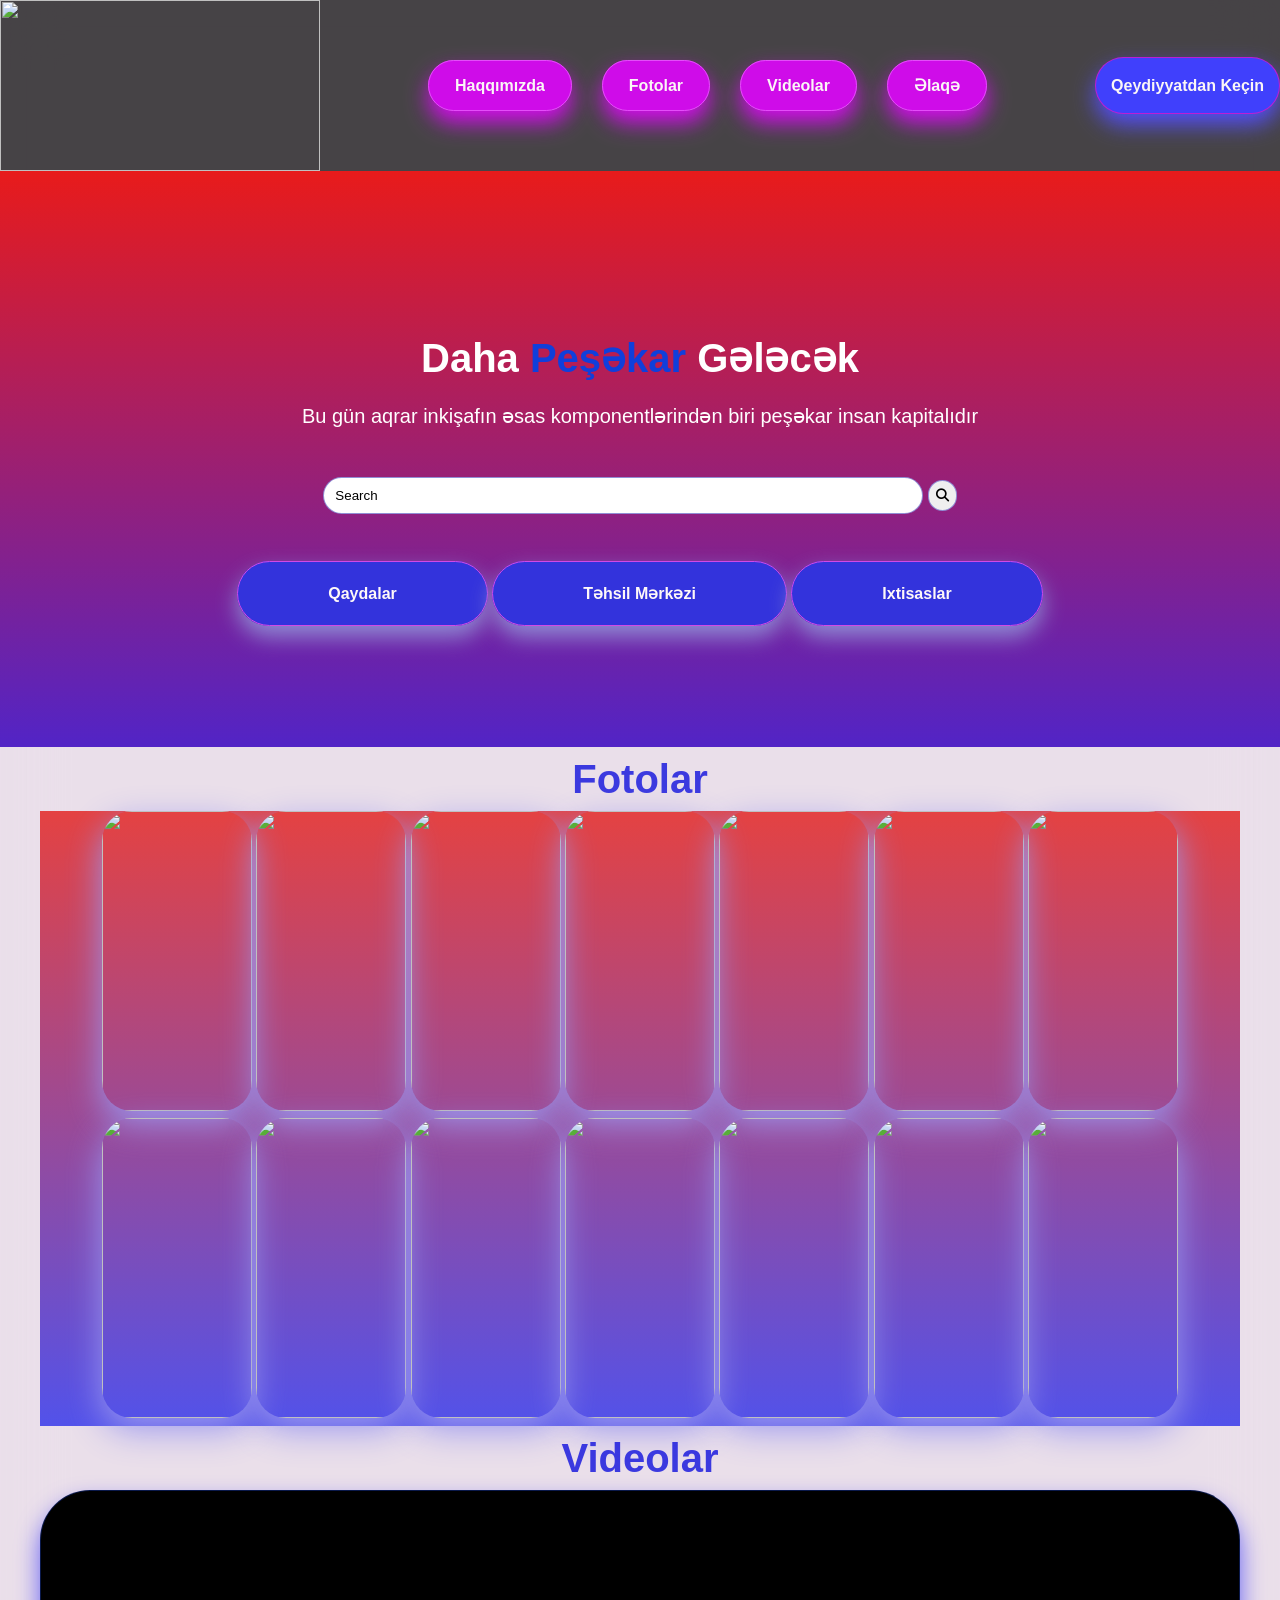
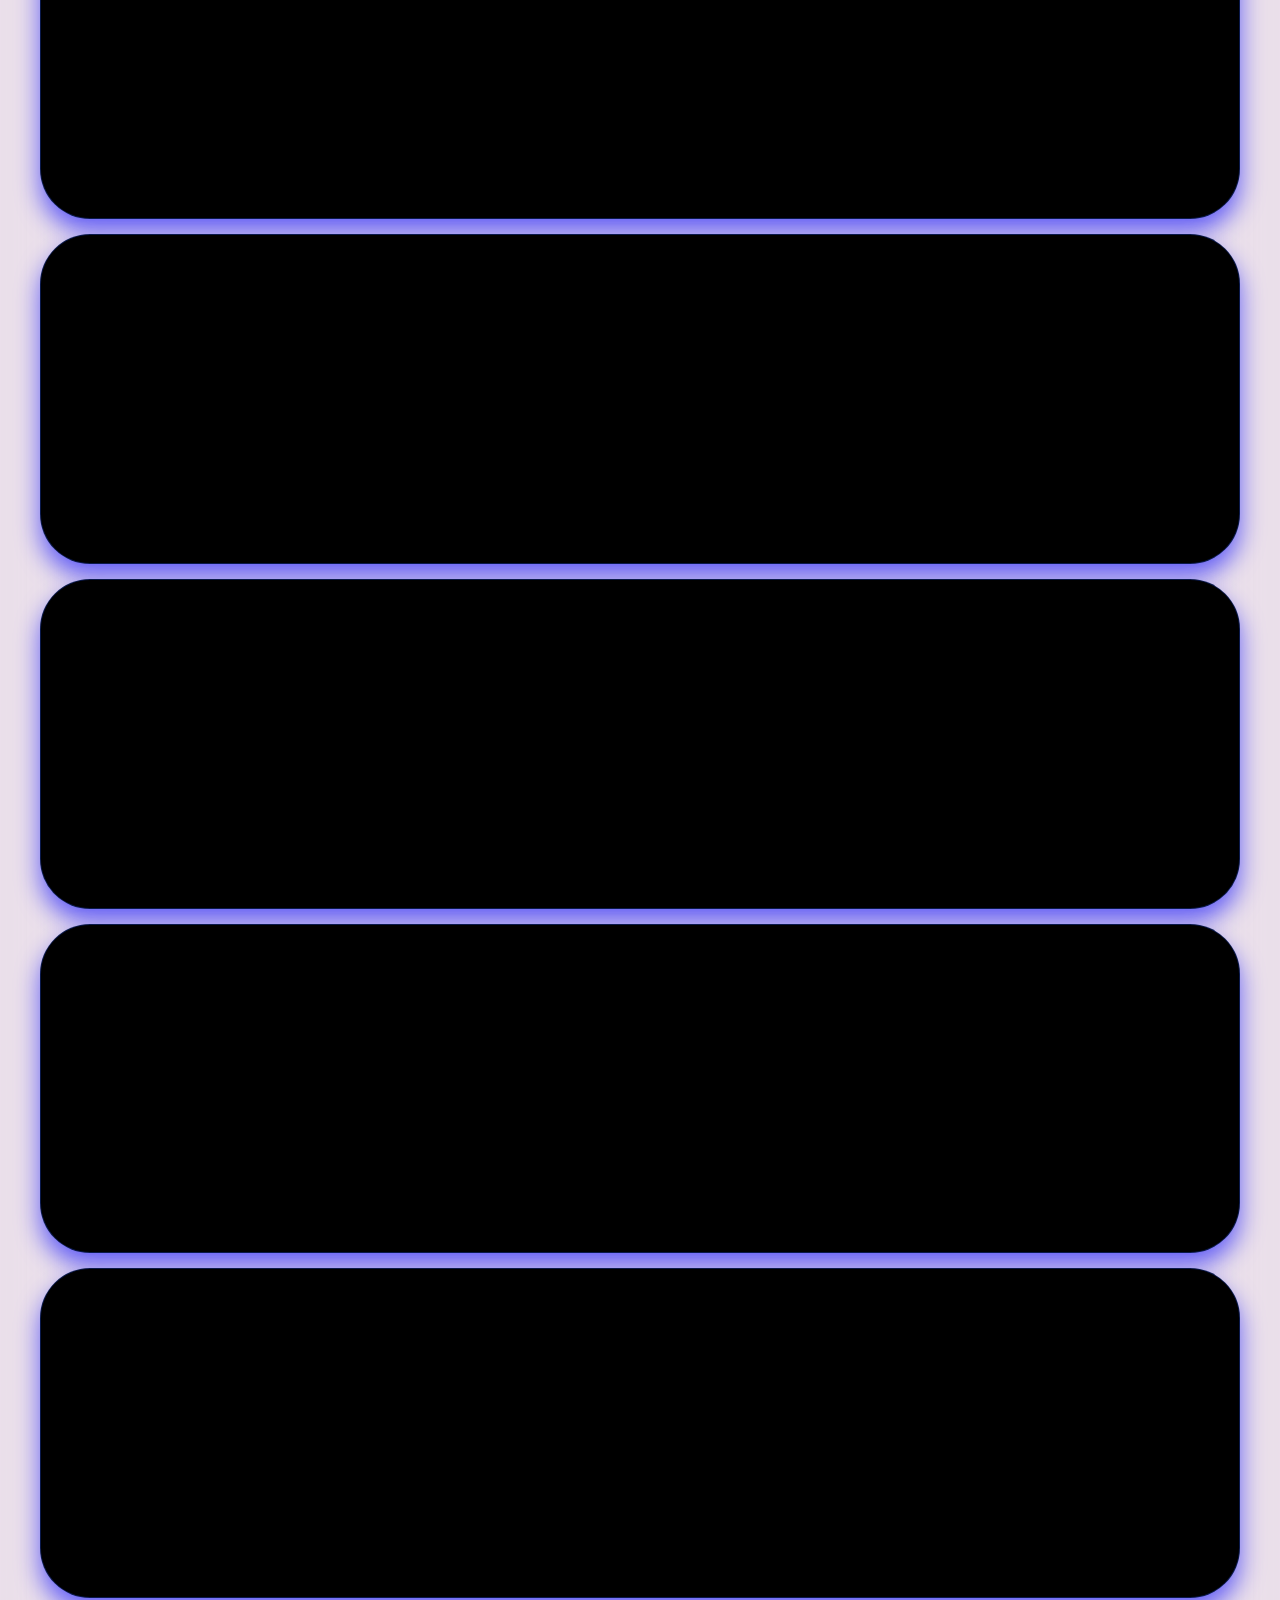
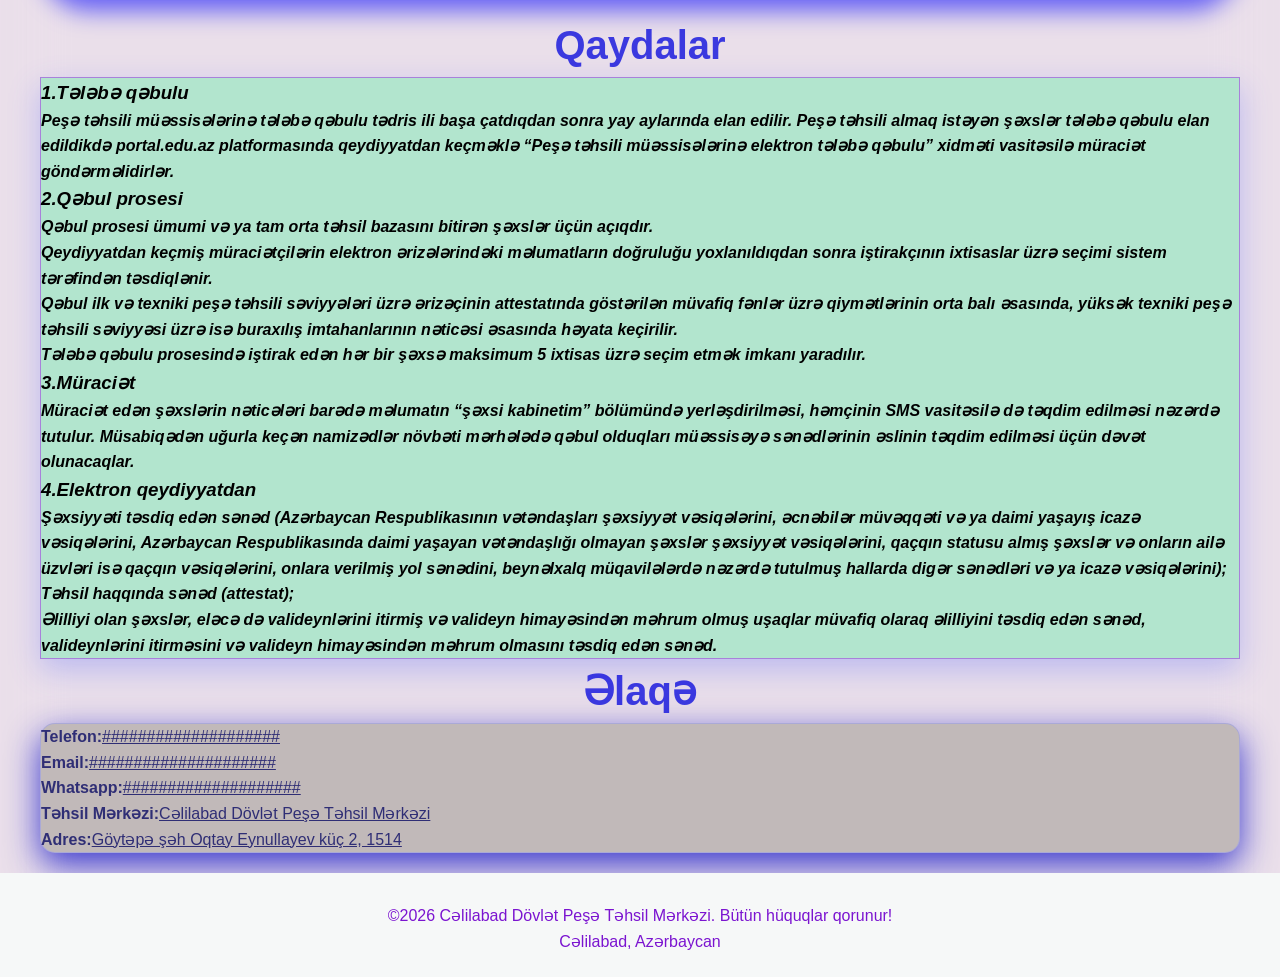
==== index.html @ 569154e3 "Add files via upload" ====
<!DOCTYPE html>
<html lang="en">
<head>
    <meta charset="UTF-8">
    <meta name="viewport" content="width=device-width, initial-scale=1.0">
    <meta name="description" content="Cəlilabad Dövlət Peşə Təhsil Mərkəzi">

    <title>Cəlilabad Dövlət Peşə Təhsil Mərkəzi</title>
    <link rel="stylesheet" href="style.css">
    <link rel="stylesheet" href="https://cdnjs.cloudflare.com/ajax/libs/font-awesome/6.5.0/css/all.min.css">
</head>
<body>
    <header class="header">
        <nav class="navbar">
            <div class="container navbar__inner">
                <img src="https://external-content.duckduckgo.com/iu/?u=https%3A%2F%2Fthfvnext.bing.com%2Fth%2Fid%2FOIP.qb5qjpJeD3wZvt6N-_HKcQHaHZ%3Fcb%3Dthfvnextfalcon%26pid%3DApi&f=1&ipt=966b53990b7387a9bc4f9e1b3b573ee18f2f3e838918e963cd9c0bc9be66879e&ipo=images" alt="">

                <ul class="nav-menu">
                    <li class="nav-menu__item"><a href="#haqqimizda" class="nav-menu__link">Haqqımızda</a></li>
                    <li class="nav-menu__item"><a href="#fotolar" class="nav-menu__link">Fotolar</a></li>
                    <li class="nav-menu__item"><a href="#videolar" class="nav-menu__link">Videolar</a></li>
                    <li class="nav-menu__item"><a href="#elaqə" class="nav-menu__link">Əlaqə</a></li>
                </ul>

                <a href="#qeydiyyat" class="btn btn--primary">Qeydiyyatdan Keçin</a>
            </div>
        </nav>
    </header>

    <section class="hero" id="hero">
        <div class="container hero__content">
            <h2 class="hero__title">Daha<span class="highlight"> Peşəkar</span> Gələcək</h2>
            <p class="hero__subtitle">Bu gün aqrar inkişafın əsas komponentlərindən biri peşəkar insan kapitalıdır</p>
        </div>
        <div class="search-box">
            <input type="text" id="searchInput" class="search-box__input" placeholder="   Search">
            <button class="search-box__btn"><i class="fas fa-search"></i></button>
        </div>

        <div class="hero__buttons">
             <a href="#qaydalar" class="btn btn--secondary btn--large">Qaydalar</a>
             <a href="#qebul sertleri" class="btn btn--secondary btn--large">Təhsil Mərkəzi</a>
             <a href="#ixtisaslar" class="btn btn--secondary btn--large">Ixtisaslar</a>
        </div>
    </section>

    <!--<section id="haqqimizda" class="section">
        <div class="container">
            <h2 class="section__title">Haqqımızda</h2>
            <div class="about-grid">
                 
            </div>
        </div>
    </section> -->

    <section id="fotolar" class="section section--light">
        <div class="container">
            <h2 class="section__title">Fotolar</h2>
            <div class="gallery-grid">
                <img src="" alt="" loading="lazy">
                <img src="" alt="" loading="lazy">
                <img src="" alt="" loading="lazy">
                <img src="" alt="" loading="lazy">
                <img src="" alt="" loading="lazy">
                <img src="" alt="" loading="lazy">
                <img src="" alt="" loading="lazy">
                <img src="" alt="" loading="lazy">
                <img src="" alt="" loading="lazy">
                <img src="" alt="" loading="lazy">
                <img src="" alt="" loading="lazy">
                <img src="" alt="" loading="lazy">
                <img src="" alt="" loading="lazy">
                <img src="" alt="" loading="lazy">
            </div>
        </div>
    </section>

    <section id="videolar" class="section"> 
        <div class="container">
            <h2 class="section__title">Videolar</h2>
              <div class="videos-grid">
                <div class="video-item">
                     <iframe src="https://www.youtube.com/embed/ENbjcJ9KJBg" 
                      title="Prezident Cəlilabad Dövlət Peşə Təhsil Mərkəzinin açılışında iştirak edib"
                      frameborder="0"
                      allowfullscreen></iframe>
                </div>
                
                <div class="video-item">
                    <iframe src="https://www.youtube.com/embed/mLkOQrZQjK4"
                     title="Prezident İlham Əliyev Cəlilabad Dövlət Peşə Təhsil Mərkəzində yaradılmış şəraitlə tanış olub"
                     frameborder="0" 
                     allowfullscreen>
                    </iframe>
                </div>
                
                <div class="video-item">
                    <iframe src="https://www.youtube.com/embed/5DsodB_wrcw"
                     title="Prezident İlham Əliyev Cəlilabad Dövlət Peşə Təhsil Mərkəzinin açılışında iştirak edib"
                     frameborder="0"
                     allowfullscreen>
                    </iframe>
                </div>

                <div class="video-item">
                    <iframe src="https://www.youtube.com/embed/0bxGCGtYU-g"
                     title="Prezident İlham Əliyev Cəlilabad Dövlət Peşə Təhsil Mərkəzinin açılışında iştirak edib"
                     frameborder="0"
                     allowfullscreen>
                    </iframe>
                </div>

                <div class="video-item">
                    <iframe src="https://www.youtube.com/embed/IpDZgyzjwRs"
                     title="Prezident Cəlilabadda peşə məktəbinin açılışında iştirak edib"
                     frameborder="0"
                     allowfullscreen>
                    </iframe>
                </div>

              </div>
        </div>
    </section>

    <section id="qaydalar" class="section">
        <div class="container">
           <div class="section__title">Qaydalar</div>

           <div class="rules-grid">

            <div class="rule-card">
                <h3>1.Tələbə qəbulu </h3>
                <p>Peşə təhsili müəssisələrinə tələbə qəbulu tədris ili başa çatdıqdan sonra yay aylarında elan edilir.  Peşə təhsili almaq istəyən şəxslər tələbə qəbulu elan edildikdə portal.edu.az  platformasında qeydiyyatdan keçməklə “Peşə təhsili müəssisələrinə elektron tələbə qəbulu” xidməti vasitəsilə müraciət göndərməlidirlər.</p>
            </div>

            <div class="rule-card">
                <h3>2.Qəbul prosesi</h3>
                <p>Qəbul prosesi ümumi və ya tam orta təhsil  bazasını bitirən şəxslər üçün açıqdır.</p>
                <p>Qeydiyyatdan keçmiş müraciətçilərin elektron ərizələrindəki məlumatların doğruluğu yoxlanıldıqdan sonra iştirakçının ixtisaslar üzrə seçimi sistem tərəfindən təsdiqlənir.</p>
                <p>Qəbul ilk və texniki peşə təhsili səviyyələri üzrə ərizəçinin attestatında göstərilən müvafiq fənlər üzrə qiymətlərinin orta balı əsasında, yüksək texniki peşə təhsili səviyyəsi üzrə isə buraxılış imtahanlarının nəticəsi əsasında həyata keçirilir.</p>
                <p> Tələbə qəbulu prosesində iştirak edən hər bir şəxsə maksimum 5 ixtisas üzrə seçim etmək imkanı yaradılır.</p>  
           </div>

           <div class="rule-card">
                <h3>3.Müraciət</h3>
                <p>Müraciət edən şəxslərin nəticələri barədə məlumatın “şəxsi kabinetim” bölümündə yerləşdirilməsi, həmçinin SMS vasitəsilə də təqdim edilməsi nəzərdə tutulur. Müsabiqədən uğurla keçən namizədlər növbəti mərhələdə qəbul olduqları müəssisəyə sənədlərinin əslinin təqdim edilməsi üçün dəvət olunacaqlar.</p>
           </div>

           <div class="rule-card">
                 <h3>4.Elektron qeydiyyatdan</h3>
                 <ul>
                    <li>Şəxsiyyəti təsdiq edən sənəd (Azərbaycan Respublikasının vətəndaşları şəxsiyyət vəsiqələrini, əcnəbilər müvəqqəti və ya daimi yaşayış icazə vəsiqələrini, Azərbaycan Respublikasında daimi yaşayan vətəndaşlığı olmayan şəxslər şəxsiyyət vəsiqələrini, qaçqın statusu almış şəxslər və onların ailə üzvləri isə qaçqın vəsiqələrini, onlara verilmiş yol sənədini, beynəlxalq müqavilələrdə nəzərdə tutulmuş hallarda digər sənədləri və ya icazə vəsiqələrini);</li>
                    <li>Təhsil haqqında sənəd (attestat);</li>
                    <li>Əlilliyi olan şəxslər, eləcə də valideynlərini itirmiş və valideyn himayəsindən məhrum olmuş uşaqlar müvafiq olaraq əlilliyini təsdiq edən sənəd, valideynlərini itirməsini və valideyn himayəsindən məhrum olmasını təsdiq edən sənəd.</li>
                 </ul>
           </div>
        </div>
    </section>

    </section>

    <section id="elaqə" class="section">
        <div class="container">
           <h2 class="section__title">Əlaqə</h2>
            <div class="contact-wrapper">
                <div class="contact-info">
                    <p><strong>Telefon:</strong><u>####################</u></p>
                    <p><strong>Email:</strong><u>#####################</u></p>
                    <p><strong>Whatsapp:</strong><u>####################</u></p>
                    <p><strong>Təhsil Mərkəzi:</strong><u>Cəlilabad Dövlət Peşə Təhsil Mərkəzi</u></p>
                    <p><strong>Adres:</strong><u>Göytəpə şəh Oqtay Eynullayev küç 2, 1514</u></p>
                </div>
            </div>
        </div>
    </section>

    <footer class="footer">
        <div class="container">
             <p>&COPY;2026 Cəlilabad Dövlət Peşə Təhsil Mərkəzi. Bütün hüquqlar qorunur!</p>
             <p>Cəlilabad, Azərbaycan</p>
        </div>
    </footer>

        <script src="script.js"></script>
</body>
</html>
---- style.css ----
*{
    margin: 0;
    padding: 0;
    box-sizing: border-box;
}
body{
    background: rgba(234, 223, 234, 0.984);
    backdrop-filter: blur(30px);
    -webkit-backdrop-filter: blur(30px);
    border-radius: 20px;
    line-height: 1.6;
    color:rgba(29, 41, 207, 0.7);
    font-family: sans-serif;
}
.container{
    max-width: 1200px;
    margin: 0 auto;
}
header{
    box-shadow: 0 7px 37px rgba(191, 7, 216, 0.984); 
}
.navbar__inner{
    display: flex;
    align-items: center;
    justify-content: space-between;
    background-color: rgba(0, 0, 0, 0.7);list-style:none;
    max-width: 1300px;
}
.navbar__inner img {
    width: 320px;
    height: 171px;
}
.nav-menu{
    display: flex;
    list-style: none;
    gap: 30px;
}
.nav-menu__link{
    text-decoration: none;
    color:rgb(251, 246, 246);
    font-weight: 700;
    padding: 16px 26px;
    background:rgba(210, 12, 236, 0.984);
    border-radius: 54px;
    box-shadow: 0 12px 22px rgba(210, 12, 236, 0.984);
    border:0.4px solid rgba(228, 80, 248, 0.984);
    transition: all 0.6s ease;
}
.nav-menu__link:hover {
    color:white;
    background: rgba(0, 0, 0, 0.984);
    transform: translateY(-5px);
    box-shadow: 0 13px 34px rgba(62, 56, 230, 0.98);
}
.nav-menu__link:active {
    transform: scale(0.91);
    background: rgba(191, 7, 216, 0.984);
}
.btn{
    padding: 15px 15px;
    border-radius: 54px;
    text-decoration: none;
    font-family: 900;
    transition: all 0.5s;
    max-width: 1300px;
}
.btn--primary{
    background:rgb(64, 64, 252);
    box-shadow:0 11px 22px rgba(83, 78, 249, 0.98);
    border:0.4px solid rgba(191, 29, 212, 0.984);
    color:rgb(251,246,246);
    font-family:sans-serif;
    font-weight:900;
    transition:all 0.6s ease;
}
.btn--primary:hover {
    color:white;
    background:rgb(0, 0, 0);
    transform: translateY(-5px);
    box-shadow: 0 12px 36px rgba(74, 69, 213, 0.98);
}
.btn--primary:active {
     background:rgb(255, 254, 254);
     transform: scale(0.91);
}
.btn--secondary{
    background:rgb(51, 51, 220);
    box-shadow:0 11px 22px rgba(143, 140, 213, 0.98);
    border:0.4px solid rgba(213, 74, 231, 0.984);
    color:rgb(254, 248, 248);
    font-family:sans-serif;
    font-weight:900;
    padding: 23px 90px;
    margin-bottom:20px;
}
.btn--secondary:hover {
    color:white;
    background: rgba(232, 225, 225, 0.984);
    transform: translateY(-5px);
    box-shadow: 0 12px 36px rgba(75, 44, 232, 0.7);
}
.btn--secondary:active {
    background:rgb(48, 92, 236);
    transform:scale(0.91);
}
.hero{
    padding:155px 0 140px;
    text-align: center;
    background: linear-gradient(rgb(232, 27, 27), #5224c6);
}
.hero__title{
    font-size: 40px;
    margin-bottom:10px;
    color:white;
}
.hero__buttons {
    gap: 20px;
}
.highlight{
    color:rgb(16, 63, 219);
}
.hero__subtitle {
    font-size:20px;
    color:white;
    margin-bottom:45px;
}
.search-box__input {
    width: 600px;
    height: 37px;
    margin-bottom: 55px;
    border-radius:22px;
    border: 0.5px solid rgba(143, 140, 213, 0.98);
}
::placeholder {
    color:black;
}
.search-box__btn {
      padding: 7px;
      border-radius: 19px;
      border: 0.5px solid rgba(143, 140, 213, 0.98);
      margin-bottom: 70px;
}
.section__title {
    text-align: center;
    font-size:40px;
    font-weight: 900;
    color:rgba(18, 18, 221, 0.812);
    border-radius: 40px;
    
}
.gallery-grid {
    background: linear-gradient(rgb(228, 66, 66),rgb(82, 82, 234));
    text-align: center;
}
.gallery-grid img {
    width: 150px;
    height: 300px;
    object-fit: cover;
    box-shadow: 0 12px 34px rgba(154, 151, 240, 0.98);
    border-radius: 30px;
}
.videos-grid {
    text-align: center;
}
.video-item {
     border-radius: 50px;
     overflow: hidden;
     box-shadow: 0 13px 23px rgba(98, 93, 246, 0.98);
     border:0.4px solid rgba(30, 75, 221, 0.34);
     background: #000000;
     padding: 10px;
     transition: all 0.4s;
     margin-bottom: 15px;
}
.video-item::hover {
    transition: translateY(-10px);
    box-shadow: 0 13px 24px rgba(249, 251, 248, 0.996);
}
.video-item iframe {
    width: 600px;
    height: 300px;
    border: none;
    padding:27px 27px;
}
.rules-grid {
    border: 0.4px solid rgba(98, 29, 201, 0.483);
    box-shadow: 0 11px 29px rgba(187, 185, 240, 0.98);
}    
.rule-card {
    background:rgb(178, 229, 206);
    font-family: sans-serif;
    color:black;
    font-style: italic;
    font-weight:bold;
}
.rule-card ul {
    list-style: none;
}
.contact-info {
    margin-bottom:20px;
    background: rgb(193, 185, 185);
    border-radius:15px;
    color:rgba(14, 14, 101, 0.812);
    box-shadow: 0 12px 34px rgba(17, 17, 199, 0.812);
    border:0.4px solid rgba(166, 166, 221, 0.812);
}
footer{
    background-color: rgb(246, 248, 248);
    text-align:center;
    color:#7b14d0;
    padding: 30px 30px 23px;
    margin: top 100px;
}
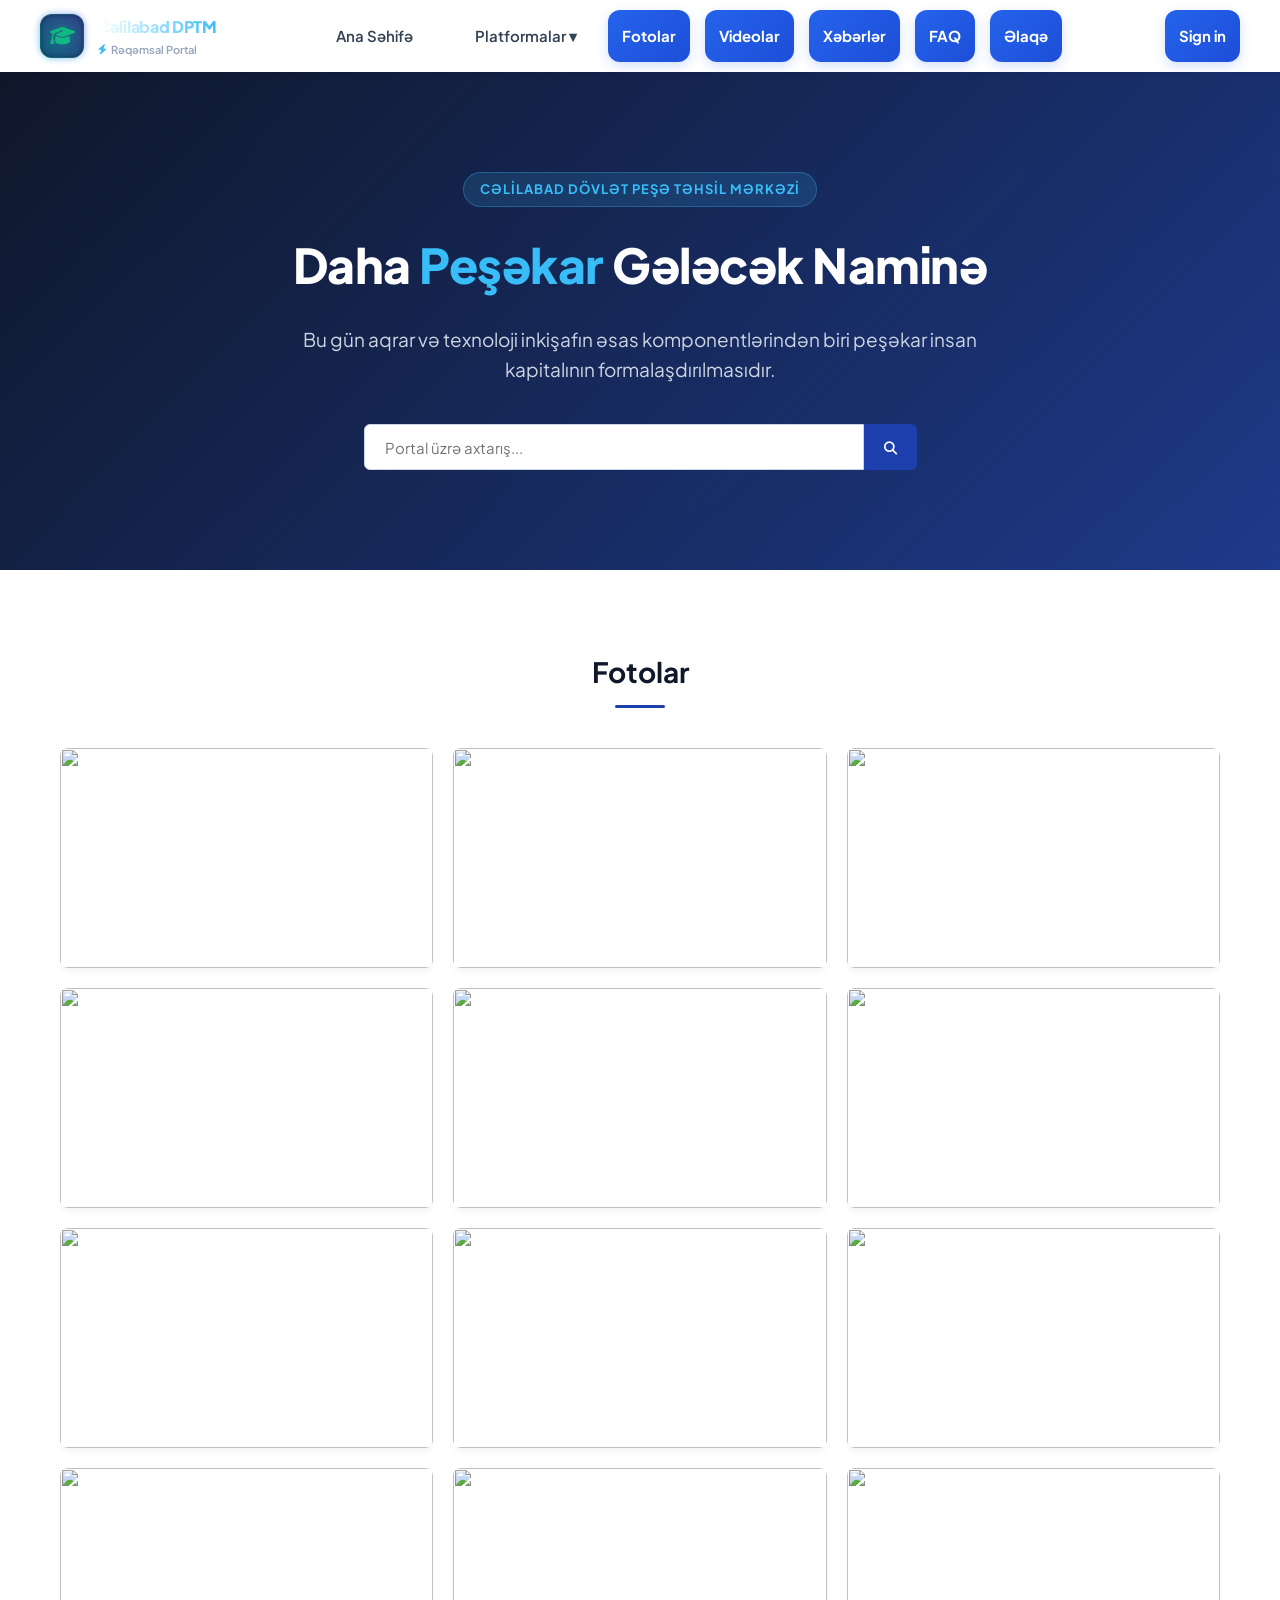
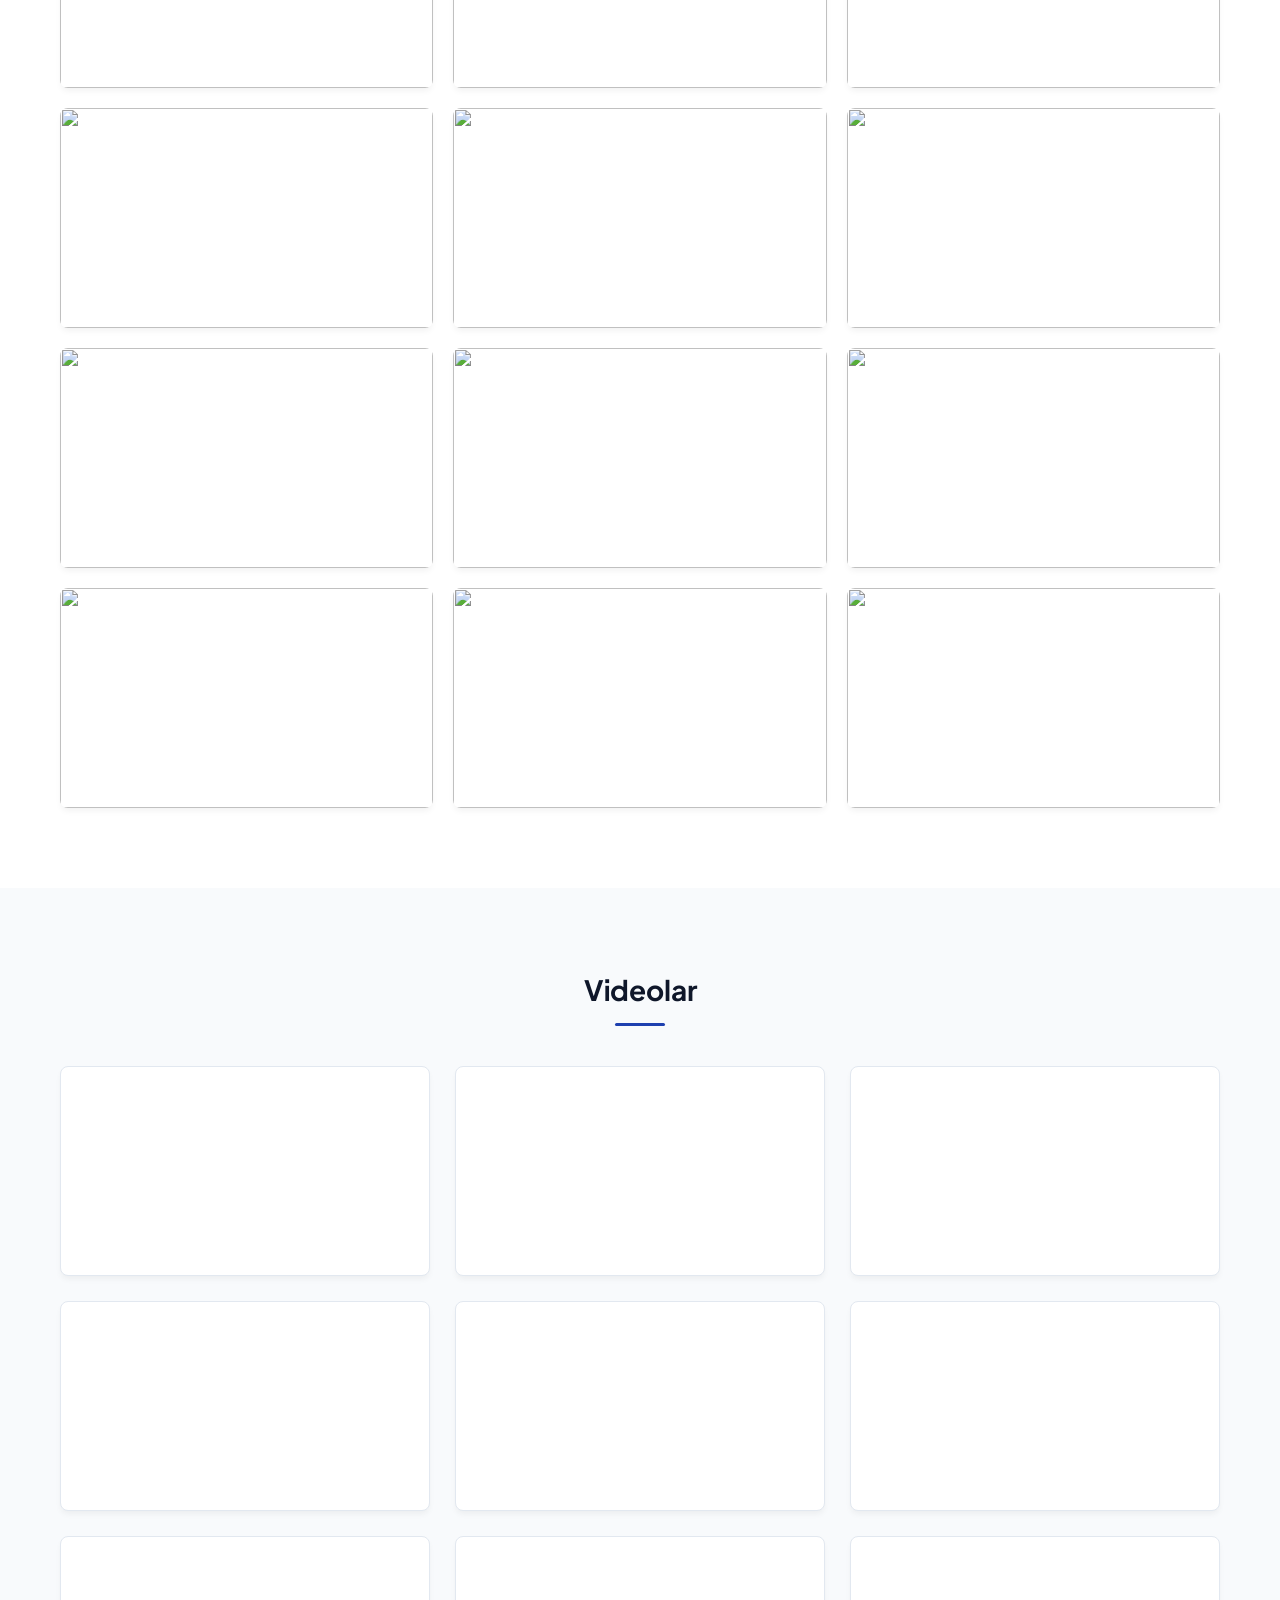
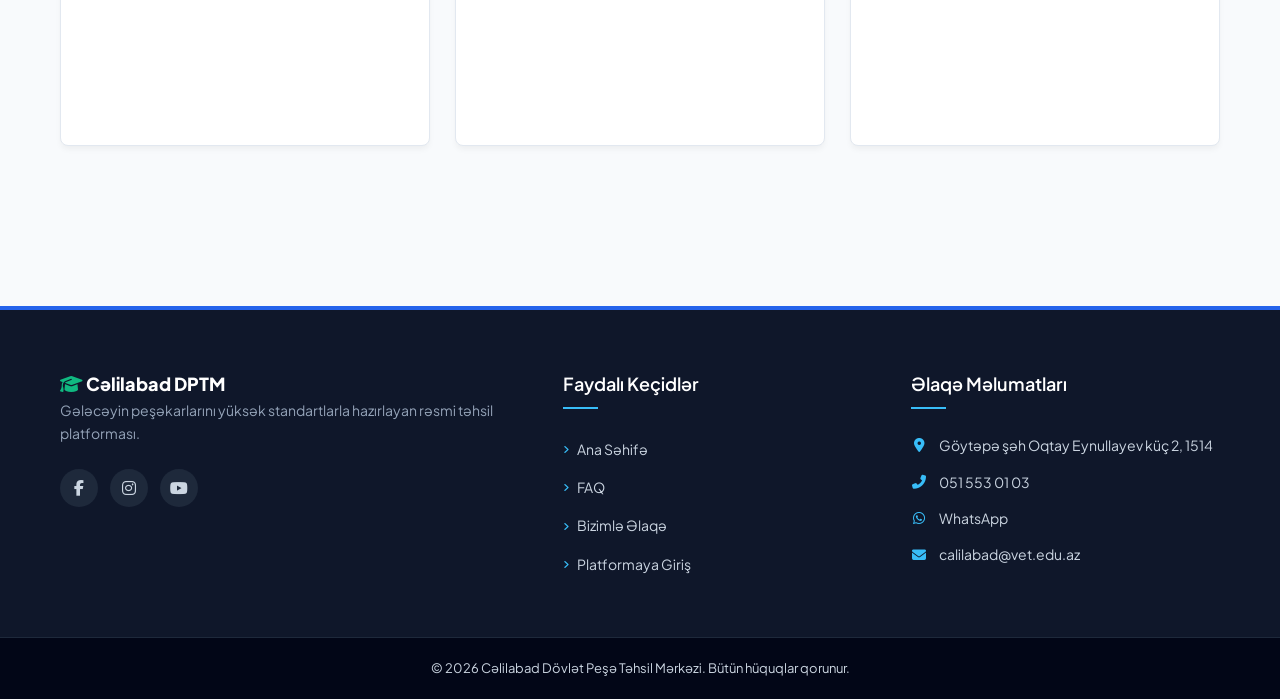
==== commit 172aee86: "Add files via upload" ====
--- a/index.html
+++ b/index.html
@@ -1,76 +1,100 @@
 <!DOCTYPE html>
-<html lang="en">
+<html lang="az">
 <head>
     <meta charset="UTF-8">
     <meta name="viewport" content="width=device-width, initial-scale=1.0">
     <meta name="description" content="Cəlilabad Dövlət Peşə Təhsil Mərkəzi">
-
     <title>Cəlilabad Dövlət Peşə Təhsil Mərkəzi</title>
     <link rel="stylesheet" href="style.css">
     <link rel="stylesheet" href="https://cdnjs.cloudflare.com/ajax/libs/font-awesome/6.5.0/css/all.min.css">
+    <link href="https://fonts.googleapis.com/css2?family=Plus+Jakarta+Sans:wght@500;700;800&display=swap" rel="stylesheet">
 </head>
 <body>
-    <header class="header">
+     <header class="header">
         <nav class="navbar">
             <div class="container navbar__inner">
-                <img src="https://external-content.duckduckgo.com/iu/?u=https%3A%2F%2Fthfvnext.bing.com%2Fth%2Fid%2FOIP.qb5qjpJeD3wZvt6N-_HKcQHaHZ%3Fcb%3Dthfvnextfalcon%26pid%3DApi&f=1&ipt=966b53990b7387a9bc4f9e1b3b573ee18f2f3e838918e963cd9c0bc9be66879e&ipo=images" alt="">
+                
+                <div class="nav-left-brand">
+                    <div class="animated-school-badge">
+                        <i class="fa-solid fa-graduation-cap pulse-icon"></i>
+                        <div class="badge-glow-ring"></div>
+                    </div>
+                    <div class="school-brand-text">
+                        <h2 class="sliding-text">Cəlilabad DPTM</h2>
+                        <span class="sub-digital-text"><i class="fa-solid fa-bolt"></i> Rəqəmsal Portal</span>
+                    </div>
+                </div>
+   
+                <ul class="nav-menu">
+                    <li><a href="index.html" class="nav-menu__link active-link">Ana Səhifə</a></li>
+                    
+                    <li><a href="#" id="dynamicPortalBtn" class="btn btn--secondary" style="display: none; background-color: #38bdf8; color: #0f172a; font-weight: bold;">Mənim Platformam</a></li>
 
-                <ul class="nav-menu">
-                    <li class="nav-menu__item"><a href="#haqqimizda" class="nav-menu__link">Haqqımızda</a></li>
-                    <li class="nav-menu__item"><a href="#fotolar" class="nav-menu__link">Fotolar</a></li>
-                    <li class="nav-menu__item"><a href="#videolar" class="nav-menu__link">Videolar</a></li>
-                    <li class="nav-menu__item"><a href="#elaqə" class="nav-menu__link">Əlaqə</a></li>
+                    <li class="dropdown">
+                       <a href="#" class="dropbtn">Platformalar ▾</a>
+                       <div class="dropdown-content">
+                         <a href="yemekxana_platformasu.html"><i class="fa-solid fa-utensils"></i> Yeməkxana Platforması</a>
+                         <a href="kitabxana.html"><i class="fa-solid fa-book"></i> Kitabxana Platforması</a>
+                       </div>
+                    </li>
+                    
+                    <li><a href="#fotolar" class="btn btn--primary">Fotolar</a></li>
+                    <li><a href="#videolar" class="btn btn--primary">Videolar</a></li>
+                    <li><a href="xeberler.html" class="btn btn--primary">Xəbərlər</a></li>
+                    <li><a href="faq.html" class="btn btn--primary">FAQ</a></li>
+                    <li><a href="contact.html" class="btn btn--primary">Əlaqə</a></li>
                 </ul>
-
-                <a href="#qeydiyyat" class="btn btn--primary">Qeydiyyatdan Keçin</a>
+                <a href="login.html" id="navSignInBtn" class="btn btn--primary">Sign in</a>
             </div>
         </nav>
     </header>
 
     <section class="hero" id="hero">
         <div class="container hero__content">
-            <h2 class="hero__title">Daha<span class="highlight"> Peşəkar</span> Gələcək</h2>
-            <p class="hero__subtitle">Bu gün aqrar inkişafın əsas komponentlərindən biri peşəkar insan kapitalıdır</p>
-        </div>
-        <div class="search-box">
-            <input type="text" id="searchInput" class="search-box__input" placeholder="   Search">
-            <button class="search-box__btn"><i class="fas fa-search"></i></button>
-        </div>
+            <span style="display: inline-block; background: rgba(56, 189, 248, 0.15); color: #38bdf8; padding: 6px 16px; border-radius: 50px; font-size: 13px; font-weight: 700; text-transform: uppercase; letter-spacing: 1px; margin-bottom: 20px; border: 1px solid rgba(56, 189, 248, 0.3);">
+                Cəlilabad Dövlət Peşə Təhsil Mərkəzi
+            </span>
+            
+            <h1 class="hero__title" style="font-size: 48px; max-width: 800px; margin: 0 auto 20px;">
+                Daha <span class="highlight">Peşəkar</span> Gələcək Naminə
+            </h1>
+            
+            <p class="hero__subtitle" style="font-size: 19px; max-width: 700px; margin-bottom: 40px; color: #cbd5e1;">
+                Bu gün aqrar və texnoloji inkişafın əsas komponentlərindən biri peşəkar insan kapitalının formalaşdırılmasıdır.
+            </p>
 
-        <div class="hero__buttons">
-             <a href="#qaydalar" class="btn btn--secondary btn--large">Qaydalar</a>
-             <a href="#qebul sertleri" class="btn btn--secondary btn--large">Təhsil Mərkəzi</a>
-             <a href="#ixtisaslar" class="btn btn--secondary btn--large">Ixtisaslar</a>
+            <div class="search-box" style="margin-bottom: 0;">
+                <input type="text" id="searchInput" class="search-box__input" placeholder="Portal üzrə axtarış...">
+                <button class="search-box__btn"><i class="fas fa-search"></i></button>
+            </div>
         </div>
     </section>
-
-    <!--<section id="haqqimizda" class="section">
-        <div class="container">
-            <h2 class="section__title">Haqqımızda</h2>
-            <div class="about-grid">
-                 
-            </div>
-        </div>
-    </section> -->
 
     <section id="fotolar" class="section section--light">
         <div class="container">
             <h2 class="section__title">Fotolar</h2>
             <div class="gallery-grid">
-                <img src="" alt="" loading="lazy">
-                <img src="" alt="" loading="lazy">
-                <img src="" alt="" loading="lazy">
-                <img src="" alt="" loading="lazy">
-                <img src="" alt="" loading="lazy">
-                <img src="" alt="" loading="lazy">
-                <img src="" alt="" loading="lazy">
-                <img src="" alt="" loading="lazy">
-                <img src="" alt="" loading="lazy">
-                <img src="" alt="" loading="lazy">
-                <img src="" alt="" loading="lazy">
-                <img src="" alt="" loading="lazy">
-                <img src="" alt="" loading="lazy">
-                <img src="" alt="" loading="lazy">
+                <img src="http://celilabad-ih.gov.az/storage/photos/2/20%20iyul/1689846086_02554c63584e75925f2b814c6797559f.jpg" alt="" loading="lazy">
+                <img src="http://celilabad-ih.gov.az/storage/photos/2/20%20iyul/1689846092_686c902b745221eb261f1adac3ccfe22.jpg" alt="" loading="lazy">
+                <img src="https://static.president.az/upload/1340x1020/2023/07/20/1689846086_30eb1f44cf12e90ab52469c6057ef032.jpg" alt="" loading="lazy">
+                <img src="http://celilabad-ih.gov.az/storage/photos/2/20%20iyul/1689846088_0588f7e2594b4dc81a83ff1ac3bcc8f9.jpg" alt="" loading="lazy">
+                <img src="http://celilabad-ih.gov.az/storage/photos/2/20%20iyul/1689846094_3cb05fceef24ff1b7e6a0231e1557ad4.jpg" alt="" loading="lazy">
+                <img src="http://celilabad-ih.gov.az/storage/photos/2/20%20iyul/1689846087_76dfca745f13544db4ef7aeb62384a8d.jpg" alt="" loading="lazy">
+                <img src="http://celilabad-ih.gov.az/storage/photos/2/20%20iyul/1689846097_bafa979cd7a1af627a6fbedbc7290dd1.jpg" alt="" loading="lazy">
+                <img src="https://static.president.az/upload/1340x1020/2023/07/20/1689846089_49e8c4af4db7f012d6dd3aa59cf4f0d9.jpg" alt="" loading="lazy">
+                <img src="https://static.president.az/upload/1340x1020/2023/07/20/1689846098_3228120e940e331a1617eaca61cbb023.jpg" alt="" loading="lazy">
+                <img src="https://static.president.az/upload/1340x1020/2023/07/20/1689846095_faeeb8a3b33a80de135d3929a31cf5a6.jpg" alt="" loading="lazy">
+                <img src="https://static.president.az/upload/1340x1020/2023/07/20/1689846099_d7bd414b61af3e8d82b050cbaa42f83b.jpg" alt="" loading="lazy">
+                <img src="https://static.president.az/upload/1340x1020/2023/07/20/1689846100_1f2ca1b9b9dc32300d241fafc4454d64.jpg" alt="" loading="lazy">
+                <img src="https://static.president.az/upload/1340x1020/2023/07/20/1689846101_3264d11c07e4dd82141b5d843f6babdd.jpg" alt="" loading="lazy">
+                <img src="https://static.president.az/upload/1340x1020/2023/07/20/1689846102_1d379bd2b129cb503dd9c07bd20e9380.jpg" alt="" loading="lazy">
+                <img src="https://static.president.az/upload/1340x1020/2023/07/20/1689846103_9a6b542b5e6431b6e01b94a8926279b5.jpg" alt="" loading="lazy">
+                <img src="https://static.president.az/upload/1340x1020/2023/07/20/1689846103_ea21e5270d3ffeead6dbf93bf493d08c.jpg" alt="" loading="lazy">
+                <img src="https://static.president.az/upload/1340x1020/2023/07/20/1689846104_e2b12497ce88fb284d6cf18d9c064aa3.jpg" alt="" loading="lazy">
+                <img src="https://static.president.az/upload/1340x1020/2023/07/20/1689846104_15a777db5c160586c491c7e32328cf54.jpg" alt="" loading="lazy">
+                <img src="https://static.president.az/upload/1340x1020/2023/07/20/1689846105_d027394a1f1f4625a11f87963b0a7cbc.jpg" alt="" loading="lazy">
+                <img src="https://static.president.az/upload/1340x1020/2023/07/20/1689846106_fe7dd96f5a9cf131e61313ec7e3e9a8e.jpg" alt="" loading="lazy">
+                <img src="https://static.president.az/upload/1340x1020/2023/07/20/1689846106_5bc46a835b3a04c67e669bd9f59c3984.jpg" alt="" loading="lazy">
             </div>
         </div>
     </section>
@@ -79,108 +103,61 @@
         <div class="container">
             <h2 class="section__title">Videolar</h2>
               <div class="videos-grid">
-                <div class="video-item">
-                     <iframe src="https://www.youtube.com/embed/ENbjcJ9KJBg" 
-                      title="Prezident Cəlilabad Dövlət Peşə Təhsil Mərkəzinin açılışında iştirak edib"
-                      frameborder="0"
-                      allowfullscreen></iframe>
-                </div>
-                
-                <div class="video-item">
-                    <iframe src="https://www.youtube.com/embed/mLkOQrZQjK4"
-                     title="Prezident İlham Əliyev Cəlilabad Dövlət Peşə Təhsil Mərkəzində yaradılmış şəraitlə tanış olub"
-                     frameborder="0" 
-                     allowfullscreen>
-                    </iframe>
-                </div>
-                
-                <div class="video-item">
-                    <iframe src="https://www.youtube.com/embed/5DsodB_wrcw"
-                     title="Prezident İlham Əliyev Cəlilabad Dövlət Peşə Təhsil Mərkəzinin açılışında iştirak edib"
-                     frameborder="0"
-                     allowfullscreen>
-                    </iframe>
-                </div>
-
-                <div class="video-item">
-                    <iframe src="https://www.youtube.com/embed/0bxGCGtYU-g"
-                     title="Prezident İlham Əliyev Cəlilabad Dövlət Peşə Təhsil Mərkəzinin açılışında iştirak edib"
-                     frameborder="0"
-                     allowfullscreen>
-                    </iframe>
-                </div>
-
-                <div class="video-item">
-                    <iframe src="https://www.youtube.com/embed/IpDZgyzjwRs"
-                     title="Prezident Cəlilabadda peşə məktəbinin açılışında iştirak edib"
-                     frameborder="0"
-                     allowfullscreen>
-                    </iframe>
-                </div>
-
+                <div class="video-item"><iframe src="https://www.youtube.com/embed/ENbjcJ9KJBg" title="Prezident Cəlilabad Dövlət Peşə Təhsil Mərkəzinin açılışında iştirak edib" frameborder="0" allowfullscreen></iframe></div>
+                <div class="video-item"><iframe src="https://www.youtube.com/embed/mLkOQrZQjK4" title="Prezident İlham Əliyev Cəlilabad Dövlət Peşə Təhsil Mərkəzində yaradılmış şəraitlə tanış olub" frameborder="0" allowfullscreen></iframe></div>
+                <div class="video-item"><iframe src="https://www.youtube.com/embed/5DsodB_wrcw" title="Prezident İlham Əliyev Cəlilabad Dövlət Peşə Təhsil Mərkəzinin açılışında iştirak edib" frameborder="0" allowfullscreen></iframe></div>
+                <div class="video-item"><iframe src="https://www.youtube.com/embed/0bxGCGtYU-g" title="Prezident İlham Əliyev Cəlilabad Dövlət Peşə Təhsil Mərkəzinin açılışında iştirak edib" frameborder="0" allowfullscreen></iframe></div>
+                <div class="video-item"><iframe src="https://www.youtube.com/embed/D8njrz0unqU" title="Cəlilabadda Yaradıcı zərif əllər adlı festival keçirilib" frameborder="0" allowfullscreen></iframe></div>
+                <div class="video-item"><iframe src="https://www.youtube.com/embed/m6EXNjfdJwM" title="Cəlilabad Dövlət Peşə Təhsil Mərkəzində Karyera və Peşə İmkanları Günü keçirilib" frameborder="0" allowfullscreen></iframe></div>
+                <div class="video-item"><iframe src="https://www.youtube.com/embed/rPprsf6uTLg" title="Prezident İlham Əliyev Cəlilabad Dövlət Peşə Təhsil Mərkəzinin açılışında iştirak edib" frameborder="0" allowfullscreen></iframe></div>
+                <div class="video-item"><iframe src="https://www.youtube.com/embed/M7xqJB3OCZQ" title="Lənkəran və Cəlilabad Peşə Təhsil Mərkəzlərindən xüsusi reportaj | ASAN TV" frameborder="0" allowfullscreen></iframe></div>
+                <div class="video-item"><iframe src="https://www.youtube.com/embed/HsSve2LUlVg" title="Lənkəran və Cəlilabad Dövlət Peşə Təhsil Mərkəzlərinə infotur təşkil olunub" frameborder="0" allowfullscreen></iframe></div>
               </div>
         </div>
     </section>
 
-    <section id="qaydalar" class="section">
-        <div class="container">
-           <div class="section__title">Qaydalar</div>
-
-           <div class="rules-grid">
-
-            <div class="rule-card">
-                <h3>1.Tələbə qəbulu </h3>
-                <p>Peşə təhsili müəssisələrinə tələbə qəbulu tədris ili başa çatdıqdan sonra yay aylarında elan edilir.  Peşə təhsili almaq istəyən şəxslər tələbə qəbulu elan edildikdə portal.edu.az  platformasında qeydiyyatdan keçməklə “Peşə təhsili müəssisələrinə elektron tələbə qəbulu” xidməti vasitəsilə müraciət göndərməlidirlər.</p>
+   <footer class="main-footer">
+    <div class="container footer-grid">
+        <div class="footer-col">
+            <div class="footer-logo-box">
+                <span style="font-weight: 800; color: #fff; font-size: 18px;"><i class="fa-solid fa-graduation-cap" style="color:#10b981;"></i> Cəlilabad DPTM</span>
             </div>
-
-            <div class="rule-card">
-                <h3>2.Qəbul prosesi</h3>
-                <p>Qəbul prosesi ümumi və ya tam orta təhsil  bazasını bitirən şəxslər üçün açıqdır.</p>
-                <p>Qeydiyyatdan keçmiş müraciətçilərin elektron ərizələrindəki məlumatların doğruluğu yoxlanıldıqdan sonra iştirakçının ixtisaslar üzrə seçimi sistem tərəfindən təsdiqlənir.</p>
-                <p>Qəbul ilk və texniki peşə təhsili səviyyələri üzrə ərizəçinin attestatında göstərilən müvafiq fənlər üzrə qiymətlərinin orta balı əsasında, yüksək texniki peşə təhsili səviyyəsi üzrə isə buraxılış imtahanlarının nəticəsi əsasında həyata keçirilir.</p>
-                <p> Tələbə qəbulu prosesində iştirak edən hər bir şəxsə maksimum 5 ixtisas üzrə seçim etmək imkanı yaradılır.</p>  
-           </div>
-
-           <div class="rule-card">
-                <h3>3.Müraciət</h3>
-                <p>Müraciət edən şəxslərin nəticələri barədə məlumatın “şəxsi kabinetim” bölümündə yerləşdirilməsi, həmçinin SMS vasitəsilə də təqdim edilməsi nəzərdə tutulur. Müsabiqədən uğurla keçən namizədlər növbəti mərhələdə qəbul olduqları müəssisəyə sənədlərinin əslinin təqdim edilməsi üçün dəvət olunacaqlar.</p>
-           </div>
-
-           <div class="rule-card">
-                 <h3>4.Elektron qeydiyyatdan</h3>
-                 <ul>
-                    <li>Şəxsiyyəti təsdiq edən sənəd (Azərbaycan Respublikasının vətəndaşları şəxsiyyət vəsiqələrini, əcnəbilər müvəqqəti və ya daimi yaşayış icazə vəsiqələrini, Azərbaycan Respublikasında daimi yaşayan vətəndaşlığı olmayan şəxslər şəxsiyyət vəsiqələrini, qaçqın statusu almış şəxslər və onların ailə üzvləri isə qaçqın vəsiqələrini, onlara verilmiş yol sənədini, beynəlxalq müqavilələrdə nəzərdə tutulmuş hallarda digər sənədləri və ya icazə vəsiqələrini);</li>
-                    <li>Təhsil haqqında sənəd (attestat);</li>
-                    <li>Əlilliyi olan şəxslər, eləcə də valideynlərini itirmiş və valideyn himayəsindən məhrum olmuş uşaqlar müvafiq olaraq əlilliyini təsdiq edən sənəd, valideynlərini itirməsini və valideyn himayəsindən məhrum olmasını təsdiq edən sənəd.</li>
-                 </ul>
-           </div>
-        </div>
-    </section>
-
-    </section>
-
-    <section id="elaqə" class="section">
-        <div class="container">
-           <h2 class="section__title">Əlaqə</h2>
-            <div class="contact-wrapper">
-                <div class="contact-info">
-                    <p><strong>Telefon:</strong><u>####################</u></p>
-                    <p><strong>Email:</strong><u>#####################</u></p>
-                    <p><strong>Whatsapp:</strong><u>####################</u></p>
-                    <p><strong>Təhsil Mərkəzi:</strong><u>Cəlilabad Dövlət Peşə Təhsil Mərkəzi</u></p>
-                    <p><strong>Adres:</strong><u>Göytəpə şəh Oqtay Eynullayev küç 2, 1514</u></p>
-                </div>
+            <p class="footer-text">Gələcəyin peşəkarlarını yüksək standartlarla hazırlayan rəsmi təhsil platforması.</p>
+            <div class="footer-social-links">
+                <a href="https://www.facebook.com/CDPTM" target="_blank" title="Facebook səhifəmiz"><i class="fab fa-facebook-f"></i></a>
+                <a href="https://www.instagram.com/" target="_blank" title="Instagram profilimiz"><i class="fab fa-instagram"></i></a>
+                <a href="https://www.youtube.com/" target="_blank" title="YouTube kanalımız"><i class="fab fa-youtube"></i></a>
             </div>
         </div>
-    </section>
 
-    <footer class="footer">
-        <div class="container">
-             <p>&COPY;2026 Cəlilabad Dövlət Peşə Təhsil Mərkəzi. Bütün hüquqlar qorunur!</p>
-             <p>Cəlilabad, Azərbaycan</p>
+        <div class="footer-col">
+            <h4 class="footer-heading">Faydalı Keçidlər</h4>
+            <ul class="footer-menu">
+                <li><a href="index.html"><i class="fas fa-angle-right"></i> Ana Səhifə</a></li>
+                <li><a href="faq.html"><i class="fas fa-angle-right"></i> FAQ</a></li>
+                <li><a href="contact.html"><i class="fas fa-angle-right"></i> Bizimlə Əlaqə</a></li>
+                <li><a href="login.html"><i class="fas fa-angle-right"></i> Platformaya Giriş</a></li>
+            </ul>
         </div>
-    </footer>
 
-        <script src="script.js"></script>
+        <div class="footer-col">
+            <h4 class="footer-heading">Əlaqə Məlumatları</h4>
+            <ul class="footer-contact-list">
+                <li><i class="fas fa-map-marker-alt"></i> Göytəpə şəh Oqtay Eynullayev küç 2, 1514</li>
+                <li><i class="fas fa-phone-alt"></i> <a href="tel:0515530103">051 553 01 03</a></li>
+                <li><i class="fab fa-whatsapp"></i> <a href="https://wa.me/994504125795" target="_blank">WhatsApp</a></li>
+                <li><i class="fas fa-envelope"></i> <a href="mailto:calilabad@vet.edu.az">calilabad@vet.edu.az</a></li>
+            </ul>
+        </div>
+    </div>
+
+     <div class="footer-copyright">
+         <div class="container">
+            <p>&copy; 2026 Cəlilabad Dövlət Peşə Təhsil Mərkəzi. Bütün hüquqlar qorunur.</p>
+        </div>
+    </div>
+</footer>
+
+    <script src="script.js"></script>
 </body>
 </html>
--- a/style.css
+++ b/style.css
@@ -1,216 +1,1472 @@
-*{
+* {
     margin: 0;
     padding: 0;
     box-sizing: border-box;
 }
-body{
-    background: rgba(234, 223, 234, 0.984);
-    backdrop-filter: blur(30px);
-    -webkit-backdrop-filter: blur(30px);
-    border-radius: 20px;
+
+:root {
+    --bg-main: #f8fafc;
+    --primary: #0f172a;
+    --accent-orange: #f97316;
+    --accent-green: #10b981;
+    --accent-red: #ef4444;
+    --text-dark: #1e293b;
+    --text-muted: #64748b;
+    --card-bg: #ffffff;
+    --radius-lg: 24px;
+    --radius-md: 16px;
+    --shadow-sm: 0 4px 6px -1px rgba(0,0,0,0.05);
+    --shadow-md: 0 20px 25px -5px rgba(0,0,0,0.05), 0 8px 10px -6px rgba(0,0,0,0.05);
+}
+
+body {
+    background-color: var(--bg-main);
     line-height: 1.6;
-    color:rgba(29, 41, 207, 0.7);
-    font-family: sans-serif;
-}
-.container{
+    color: #1e293b; 
+    font-family: 'Segoe UI', system-ui, -apple-system, sans-serif;
+}
+
+.container {
     max-width: 1200px;
     margin: 0 auto;
-}
-header{
-    box-shadow: 0 7px 37px rgba(191, 7, 216, 0.984); 
-}
-.navbar__inner{
+    padding: 0 20px; 
+}
+
+/*NAVİQASİYA (HEADER & NAVBAR */
+header {
+    background-color: #ffffff;
+    box-shadow: 0 4px 6px -1px rgba(0, 0, 0, 0.05), 0 2px 4px -1px rgba(0, 0, 0, 0.03); 
+    position: sticky;
+    top: 0;
+    z-index: 1000;
+}  
+
+.navbar__inner {
     display: flex;
     align-items: center;
     justify-content: space-between;
-    background-color: rgba(0, 0, 0, 0.7);list-style:none;
-    max-width: 1300px;
-}
+    padding: 10px 0;
+}
+
 .navbar__inner img {
-    width: 320px;
-    height: 171px;
-}
-.nav-menu{
-    display: flex;
+    height: 60px; 
+    width: auto;
+    object-fit: contain;
+}
+
+.nav-menu {
+    display: flex;
+    align-items: center;
     list-style: none;
+    gap: 15px;
+}
+
+.nav-menu__link, .dropbtn {
+    text-decoration: none;
+    color: #334155;
+    font-weight: 600;
+    font-size: 15px;
+    padding: 8px 16px;
+    border-radius: 6px;
+    transition: all 0.3s ease;
+    border: none;
+    background: transparent;
+}
+
+.nav-menu__link:hover, .dropbtn:hover {
+    color: #1e40af;
+    background-color: #f1f5f9;
+}
+
+.dropdown {
+    position: relative;
+}
+
+.dropdown-content {
+    display: none;
+    position: absolute;
+    top: 100%;
+    left: 0;
+    border-radius: 8px;
+    background-color: #ffffff;
+    box-shadow: 0 10px 15px -3px rgba(0, 0, 0, 0.1);
+    min-width: 220px;
+    padding: 8px 0;
+    border: 1px solid #e2e8f0;
+}
+
+.dropdown-content a {
+    display: block;
+    padding: 10px 20px;
+    text-decoration: none;
+    color: #475569;
+    font-size: 14px;
+    transition: background 0.2s;
+}
+
+.dropdown-content a:hover {
+    background: #f1f5f9;
+    color: #1e40af;
+}
+
+.dropdown:hover .dropdown-content {
+    display: block;
+}
+
+/* ==========================================================================
+   3. DÜYMƏLƏR (BUTTONS)
+   ========================================================================== */
+.btn {
+    display: inline-block;
+    padding: 10px 24px;
+    border-radius: 6px;
+    text-decoration: none;
+    font-weight: 600;
+    font-size: 15px;
+    transition: all 0.2s ease;
+    cursor: pointer;
+}
+
+.btn--primary {
+    background-color: #1e40af; 
+    color: #ffffff;
+    border: 1px solid #1e40af;
+}
+
+.btn--primary:hover {
+    background-color: #1d4ed8;
+    transform: translateY(-1px);
+}
+
+.btn--secondary {
+    background-color: #ffffff;
+    color: #1e40af;
+    border: 1px solid #cbd5e1;
+}
+
+.btn--secondary:hover {
+    background-color: #f8fafc;
+    border-color: #1e40af;
+    transform: translateY(-1px);
+}
+
+.btn--block {
+    width: 100%;
+    text-align: center;
+    padding: 12px;
+    font-size: 16px;
+    margin-top: 10px;
+}
+
+/* ==========================================================================
+   4. HERO BÖLMƏSİ VƏ STRUKTUR BANNERLƏRİ
+   ========================================================================== */
+.hero {
+    padding: 100px 0;
+    text-align: center;
+    background: linear-gradient(135deg, #0f172a 0%, #1e3a8a 100%); 
+    color: white;
+}
+
+.hero__title {
+    font-size: 42px;
+    font-weight: 800;
+    margin-bottom: 15px;
+    letter-spacing: -0.5px;
+}
+
+.highlight {
+    color: #38bdf8; 
+}
+
+.hero__subtitle {
+    font-size: 18px;
+    color: #94a3b8;
+    max-width: 600px;
+    margin: 0 auto 40px;
+}
+
+.hero__buttons {
+    display: flex;
+    justify-content: center;
+    gap: 15px;
+    flex-wrap: wrap;
+}
+
+.search-box {
+    display: flex;
+    justify-content: center;
+    margin-bottom: 30px;
+}
+
+.search-box__input {
+    width: 100%;
+    max-width: 500px;
+    height: 46px;
+    padding: 0 20px;
+    border-radius: 6px 0 0 6px;
+    border: 1px solid #cbd5e1;
+    font-size: 15px;
+    outline: none;
+}
+
+.search-box__btn {
+    padding: 0 20px;
+    background-color: #1e40af;
+    color: white;
+    border: none;
+    border-radius: 0 6px 6px 0;
+    cursor: pointer;
+    transition: background 0.2s;
+}
+
+.search-box__btn:hover {
+    background-color: #1d4ed8;
+}
+
+/* ==========================================================================
+   5. UMUMİ BÖLMƏ GENERATORTLARI VƏ MEDİA GRİDLƏRİ
+   ========================================================================== */
+.section {
+    padding: 80px 0;
+}
+
+.section--light {
+    background-color: #ffffff;
+}
+
+.section__title {
+    font-size: 28px;
+    font-weight: 700;
+    color: #0f172a;
+    margin-bottom: 40px;
+    text-align: center;
+    position: relative;
+}
+
+.section__title::after {
+    content: '';
+    display: block;
+    width: 50px;
+    height: 3px;
+    background-color: #1e40af;
+    margin: 10px auto 0;
+    border-radius: 2px;
+}
+
+.section-header {
+    text-align: center;
+    margin-bottom: 50px;
+}
+
+.section-header h2 {
+    font-size: 32px;
+    color: var(--primary);
+    font-weight: 800;
+    margin-bottom: 12px;
+    display: flex;
+    align-items: center;
+    justify-content: center;
+    gap: 12px;
+}
+
+.section-header h2 i {
+    color: var(--accent-orange);
+}
+
+.section-header p {
+    color: var(--text-muted);
+    font-size: 16px;
+    font-weight: 500;
+}
+
+.gallery-grid {
+    display: grid;
+    grid-template-columns: repeat(auto-fill, minmax(280px, 1fr));
+    gap: 20px;
+    padding: 0;
+    background: transparent;
+}
+
+.gallery-grid img {
+    width: 100%;
+    height: 220px;
+    object-fit: cover;
+    border-radius: 8px;
+    box-shadow: 0 4px 6px -1px rgba(0, 0, 0, 0.05);
+    transition: transform 0.3s ease, box-shadow 0.3s ease;
+}
+
+.gallery-grid img:hover {
+    transform: translateY(-5px);
+    box-shadow: 0 10px 15px -3px rgba(0, 0, 0, 0.1);
+}
+
+.videos-grid {
+    display: grid;
+    grid-template-columns: repeat(auto-fit, minmax(320px, 1fr));
+    gap: 25px;
+    background: transparent;
+    padding: 0;
+}
+
+.video-item {
+    background: #ffffff;
+    border-radius: 8px;
+    overflow: hidden;
+    box-shadow: 0 4px 6px -1px rgba(0, 0, 0, 0.05);
+    border: 1px solid #e2e8f0;
+    position: relative;
+    padding-top: 56.25%;
+}
+
+.video-item iframe {
+    position: absolute;
+    top: 0;
+    left: 0;
+    width: 100%;
+    height: 100%;
+    border: none;
+}
+
+/* ==========================================================================
+   7. RƏQƏMSAL KİTABXANA MODULU
+   ========================================================================== */
+.library-container {
+    margin-top: 40px;
+    margin-bottom: 60px;
+}
+
+.library-search-filter {
+    background-color: #ffffff;
+    padding: 20px;
+    border-radius: 12px;
+    box-shadow: 0 4px 6px -1px rgba(0, 0, 0, 0.05);
+    margin-bottom: 40px;
+    border: 1px solid #e2e8f0;
+    display: flex;
+    flex-wrap: wrap;
+    justify-content: space-between;
+    align-items: center;
+    gap: 20px;
+}
+
+.lib-search-box {
+    position: relative;
+    flex: 1;
+    max-width: 450px;
+}
+
+.lib-search-box i {
+    position: absolute;
+    left: 15px;
+    top: 50%;
+    transform: translateY(-50%);
+    color: #94a3b8;
+}
+
+.lib-search-box input {
+    width: 100%;
+    height: 45px;
+    padding-left: 45px;
+    padding-right: 20px;
+    border: 1px solid #cbd5e1;
+    border-radius: 8px;
+    font-size: 14px;
+    outline: none;
+    transition: border-color 0.2s;
+}
+
+.lib-search-box input:focus {
+    border-color: #2563eb;
+}
+
+.lib-filter-tags {
+    display: flex;
+    gap: 10px;
+    flex-wrap: wrap;
+}
+
+.lib-tag {
+    background-color: #f1f5f9;
+    border: none;
+    padding: 8px 16px;
+    border-radius: 20px;
+    font-size: 13px;
+    font-weight: 600;
+    color: #475569;
+    cursor: pointer;
+    transition: all 0.2s;
+}
+
+.lib-tag.active, .lib-tag:hover {
+    background-color: #2563eb;
+    color: #ffffff;
+}
+
+.featured-book-section {
+    margin-bottom: 50px;
+}
+
+.featured-book-card {
+    background: linear-gradient(135deg, #0f172a 0%, #1e3a8a 100%);
+    color: #ffffff;
+    border-radius: 16px;
+    padding: 35px;
+    position: relative;
+    overflow: hidden;
+    box-shadow: 0 10px 25px rgba(15, 23, 42, 0.25);
+}
+
+.featured-badge {
+    position: absolute;
+    top: 20px;
+    right: 20px;
+    background-color: #ef4444;
+    color: white;
+    padding: 6px 14px;
+    font-size: 11px;
+    font-weight: 700;
+    border-radius: 6px;
+    text-transform: uppercase;
+    box-shadow: 0 4px 10px rgba(239, 68, 68, 0.4);
+}
+
+.featured-flex {
+    display: flex;
+    gap: 35px;
+    align-items: center;
+    flex-wrap: wrap;
+}
+
+.feat-img img {
+    width: 150px;
+    height: 220px;
+    object-fit: cover;
+    border-radius: 8px;
+    box-shadow: 5px 5px 15px rgba(0,0,0,0.5);
+}
+
+.feat-details {
+    flex: 1;
+    min-width: 280px;
+}
+
+.feat-category {
+    font-size: 12px;
+    color: #38bdf8;
+    text-transform: uppercase;
+    font-weight: bold;
+    letter-spacing: 1px;
+}
+
+.feat-details h3 {
+    font-size: 24px;
+    margin: 5px 0 10px 0;
+}
+
+.feat-author {
+    color: #94a3b8;
+    font-weight: 500;
+    margin-bottom: 15px;
+}
+
+.feat-desc {
+    color: #cbd5e1;
+    font-size: 14px;
+    line-height: 1.6;
+    margin-bottom: 25px;
+    max-width: 650px;
+}
+
+.feat-buttons {
+    display: flex;
+    gap: 15px;
+}
+
+.lib-btn {
+    padding: 10px 20px;
+    border-radius: 8px;
+    font-weight: 600;
+    font-size: 14px;
+    text-decoration: none;
+    display: inline-flex;
+    align-items: center;
+    gap: 8px;
+    transition: all 0.2s;
+}
+
+.lib-btn.pdf-view {
+    background-color: rgba(255, 255, 255, 0.1);
+    color: white;
+    border: 1px solid rgba(255, 255, 255, 0.2);
+}
+
+.lib-btn.pdf-view:hover {
+    background-color: rgba(255, 255, 255, 0.2);
+}
+
+.lib-btn.pdf-download {
+    background-color: #38bdf8;
+    color: #0f172a;
+}
+
+.lib-btn.pdf-download:hover {
+    background-color: #7dd3fc;
+    transform: translateY(-2px);
+}
+
+.shelf-block {
+    margin-top: 40px;
+}
+
+.shelf-title {
+    font-size: 20px;
+    color: #0f172a;
+    border-left: 4px solid #38bdf8;
+    padding-left: 12px;
+    margin-bottom: 25px;
+    font-weight: 600;
+}
+
+.book-grid {
+    display: grid;
+    grid-template-columns: repeat(auto-fill, minmax(220px, 1fr));
+    gap: 25px;
+}
+
+.book-card {
+    background-color: #ffffff;
+    border: 1px solid #e2e8f0;
+    border-radius: 12px;
+    overflow: hidden;
+    transition: all 0.3s cubic-bezier(0.4, 0, 0.2, 1);
+    box-shadow: 0 2px 4px rgba(0,0,0,0.02);
+}
+
+.book-card:hover {
+    transform: translateY(-6px);
+    box-shadow: 0 15px 25px rgba(0, 0, 0, 0.08);
+    border-color: #cbd5e1;
+}
+
+.book-cover {
+    height: 240px;
+    background-color: #f8fafc;
+    position: relative;
+    display: flex;
+    align-items: center;
+    justify-content: center;
+    padding: 15px;
+    overflow: hidden;
+}
+
+.book-cover img {
+    height: 100%;
+    width: auto;
+    object-fit: cover;
+    box-shadow: 3px 5px 12px rgba(0,0,0,0.15);
+    transition: transform 0.4s ease;
+}
+
+.book-card:hover .book-cover img {
+    transform: scale(1.05) rotate(1deg);
+}
+
+.book-badge.pdf {
+    position: absolute;
+    top: 12px;
+    left: 12px;
+    background-color: #ef4444;
+    color: white;
+    font-size: 10px;
+    font-weight: 800;
+    padding: 3px 8px;
+    border-radius: 4px;
+    z-index: 2;
+}
+
+.book-info {
+    padding: 15px;
+    border-top: 1px solid #f1f5f9;
+}
+
+.book-title {
+    font-size: 15px;
+    font-weight: 600;
+    color: #0f172a;
+    margin-bottom: 4px;
+    white-space: nowrap;
+    overflow: hidden;
+    text-overflow: ellipsis; 
+}
+
+.book-author {
+    font-size: 13px;
+    color: #64748b;
+    margin-bottom: 8px;
+}
+
+.book-pages {
+    font-size: 12px;
+    color: #94a3b8;
+    margin-bottom: 12px;
+}
+
+.book-actions {
+    display: flex;
+    gap: 8px;
+    align-items: center;
+}
+
+.action-icon {
+    width: 36px;
+    height: 36px;
+    background-color: #f1f5f9;
+    color: #475569;
+    border-radius: 6px;
+    display: flex;
+    align-items: center;
+    justify-content: center;
+    text-decoration: none;
+    transition: all 0.2s;
+}
+
+.action-icon:hover {
+    background-color: #e2e8f0;
+    color: #0f172a;
+}
+
+.action-btn-main {
+    flex: 1;
+    height: 36px;
+    background-color: #2563eb;
+    color: white;
+    font-size: 13px;
+    font-weight: 600;
+    text-decoration: none;
+    border-radius: 6px;
+    display: inline-flex;
+    align-items: center;
+    justify-content: center;
+    gap: 6px;
+    transition: background 0.2s;
+}
+
+.action-btn-main:hover {
+    background-color: #1d4ed8;
+}
+
+* {
+    margin: 0;
+    padding: 0;
+    box-sizing: border-box;
+    font-family: 'Plus Jakarta Sans', sans-serif;
+}
+
+.auth-body {
+    background: linear-gradient(135deg, #0f172a 0%, #1e293b 100%);
+    min-height: 100vh;
+    display: flex;
+    align-items: center;
+    justify-content: center;
+    padding: 20px;
+}
+
+.auth-container {
+    width: 100%;
+    max-width: 450px;
+}
+
+.auth-box {
+    background: #ffffff;
+    border-radius: 24px;
+    padding: 40px;
+    box-shadow: 0 25px 50px -12px rgba(0, 0, 0, 0.4);
+    text-align: center;
+}
+
+.auth-box__icon {
+    width: 70px;
+    height: 70px;
+    background: rgba(37, 99, 235, 0.08); 
+    color: #1d4ed8; 
+    border: 1px solid rgba(37, 99, 235, 0.2);
+    border-radius: 20px;
+    display: flex;
+    align-items: center;
+    justify-content: center;
+    font-size: 30px;
+    margin: 0 auto 25px auto;
+}
+
+.auth-box__title {
+    font-size: 24px;
+    font-weight: 700;
+    color: #0f172a;
+    margin-bottom: 6px;
+}
+
+.auth-box__subtitle {
+    font-size: 14px;
+    color: #64748b;
+    margin-bottom: 25px;
+    font-weight: 500;
+}
+
+.role-selector {
+    display: flex;
+    background-color: #f1f5f9;
+    padding: 5px;
+    border-radius: 14px;
+    margin-bottom: 25px;
+    gap: 4px;
+}
+
+.role-btn {
+    flex: 1;
+    background: transparent;
+    border: none;
+    padding: 10px 2px;
+    font-size: 11.5px;
+    font-weight: 700;
+    color: #64748b;
+    border-radius: 10px;
+    cursor: pointer;
+    transition: all 0.2s ease;
+    display: flex;
+    flex-direction: column;
+    align-items: center;
+    gap: 6px;
+}
+
+.role-btn:hover { color: #0f172a; }
+.role-btn.active {
+    background-color: #ffffff;
+    color: #2563eb;
+    box-shadow: 0 4px 10px rgba(0, 0, 0, 0.05);
+}
+
+/* Form elementləri */
+.form-group {
+    text-align: left;
+    margin-bottom: 20px;
+}
+
+.form-group label {
+    display: block;
+    font-size: 13px;
+    font-weight: 600;
+    color: #334155;
+    margin-bottom: 8px;
+}
+
+.form-group label i { color: #2563eb; margin-right: 4px; }
+
+.form-control {
+    width: 100%;
+    padding: 13px 16px;
+    font-size: 14px;
+    border-radius: 12px;
+    border: 1px solid #cbd5e1;
+    background-color: #f8fafc;
+    color: #0f172a;
+    outline: none;
+    transition: all 0.2s;
+}
+
+.form-control:focus {
+    border-color: #2563eb;
+    background-color: #ffffff;
+    box-shadow: 0 0 0 4px rgba(37, 99, 235, 0.1);
+}
+
+.form-help {
+    display: block;
+    font-size: 11px;
+    color: #94a3b8;
+    margin-top: 5px;
+}
+
+.btn--block { width: 100%; }
+.btn--primary {
+    background: linear-gradient(135deg, #2563eb, #1d4ed8);
+    color: #ffffff;
+    border: none;
+    padding: 14px;
+    font-size: 15px;
+    font-weight: 700;
+    border-radius: 12px;
+    cursor: pointer;
+    display: flex;
+    align-items: center;
+    justify-content: center;
+    gap: 8px;
+    box-shadow: 0 4px 12px rgba(37, 99, 235, 0.2);
+}
+
+.status-message {
+    padding: 12px 16px;
+    border-radius: 12px;
+    font-size: 13px;
+    font-weight: 500;
+    margin-bottom: 20px;
+    text-align: left;
+    line-height: 1.5;
+}
+.status-message.error { color: #991b1b; background-color: #fef2f2; border: 1px solid #fca5a5; }
+.status-message.success { color: #166534; background-color: #f0fdf4; border: 1px solid #86efac; }
+
+.auth-box__footer { margin-top: 25px; padding-top: 20px; border-top: 1px solid #f1f5f9; }
+.auth-box__footer a { color: #64748b; text-decoration: none; font-size: 13px; font-weight: 500; }
+.auth-box__footer a:hover { color: #2563eb; }
+
+
+/* ==========================================================================
+   10. XƏBƏRLƏR VƏ MEDİA BLOQU (NEWS MODUL)
+   ========================================================================== */
+.news-container {
+    max-width: 1140px;
+    margin: 40px auto;
+    padding: 0 20px;
+}
+
+.news-section-title {
+    font-size: 30px;
+    color: #0f172a;
+    font-weight: 800;
+    margin-bottom: 35px;
+    position: relative;
+}
+
+.news-section-title::after {
+    content: '';
+    display: block;
+    width: 50px;
+    height: 4px;
+    background-color: #2563eb; 
+    margin-top: 10px;
+    border-radius: 2px;
+}
+
+.news-grid-layout {
+    display: grid;
+    grid-template-columns: repeat(3, 1fr);
     gap: 30px;
-}
-.nav-menu__link{
+    margin-bottom: 60px;
+}
+
+.news-feed-card.main-feature {
+    grid-column: span 2;
+}
+
+.news-feed-card {
+    background: #ffffff;
+    border-radius: 16px;
+    overflow: hidden;
+    box-shadow: 0 4px 20px rgba(15, 23, 42, 0.05);
+    border: 1px solid #e2e8f0;
+    display: flex;
+    flex-direction: column;
+    transition: transform 0.3s ease, box-shadow 0.3s ease;
+}
+
+.news-feed-card:hover {
+    transform: translateY(-5px);
+    box-shadow: 0 15px 30px rgba(15, 23, 42, 0.1);
+}
+
+.feed-card-image {
+    position: relative;
+    overflow: hidden;
+    background-color: #0f172a;
+}
+
+.feed-card-image img {
+    width: 100%;
+    height: 240px;
+    object-fit: cover; 
+    display: block;
+    transition: transform 0.5s ease;
+}
+
+.news-feed-card.main-feature .feed-card-image img {
+    height: 380px;
+}
+
+.news-feed-card:hover .feed-card-image img {
+    transform: scale(1.03);
+}
+
+.feed-badge {
+    position: absolute;
+    top: 15px;
+    left: 15px;
+    background: #2563eb;
+    color: #ffffff;
+    font-size: 11px;
+    font-weight: 700;
+    padding: 6px 14px;
+    border-radius: 6px;
+    text-transform: uppercase;
+    letter-spacing: 0.5px;
+}
+
+.feed-card-body {
+    padding: 25px;
+    display: flex;
+    flex-direction: column;
+    flex-grow: 1;
+}
+
+.feed-meta {
+    font-size: 13px;
+    color: #64748b;
+    margin-bottom: 12px;
+    display: flex;
+    gap: 15px;
+    font-weight: 500;
+}
+
+.feed-meta i {
+    color: #2563eb;
+}
+
+.feed-title {
+    font-size: 20px;
+    color: #0f172a;
+    font-weight: 700;
+    line-height: 1.4;
+    margin-bottom: 15px;
+}
+
+.news-feed-card.main-feature .feed-title {
+    font-size: 26px;
+}
+
+.feed-description {
+    font-size: 14px;
+    color: #475569;
+    line-height: 1.6;
+    margin-bottom: 20px;
+    display: -webkit-box;
+    -webkit-line-clamp: 3; 
+    -webkit-box-orient: vertical;
+    overflow: hidden;
+}
+
+.news-feed-card.main-feature .feed-description {
+    -webkit-line-clamp: 4; 
+}
+
+.feed-read-more {
+    margin-top: auto;
+    color: #2563eb;
     text-decoration: none;
-    color:rgb(251, 246, 246);
     font-weight: 700;
-    padding: 16px 26px;
-    background:rgba(210, 12, 236, 0.984);
-    border-radius: 54px;
-    box-shadow: 0 12px 22px rgba(210, 12, 236, 0.984);
-    border:0.4px solid rgba(228, 80, 248, 0.984);
-    transition: all 0.6s ease;
-}
-.nav-menu__link:hover {
-    color:white;
-    background: rgba(0, 0, 0, 0.984);
-    transform: translateY(-5px);
-    box-shadow: 0 13px 34px rgba(62, 56, 230, 0.98);
-}
-.nav-menu__link:active {
-    transform: scale(0.91);
-    background: rgba(191, 7, 216, 0.984);
-}
-.btn{
-    padding: 15px 15px;
-    border-radius: 54px;
+    font-size: 14px;
+    display: inline-flex;
+    align-items: center;
+    gap: 6px;
+    transition: color 0.2s ease;
+}
+
+.feed-read-more:hover {
+    color: #1d4ed8;
+}
+
+.news-single-wrapper {
+    background: #ffffff;
+    border-radius: 24px;
+    padding: 45px;
+    border: 1px solid #e2e8f0;
+    box-shadow: 0 4px 25px rgba(0,0,0,0.02);
+}
+
+.single-category-tag {
+    display: inline-block;
+    background: rgba(37, 99, 235, 0.08);
+    color: #2563eb;
+    font-size: 12px;
+    font-weight: 700;
+    padding: 6px 16px;
+    border-radius: 50px;
+    margin-bottom: 20px;
+    text-transform: uppercase;
+}
+
+.single-main-title {
+    font-size: 34px;
+    color: #0f172a;
+    font-weight: 800;
+    line-height: 1.3;
+    margin-bottom: 20px;
+}
+
+.single-post-meta {
+    display: flex;
+    flex-wrap: wrap;
+    gap: 25px;
+    padding-bottom: 25px;
+    border-bottom: 1px solid #f1f5f9;
+    margin-bottom: 35px;
+}
+
+.meta-item {
+    font-size: 14px;
+    color: #64748b;
+    display: flex;
+    align-items: center;
+    gap: 8px;
+    font-weight: 500;
+}
+
+.meta-item i {
+    color: #94a3b8;
+}
+
+.single-main-media {
+    margin-bottom: 40px;
+    border-radius: 16px;
+    overflow: hidden;
+}
+
+.single-main-media img {
+    width: 100%;
+    max-height: 500px;
+    object-fit: cover;
+    display: block;
+}
+
+.media-caption {
+    background-color: #f8fafc;
+    padding: 12px 20px;
+    font-size: 13px;
+    color: #64748b;
+    border-left: 3px solid #cbd5e1;
+    font-style: italic;
+}
+
+.single-content-body {
+    font-size: 17px;
+    color: #334155;
+    line-height: 1.8;
+}
+
+.single-content-body p {
+    margin-bottom: 25px;
+}
+
+.content-lead-paragraph {
+    font-size: 19px;
+    font-weight: 600;
+    color: #0f172a;
+    line-height: 1.7;
+}
+
+blockquote {
+    background: #f8fafc;
+    border-left: 5px solid #2563eb;
+    padding: 25px;
+    margin: 35px 0;
+    border-radius: 0 12px 12px 0;
+    font-style: italic;
+    font-size: 18px;
+    color: #1e293b;
+}
+
+.blockquote-author {
+    display: block;
+    font-size: 13px;
+    font-weight: 700;
+    color: #64748b;
+    margin-top: 10px;
+    font-style: normal;
+}
+
+.single-sub-gallery {
+    margin: 45px 0;
+    padding-top: 30px;
+    border-top: 1px solid #f1f5f9;
+}
+
+.gallery-title {
+    font-size: 18px;
+    color: #0f172a;
+    font-weight: 700;
+    margin-bottom: 20px;
+}
+
+.gallery-img-box {
+    border-radius: 10px;
+    overflow: hidden;
+    height: 160px;
+}
+
+.gallery-img-box img {
+    width: 100%;
+    height: 100%;
+    object-fit: cover;
+    transition: transform 0.3s;
+}
+
+.gallery-img-box:hover img {
+    transform: scale(1.05);
+}
+
+.single-footer-tools {
+    display: flex;
+    justify-content: space-between;
+    align-items: center;
+    flex-wrap: wrap;
+    gap: 20px;
+    padding-top: 30px;
+    border-top: 1px solid #f1f5f9;
+    margin-top: 40px;
+}
+
+.post-tags {
+    display: flex;
+    gap: 8px;
+}
+
+.tag {
+    background: #f1f5f9;
+    color: #475569;
+    padding: 6px 12px;
+    border-radius: 6px;
+    font-size: 13px;
+    font-weight: 600;
+}
+
+.post-share {
+    display: flex;
+    align-items: center;
+    gap: 12px;
+    font-size: 14px;
+    font-weight: 700;
+    color: #475569;
+}
+
+.post-share a {
+    width: 35px;
+    height: 35px;
+    background: #f1f5f9;
+    color: #475569;
+    border-radius: 50%;
+    display: flex;
+    align-items: center;
+    justify-content: center;
     text-decoration: none;
-    font-family: 900;
-    transition: all 0.5s;
-    max-width: 1300px;
-}
-.btn--primary{
-    background:rgb(64, 64, 252);
-    box-shadow:0 11px 22px rgba(83, 78, 249, 0.98);
-    border:0.4px solid rgba(191, 29, 212, 0.984);
-    color:rgb(251,246,246);
-    font-family:sans-serif;
-    font-weight:900;
-    transition:all 0.6s ease;
-}
-.btn--primary:hover {
-    color:white;
-    background:rgb(0, 0, 0);
-    transform: translateY(-5px);
-    box-shadow: 0 12px 36px rgba(74, 69, 213, 0.98);
-}
-.btn--primary:active {
-     background:rgb(255, 254, 254);
-     transform: scale(0.91);
-}
-.btn--secondary{
-    background:rgb(51, 51, 220);
-    box-shadow:0 11px 22px rgba(143, 140, 213, 0.98);
-    border:0.4px solid rgba(213, 74, 231, 0.984);
-    color:rgb(254, 248, 248);
-    font-family:sans-serif;
-    font-weight:900;
-    padding: 23px 90px;
-    margin-bottom:20px;
-}
-.btn--secondary:hover {
-    color:white;
-    background: rgba(232, 225, 225, 0.984);
-    transform: translateY(-5px);
-    box-shadow: 0 12px 36px rgba(75, 44, 232, 0.7);
-}
-.btn--secondary:active {
-    background:rgb(48, 92, 236);
-    transform:scale(0.91);
-}
-.hero{
-    padding:155px 0 140px;
+    transition: all 0.2s ease;
+}
+
+.post-share a:hover {
+    background: #2563eb;
+    color: #ffffff;
+    transform: translateY(-2px);
+}
+
+/* ==========================================================================
+   CDPTM MAIN PORTAL - BRANDING & LOGO ANIMATION
+   ========================================================================== */
+
+.nav-left-brand {
+    display: flex;
+    align-items: center;
+    gap: 14px;
+    cursor: pointer;
+    position: relative;
+    user-select: none;
+}
+
+/* 🌀 SAAS STİLİNDƏ NEON BADGE */
+.animated-school-badge {
+    position: relative;
+    width: 44px;
+    height: 44px;
+    background: #0f172a; /* Dərin kosmik tünd rəng */
+    border-radius: 12px;
+    display: flex;
+    align-items: center;
+    justify-content: center;
+    border: 1px solid rgba(16, 185, 129, 0.25);
+    z-index: 1;
+}
+
+/* İkonun nəfəs alma animasiyası */
+.pulse-icon {
+    font-size: 20px;
+    color: #10b981; /* Premium yaşıl */
+    filter: drop-shadow(0 0 6px rgba(16, 185, 129, 0.5));
+    animation: iconPulseEffect 2s infinite ease-in-out;
+}
+
+/* Fırlanan möhtəşəm rəngli halqa */
+.badge-glow-ring {
+    position: absolute;
+    top: -2px;
+    left: -2px;
+    right: -2px;
+    bottom: -2px;
+    border-radius: 14px;
+    background: linear-gradient(45deg, #10b981, #06b6d4, #6366f1, #10b981);
+    background-size: 400% 400%;
+    z-index: -1;
+    opacity: 0.5;
+    animation: neonRingRotate 5s linear infinite;
+    filter: blur(3px);
+}
+
+/* Üzərinə gələndə neonun coşması */
+.nav-left-brand:hover .badge-glow-ring {
+    opacity: 1;
+    filter: blur(5px);
+}
+
+.school-brand-text h2 {
+    margin: 0;
+    font-size: 16px;
+    font-weight: 800;
+    font-family: 'Plus Jakarta Sans', sans-serif;
+    letter-spacing: -0.3px;
+    background: linear-gradient(90deg, #ffffff 0%, #38bdf8 50%, #ffffff 100%);
+    background-size: 200% auto;
+    -webkit-background-clip: text;
+    -webkit-text-fill-color: transparent;
+    animation: textGlowShine 3.5s linear infinite;
+}
+
+.school-brand-text span {
+    font-size: 11px;
+    font-weight: 600;
+    color: #94a3b8;
+    display: flex;
+    align-items: center;
+    gap: 4px;
+    margin-top: 1px;
+}
+
+.school-brand-text span i {
+    color: #38bdf8; /* Aktivlik bildirən mavi neon ildırım */
+    font-size: 10px;
+}
+
+@keyframes neonRingRotate {
+    0% { background-position: 0% 50%; }
+    50% { background-position: 100% 50%; }
+    100% { background-position: 0% 50%; }
+}
+
+@keyframes textGlowShine {
+    to { background-position: 200% center; }
+}
+
+@keyframes iconPulseEffect {
+    0%, 100% { transform: scale(1); filter: drop-shadow(0 0 4px rgba(16, 185, 129, 0.4)); }
+    50% { transform: scale(1.08); filter: drop-shadow(0 0 12px rgba(16, 185, 129, 0.8)); }
+}
+
+/*  11. FOOTER--SOSİAL MEDİA EFFEKTLƏRİ*/
+.main-footer {
+    background-color: #0f172a;
+    color: #cbd5e1;
+    padding: 60px 0 0 0;
+    margin-top: 80px;
+    border-top: 4px solid #2563eb;
+}
+
+.footer-grid {
+    display: grid;
+    grid-template-columns: 1.5fr 1fr 1fr;
+    gap: 40px;
+    padding-bottom: 50px;
+}
+
+.footer-heading {
+    color: #ffffff;
+    font-size: 18px;
+    font-weight: 600;
+    margin-bottom: 25px;
+    position: relative;
+    padding-bottom: 10px;
+}
+
+.footer-heading::after {
+    content: '';
+    position: absolute;
+    left: 0;
+    bottom: 0;
+    width: 35px;
+    height: 2px;
+    background-color: #38bdf8;
+}
+
+.footer-logo-box img {
+    height: 55px;
+    width: auto;
+    object-fit: contain;
+}
+
+.footer-text {
+    font-size: 14px;
+    line-height: 1.6;
+    color: #94a3b8;
+    margin-bottom: 25px;
+}
+
+.footer-social-links {
+    display: flex;
+    gap: 12px;
+}
+
+.footer-social-links a {
+    width: 38px;
+    height: 38px;
+    background-color: #1e293b;
+    color: #cbd5e1;
+    border-radius: 50%;
+    display: flex;
+    align-items: center;
+    justify-content: center;
+    text-decoration: none;
+    transition: all 0.3s cubic-bezier(0.4, 0, 0.2, 1);
+}
+
+.footer-social-links a:hover {
+    color: #ffffff;
+    transform: translateY(-4px);
+}
+
+.footer-social-links a:nth-child(1):hover { background-color: #1877f2; } /* Facebook */
+.footer-social-links a:nth-child(2):hover { background-color: #e1306c; } /* Instagram */
+.footer-social-links a:nth-child(3):hover { background-color: #ff0000; } /* YouTube */
+
+.footer-menu {
+    list-style: none;
+    padding: 0;
+    margin: 0;
+}
+
+.footer-menu li {
+    margin-bottom: 12px;
+}
+
+.footer-menu li a {
+    color: #cbd5e1;
+    text-decoration: none;
+    font-size: 14px;
+    display: inline-flex;
+    align-items: center;
+    gap: 8px;
+    transition: all 0.25s ease;
+}
+
+.footer-menu li a i {
+    font-size: 10px;
+    color: #38bdf8;
+    transition: transform 0.25s ease;
+}
+
+.footer-menu li a:hover {
+    color: #ffffff;
+}
+
+.footer-menu li a:hover i {
+    color: #ffffff;
+    transform: translateX(5px);
+}
+
+.footer-contact-list {
+    list-style: none;
+    padding: 0;
+    margin: 0;
+}
+
+.footer-contact-list li {
+    margin-bottom: 14px;
+    font-size: 14px;
+    color: #cbd5e1;
+    display: flex;
+    align-items: center;
+    gap: 12px;
+}
+
+.footer-contact-list li a {
+    color: #cbd5e1;
+    text-decoration: none;
+}
+
+.footer-contact-list li a:hover {
+    color: #ffffff;
+}
+
+.footer-contact-list li i {
+    color: #38bdf8;
+    width: 16px;
     text-align: center;
-    background: linear-gradient(rgb(232, 27, 27), #5224c6);
-}
-.hero__title{
-    font-size: 40px;
-    margin-bottom:10px;
-    color:white;
-}
-.hero__buttons {
-    gap: 20px;
-}
-.highlight{
-    color:rgb(16, 63, 219);
-}
-.hero__subtitle {
-    font-size:20px;
-    color:white;
-    margin-bottom:45px;
-}
-.search-box__input {
-    width: 600px;
-    height: 37px;
-    margin-bottom: 55px;
-    border-radius:22px;
-    border: 0.5px solid rgba(143, 140, 213, 0.98);
-}
-::placeholder {
-    color:black;
-}
-.search-box__btn {
-      padding: 7px;
-      border-radius: 19px;
-      border: 0.5px solid rgba(143, 140, 213, 0.98);
-      margin-bottom: 70px;
-}
-.section__title {
+}
+
+.footer-copyright {
+    background-color: #020617;
+    padding: 20px 0;
+    border-top: 1px solid #1e293b;
     text-align: center;
-    font-size:40px;
-    font-weight: 900;
-    color:rgba(18, 18, 221, 0.812);
-    border-radius: 40px;
-    
-}
-.gallery-grid {
-    background: linear-gradient(rgb(228, 66, 66),rgb(82, 82, 234));
-    text-align: center;
-}
-.gallery-grid img {
-    width: 150px;
-    height: 300px;
-    object-fit: cover;
-    box-shadow: 0 12px 34px rgba(154, 151, 240, 0.98);
-    border-radius: 30px;
-}
-.videos-grid {
-    text-align: center;
-}
-.video-item {
-     border-radius: 50px;
-     overflow: hidden;
-     box-shadow: 0 13px 23px rgba(98, 93, 246, 0.98);
-     border:0.4px solid rgba(30, 75, 221, 0.34);
-     background: #000000;
-     padding: 10px;
-     transition: all 0.4s;
-     margin-bottom: 15px;
-}
-.video-item::hover {
-    transition: translateY(-10px);
-    box-shadow: 0 13px 24px rgba(249, 251, 248, 0.996);
-}
-.video-item iframe {
-    width: 600px;
-    height: 300px;
-    border: none;
-    padding:27px 27px;
-}
-.rules-grid {
-    border: 0.4px solid rgba(98, 29, 201, 0.483);
-    box-shadow: 0 11px 29px rgba(187, 185, 240, 0.98);
-}    
-.rule-card {
-    background:rgb(178, 229, 206);
-    font-family: sans-serif;
-    color:black;
-    font-style: italic;
-    font-weight:bold;
-}
-.rule-card ul {
-    list-style: none;
-}
-.contact-info {
-    margin-bottom:20px;
-    background: rgb(193, 185, 185);
-    border-radius:15px;
-    color:rgba(14, 14, 101, 0.812);
-    box-shadow: 0 12px 34px rgba(17, 17, 199, 0.812);
-    border:0.4px solid rgba(166, 166, 221, 0.812);
-}
-footer{
-    background-color: rgb(246, 248, 248);
-    text-align:center;
-    color:#7b14d0;
-    padding: 30px 30px 23px;
-    margin: top 100px;
-}
-
-
-
+    font-size: 13px;
+}
+
+/* MOBİL RESPONSIVE SİSTEMİ */
+@media (max-width: 992px) {
+    .news-grid-layout {
+        grid-template-columns: repeat(2, 1fr);
+    }
+    .news-feed-card.main-feature {
+        grid-column: span 2;
+    }
+    .single-main-title {
+        font-size: 28px;
+    }
+}
+
+@media (max-width: 768px) {
+    .contact-wrapper {
+        grid-template-columns: 1fr;
+    }
+    .footer-grid {
+        grid-template-columns: 1fr;
+        gap: 30px;
+    }
+    .news-grid-layout {
+        grid-template-columns: 1fr;
+    }
+    .news-feed-card.main-feature {
+        grid-column: span 1;
+    }
+    .news-feed-card.main-feature .feed-card-image img {
+        height: 240px;
+    }
+    .news-single-wrapper {
+        padding: 25px 20px;
+    }
+    .single-main-title {
+        font-size: 24px;
+    }
+    .gallery-grid {
+        grid-template-columns: 1fr;
+    }
+    .gallery-img-box {
+        height: 180px;
+    }
+    .single-footer-tools {
+        flex-direction: column;
+        align-items: flex-start;
+    }
+    .today-menu-content {
+        flex-direction: column;
+        align-items: flex-start;
+    }
+    .today-menu-price {
+        width: 100%;
+        text-align: right;
+    }
+}
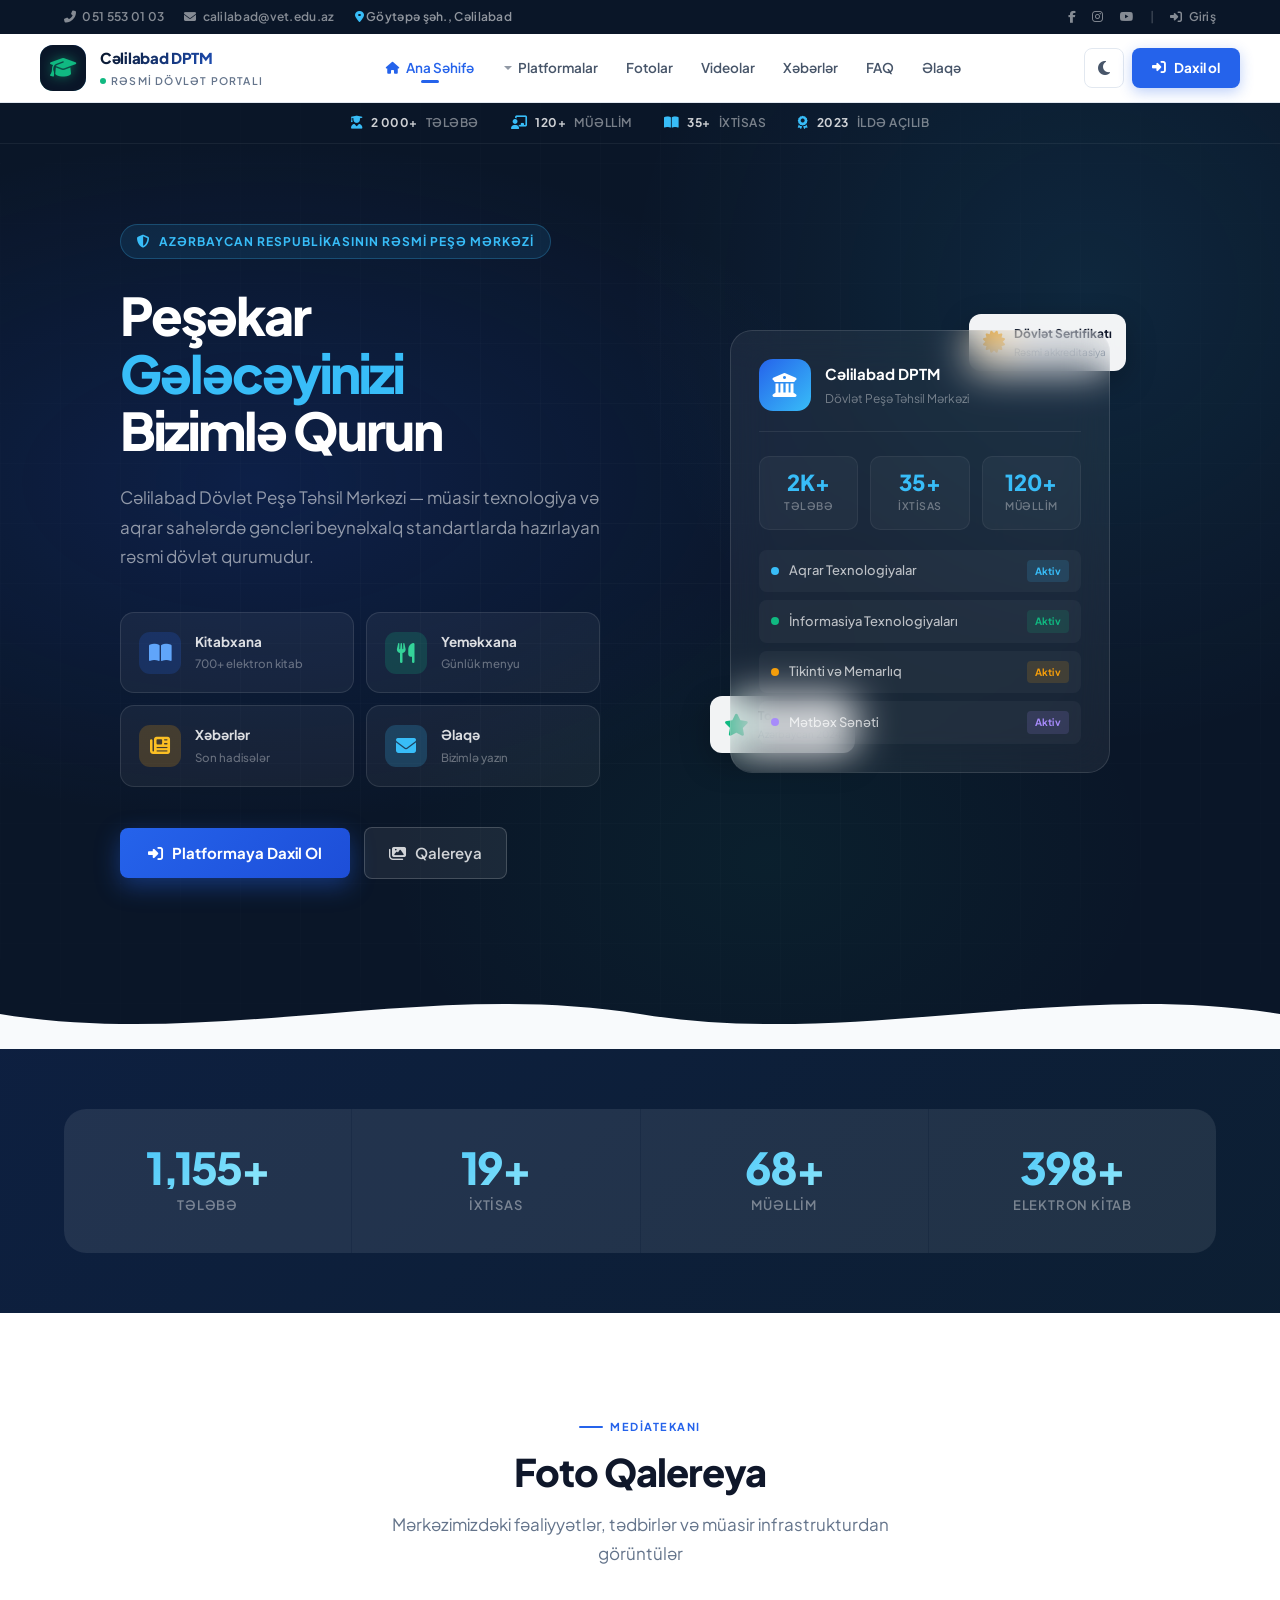
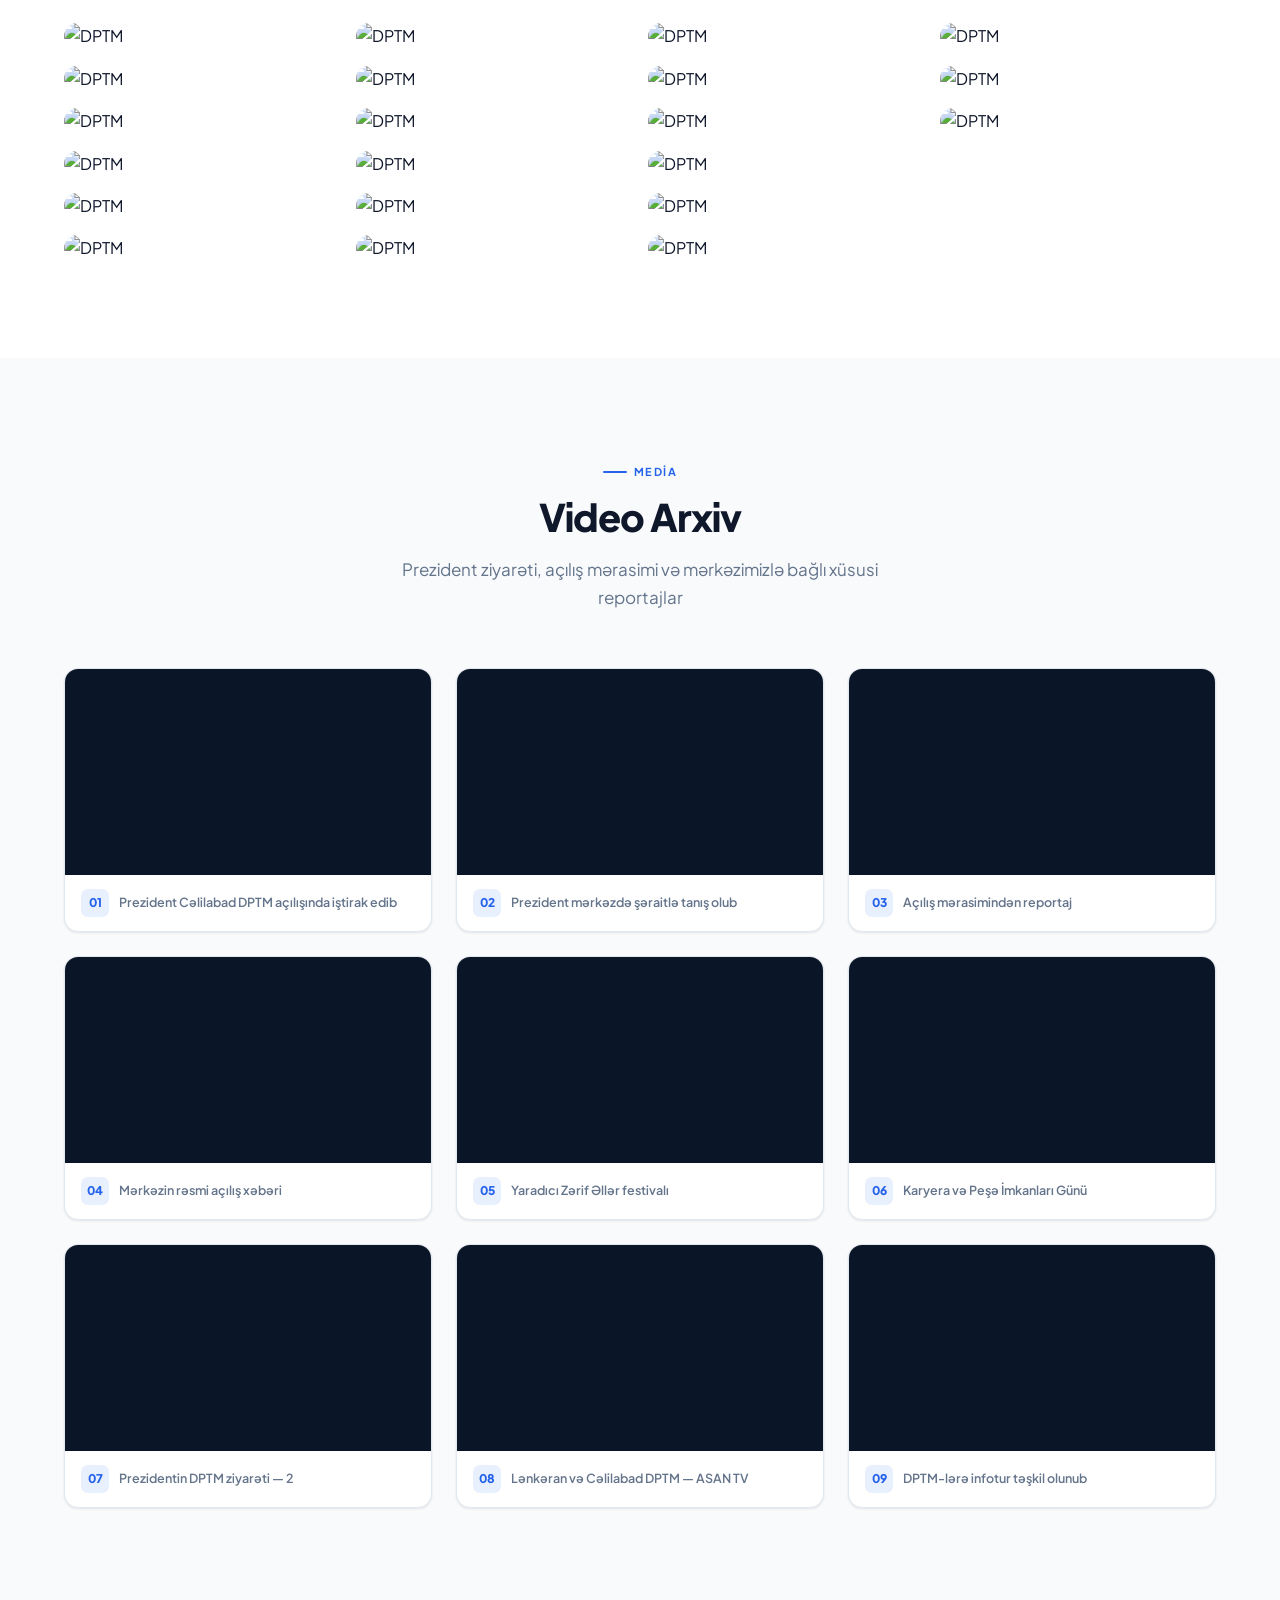
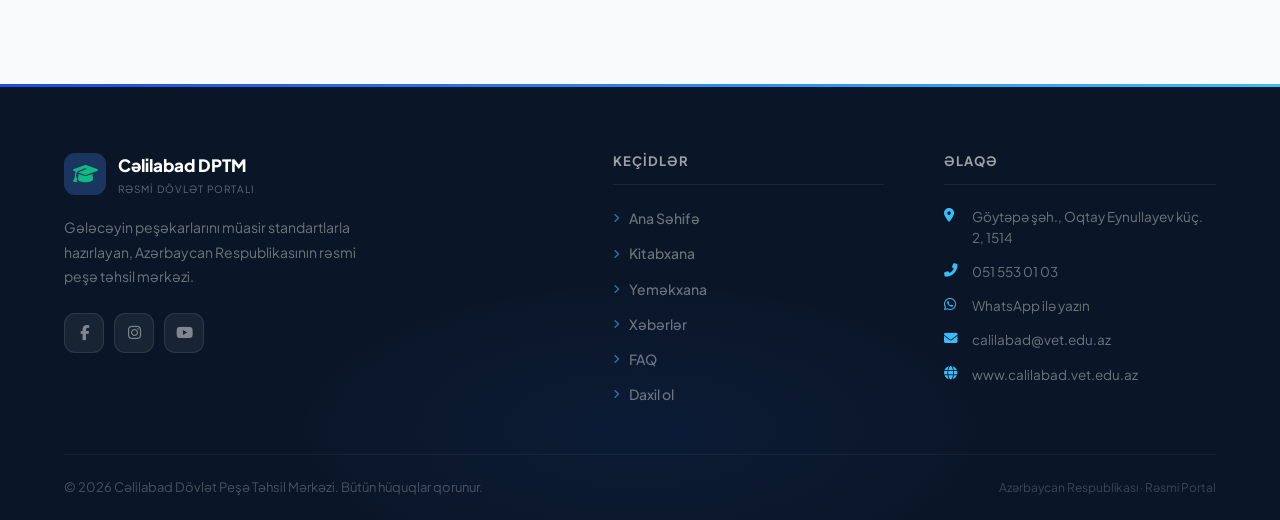
==== commit 198ce428: "Add files via upload" ====
--- a/index.html
+++ b/index.html
@@ -3,161 +3,576 @@
 <head>
     <meta charset="UTF-8">
     <meta name="viewport" content="width=device-width, initial-scale=1.0">
-    <meta name="description" content="Cəlilabad Dövlət Peşə Təhsil Mərkəzi">
+    <meta name="description" content="Cəlilabad Dövlət Peşə Təhsil Mərkəzi — Rəsmi Portal">
     <title>Cəlilabad Dövlət Peşə Təhsil Mərkəzi</title>
     <link rel="stylesheet" href="style.css">
     <link rel="stylesheet" href="https://cdnjs.cloudflare.com/ajax/libs/font-awesome/6.5.0/css/all.min.css">
-    <link href="https://fonts.googleapis.com/css2?family=Plus+Jakarta+Sans:wght@500;700;800&display=swap" rel="stylesheet">
+    <link href="https://fonts.googleapis.com/css2?family=Plus+Jakarta+Sans:wght@400;500;600;700;800&display=swap" rel="stylesheet">
 </head>
 <body>
-     <header class="header">
-        <nav class="navbar">
-            <div class="container navbar__inner">
-                
-                <div class="nav-left-brand">
-                    <div class="animated-school-badge">
-                        <i class="fa-solid fa-graduation-cap pulse-icon"></i>
-                        <div class="badge-glow-ring"></div>
+
+<!-- ── LOADER ─────────────────────────────────────── -->
+<div id="page-loader">
+    <div class="loader-emblem">
+        <svg viewBox="0 0 72 72">
+            <defs>
+                <linearGradient id="lg" x1="0%" y1="0%" x2="100%" y2="100%">
+                    <stop offset="0%" stop-color="#2563eb"/>
+                    <stop offset="100%" stop-color="#38bdf8"/>
+                </linearGradient>
+            </defs>
+            <circle cx="36" cy="36" r="30" class="loader-ring"/>
+            <circle cx="36" cy="36" r="30" class="loader-arc" stroke-dasharray="160" stroke-dashoffset="160"
+                style="stroke:url(#lg);fill:none;stroke-width:2.5;stroke-linecap:round;
+                       animation:arcDraw 1.4s cubic-bezier(0.4,0,0.2,1) forwards;"/>
+            <text x="50%" y="54%" text-anchor="middle" fill="#10b981"
+                  font-size="18" font-weight="800" font-family="Plus Jakarta Sans,sans-serif">D</text>
+        </svg>
+    </div>
+    <div class="loader-brand">Cəlilabad <span>DPTM</span></div>
+    <div class="loader-progress-wrap"><div class="loader-progress-bar"></div></div>
+</div>
+
+<!-- ── LIGHTBOX ───────────────────────────────────── -->
+<div id="lightbox">
+    <button id="lb-close"><i class="fas fa-times"></i></button>
+    <img id="lb-img" src="" alt="">
+</div>
+
+<!-- ── SCROLL TO TOP ──────────────────────────────── -->
+<button id="to-top" aria-label="Yuxarı"><i class="fas fa-arrow-up"></i></button>
+
+<!-- ══════════════════════════════════════════════════
+     TOP BAR
+═══════════════════════════════════════════════════ -->
+<div class="top-bar">
+    <div class="container">
+        <div class="top-bar-left">
+            <a href="tel:0515530103"><i class="fas fa-phone-alt"></i> 051 553 01 03</a>
+            <a href="mailto:calilabad@vet.edu.az"><i class="fas fa-envelope"></i> calilabad@vet.edu.az</a>
+            <span><i class="fas fa-map-marker-alt" style="color:var(--sky);"></i> Göytəpə şəh., Cəlilabad</span>
+        </div>
+        <div class="top-bar-right">
+            <a href="#"><i class="fab fa-facebook-f"></i></a>
+            <a href="#"><i class="fab fa-instagram"></i></a>
+            <a href="#"><i class="fab fa-youtube"></i></a>
+            <span style="color:rgba(255,255,255,0.2);">|</span>
+            <a href="login.html"><i class="fas fa-sign-in-alt"></i> Giriş</a>
+        </div>
+    </div>
+</div>
+
+<!-- ══════════════════════════════════════════════════
+     NAVBAR
+═══════════════════════════════════════════════════ -->
+<header class="header" id="header">
+    <nav class="container navbar-inner">
+
+        <!-- Brand -->
+        <a href="index.html" class="brand">
+            <div class="brand-badge">
+                <i class="fa-solid fa-graduation-cap"></i>
+            </div>
+            <div class="brand-text">
+                <div class="brand-name">Cəlilabad DPTM</div>
+                <div class="brand-sub">
+                    <span></span> Rəsmi Dövlət Portalı
+                </div>
+            </div>
+        </a>
+
+        <!-- Links -->
+        <ul class="nav-links" id="navLinks">
+            <li><a href="index.html" class="active"><i class="fas fa-home" style="font-size:12px;"></i> Ana Səhifə</a></li>
+            <li class="has-dropdown">
+                <a href="#">Platformalar</a>
+                <div class="dropdown-panel">
+                    <a href="yemekxana_platformasu.html"><i class="fa-solid fa-utensils"></i> Yeməkxana Platforması</a>
+                    <a href="kitabxana.html"><i class="fa-solid fa-book"></i> Kitabxana Platforması</a>
+                </div>
+            </li>
+            <li><a href="#fotolar">Fotolar</a></li>
+            <li><a href="#videolar">Videolar</a></li>
+            <li><a href="xeberler.html">Xəbərlər</a></li>
+            <li><a href="faq.html">FAQ</a></li>
+            <li><a href="contact.html">Əlaqə</a></li>
+        </ul>
+
+        <!-- Actions -->
+        <div class="nav-actions">
+            <button class="btn-icon" id="themeBtn" aria-label="Tema">
+                <i class="fas fa-moon" id="themeIcon"></i>
+            </button>
+            <a href="login.html" class="btn-primary">
+                <i class="fas fa-sign-in-alt"></i> Daxil ol
+            </a>
+            <button class="hamburger" id="burger" aria-label="Menyu">
+                <span></span><span></span><span></span>
+            </button>
+        </div>
+    </nav>
+</header>
+
+<!-- ══════════════════════════════════════════════════
+     HERO
+═══════════════════════════════════════════════════ -->
+<section class="hero" id="hero">
+    <div class="hero-bg"></div>
+    <div class="hero-grid"></div>
+
+    <!-- Stats mini bar -->
+    <div class="hero-stats">
+        <div class="container">
+            <div class="hstat"><i class="fas fa-user-graduate"></i> <strong>2 000+</strong> Tələbə</div>
+            <div class="hstat"><i class="fas fa-chalkboard-teacher"></i> <strong>120+</strong> Müəllim</div>
+            <div class="hstat"><i class="fas fa-book-open"></i> <strong>35+</strong> İxtisas</div>
+            <div class="hstat"><i class="fas fa-award"></i> <strong>2023</strong> İldə açılıb</div>
+        </div>
+    </div>
+
+    <!-- Main -->
+    <div class="hero-main">
+        <div class="container">
+            <!-- Left -->
+            <div class="hero-left">
+                <div class="hero-eyebrow">
+                    <i class="fas fa-shield-alt"></i>
+                    Azərbaycan Respublikasının Rəsmi Peşə Mərkəzi
+                </div>
+
+                <h1 class="hero-title">
+                    Peşəkar<br>
+                    <span class="line2">Gələcəyinizi</span><br>
+                    Bizimlə Qurun
+                </h1>
+
+                <p class="hero-desc">
+                    Cəlilabad Dövlət Peşə Təhsil Mərkəzi — müasir texnologiya və aqrar sahələrdə gəncləri beynəlxalq standartlarda hazırlayan rəsmi dövlət qurumudur.
+                </p>
+
+                <!-- Quick action cards -->
+                <div class="hero-actions">
+                    <a href="kitabxana.html" class="hero-action-card">
+                        <div class="hac-icon blue"><i class="fas fa-book-open"></i></div>
+                        <div>
+                            <div class="hac-label">Kitabxana</div>
+                            <div class="hac-sub">700+ elektron kitab</div>
+                        </div>
+                    </a>
+                    <a href="yemekxana_platformasu.html" class="hero-action-card">
+                        <div class="hac-icon green"><i class="fas fa-utensils"></i></div>
+                        <div>
+                            <div class="hac-label">Yeməkxana</div>
+                            <div class="hac-sub">Günlük menyu</div>
+                        </div>
+                    </a>
+                    <a href="xeberler.html" class="hero-action-card">
+                        <div class="hac-icon gold"><i class="fas fa-newspaper"></i></div>
+                        <div>
+                            <div class="hac-label">Xəbərlər</div>
+                            <div class="hac-sub">Son hadisələr</div>
+                        </div>
+                    </a>
+                    <a href="contact.html" class="hero-action-card">
+                        <div class="hac-icon sky"><i class="fas fa-envelope"></i></div>
+                        <div>
+                            <div class="hac-label">Əlaqə</div>
+                            <div class="hac-sub">Bizimlə yazın</div>
+                        </div>
+                    </a>
+                </div>
+
+                <div class="hero-cta">
+                    <a href="login.html" class="cta-main">
+                        <i class="fas fa-sign-in-alt"></i> Platformaya Daxil Ol
+                    </a>
+                    <a href="#fotolar" class="cta-ghost">
+                        <i class="fas fa-images"></i> Qalereya
+                    </a>
+                </div>
+            </div>
+
+            <!-- Right — Info card -->
+            <div class="hero-visual">
+                <div class="hero-card-stack">
+                    <!-- Floating badges -->
+                    <div class="float-badge b1">
+                        <i class="fas fa-certificate" style="color:#f59e0b;font-size:22px;"></i>
+                        <div>
+                            <div class="fb-text">Dövlət Sertifikatı</div>
+                            <div class="fb-sub">Rəsmi akkreditasiya</div>
+                        </div>
                     </div>
-                    <div class="school-brand-text">
-                        <h2 class="sliding-text">Cəlilabad DPTM</h2>
-                        <span class="sub-digital-text"><i class="fa-solid fa-bolt"></i> Rəqəmsal Portal</span>
+                    <div class="float-badge b2">
+                        <i class="fas fa-star" style="color:#10b981;font-size:22px;"></i>
+                        <div>
+                            <div class="fb-text">Top Mərkəz</div>
+                            <div class="fb-sub">Azərbaycan 2024</div>
+                        </div>
                     </div>
-                </div>
-   
-                <ul class="nav-menu">
-                    <li><a href="index.html" class="nav-menu__link active-link">Ana Səhifə</a></li>
-                    
-                    <li><a href="#" id="dynamicPortalBtn" class="btn btn--secondary" style="display: none; background-color: #38bdf8; color: #0f172a; font-weight: bold;">Mənim Platformam</a></li>
-
-                    <li class="dropdown">
-                       <a href="#" class="dropbtn">Platformalar ▾</a>
-                       <div class="dropdown-content">
-                         <a href="yemekxana_platformasu.html"><i class="fa-solid fa-utensils"></i> Yeməkxana Platforması</a>
-                         <a href="kitabxana.html"><i class="fa-solid fa-book"></i> Kitabxana Platforması</a>
-                       </div>
-                    </li>
-                    
-                    <li><a href="#fotolar" class="btn btn--primary">Fotolar</a></li>
-                    <li><a href="#videolar" class="btn btn--primary">Videolar</a></li>
-                    <li><a href="xeberler.html" class="btn btn--primary">Xəbərlər</a></li>
-                    <li><a href="faq.html" class="btn btn--primary">FAQ</a></li>
-                    <li><a href="contact.html" class="btn btn--primary">Əlaqə</a></li>
+
+                    <div class="hero-info-card">
+                        <div class="hic-header">
+                            <div class="hic-avatar"><i class="fas fa-university"></i></div>
+                            <div>
+                                <div class="hic-title">Cəlilabad DPTM</div>
+                                <div class="hic-sub">Dövlət Peşə Təhsil Mərkəzi</div>
+                            </div>
+                        </div>
+
+                        <div class="hic-stats">
+                            <div class="hic-stat">
+                                <div class="hic-num">2K+</div>
+                                <div class="hic-lbl">Tələbə</div>
+                            </div>
+                            <div class="hic-stat">
+                                <div class="hic-num">35+</div>
+                                <div class="hic-lbl">İxtisas</div>
+                            </div>
+                            <div class="hic-stat">
+                                <div class="hic-num">120+</div>
+                                <div class="hic-lbl">Müəllim</div>
+                            </div>
+                        </div>
+
+                        <div class="hic-courses">
+                            <div class="hic-course">
+                                <div class="hic-course-dot" style="background:#38bdf8;"></div>
+                                <div class="hic-course-name">Aqrar Texnologiyalar</div>
+                                <span class="hic-course-tag" style="background:rgba(56,189,248,0.15);color:#38bdf8;">Aktiv</span>
+                            </div>
+                            <div class="hic-course">
+                                <div class="hic-course-dot" style="background:#10b981;"></div>
+                                <div class="hic-course-name">İnformasiya Texnologiyaları</div>
+                                <span class="hic-course-tag" style="background:rgba(16,185,129,0.15);color:#10b981;">Aktiv</span>
+                            </div>
+                            <div class="hic-course">
+                                <div class="hic-course-dot" style="background:#f59e0b;"></div>
+                                <div class="hic-course-name">Tikinti və Memarlıq</div>
+                                <span class="hic-course-tag" style="background:rgba(245,158,11,0.15);color:#f59e0b;">Aktiv</span>
+                            </div>
+                            <div class="hic-course">
+                                <div class="hic-course-dot" style="background:#a78bfa;"></div>
+                                <div class="hic-course-name">Mətbəx Sənəti</div>
+                                <span class="hic-course-tag" style="background:rgba(167,139,250,0.15);color:#a78bfa;">Aktiv</span>
+                            </div>
+                        </div>
+                    </div>
+                </div>
+            </div>
+        </div>
+    </div>
+
+    <!-- Wave -->
+    <div class="hero-wave">
+        <svg viewBox="0 0 1440 70" xmlns="http://www.w3.org/2000/svg" preserveAspectRatio="none">
+            <path d="M0,35 C240,70 480,0 720,35 C960,70 1200,0 1440,35 L1440,70 L0,70 Z" fill="#f8fafc" id="waveFill"/>
+        </svg>
+    </div>
+</section>
+
+<!-- ══════════════════════════════════════════════════
+     STATS
+═══════════════════════════════════════════════════ -->
+<section class="stats-section">
+    <div class="container">
+        <div class="stats-grid">
+            <div class="stat-item reveal">
+                <div class="stat-num" data-count="2000">0</div>
+                <div class="stat-label">Tələbə</div>
+            </div>
+            <div class="stat-item reveal d1">
+                <div class="stat-num" data-count="35">0</div>
+                <div class="stat-label">İxtisas</div>
+            </div>
+            <div class="stat-item reveal d2">
+                <div class="stat-num" data-count="120">0</div>
+                <div class="stat-label">Müəllim</div>
+            </div>
+            <div class="stat-item reveal d3">
+                <div class="stat-num" data-count="700">0</div>
+                <div class="stat-label">Elektron Kitab</div>
+            </div>
+        </div>
+    </div>
+</section>
+
+<!-- ══════════════════════════════════════════════════
+     PHOTOS
+═══════════════════════════════════════════════════ -->
+<section id="fotolar" class="section section-alt">
+    <div class="container">
+        <div class="section-head center reveal">
+            <div class="section-label">Mediatekanı</div>
+            <h2 class="section-title">Foto Qalereya</h2>
+            <p class="section-desc">Mərkəzimizdəki fəaliyyətlər, tədbirlər və müasir infrastrukturdan görüntülər</p>
+        </div>
+
+        <div class="gallery-masonry">
+            <div class="gallery-item reveal"><img src="http://celilabad-ih.gov.az/storage/photos/2/20%20iyul/1689846086_02554c63584e75925f2b814c6797559f.jpg" alt="DPTM" loading="lazy"><div class="gallery-overlay"><i class="fas fa-search-plus"></i></div></div>
+            <div class="gallery-item reveal d1"><img src="http://celilabad-ih.gov.az/storage/photos/2/20%20iyul/1689846092_686c902b745221eb261f1adac3ccfe22.jpg" alt="DPTM" loading="lazy"><div class="gallery-overlay"><i class="fas fa-search-plus"></i></div></div>
+            <div class="gallery-item reveal d2"><img src="https://static.president.az/upload/1340x1020/2023/07/20/1689846086_30eb1f44cf12e90ab52469c6057ef032.jpg" alt="DPTM" loading="lazy"><div class="gallery-overlay"><i class="fas fa-search-plus"></i></div></div>
+            <div class="gallery-item reveal d3"><img src="http://celilabad-ih.gov.az/storage/photos/2/20%20iyul/1689846088_0588f7e2594b4dc81a83ff1ac3bcc8f9.jpg" alt="DPTM" loading="lazy"><div class="gallery-overlay"><i class="fas fa-search-plus"></i></div></div>
+            <div class="gallery-item reveal"><img src="http://celilabad-ih.gov.az/storage/photos/2/20%20iyul/1689846094_3cb05fceef24ff1b7e6a0231e1557ad4.jpg" alt="DPTM" loading="lazy"><div class="gallery-overlay"><i class="fas fa-search-plus"></i></div></div>
+            <div class="gallery-item reveal d1"><img src="http://celilabad-ih.gov.az/storage/photos/2/20%20iyul/1689846087_76dfca745f13544db4ef7aeb62384a8d.jpg" alt="DPTM" loading="lazy"><div class="gallery-overlay"><i class="fas fa-search-plus"></i></div></div>
+            <div class="gallery-item reveal d2"><img src="http://celilabad-ih.gov.az/storage/photos/2/20%20iyul/1689846097_bafa979cd7a1af627a6fbedbc7290dd1.jpg" alt="DPTM" loading="lazy"><div class="gallery-overlay"><i class="fas fa-search-plus"></i></div></div>
+            <div class="gallery-item reveal d3"><img src="https://static.president.az/upload/1340x1020/2023/07/20/1689846089_49e8c4af4db7f012d6dd3aa59cf4f0d9.jpg" alt="DPTM" loading="lazy"><div class="gallery-overlay"><i class="fas fa-search-plus"></i></div></div>
+            <div class="gallery-item reveal"><img src="https://static.president.az/upload/1340x1020/2023/07/20/1689846098_3228120e940e331a1617eaca61cbb023.jpg" alt="DPTM" loading="lazy"><div class="gallery-overlay"><i class="fas fa-search-plus"></i></div></div>
+            <div class="gallery-item reveal d1"><img src="https://static.president.az/upload/1340x1020/2023/07/20/1689846095_faeeb8a3b33a80de135d3929a31cf5a6.jpg" alt="DPTM" loading="lazy"><div class="gallery-overlay"><i class="fas fa-search-plus"></i></div></div>
+            <div class="gallery-item reveal d2"><img src="https://static.president.az/upload/1340x1020/2023/07/20/1689846099_d7bd414b61af3e8d82b050cbaa42f83b.jpg" alt="DPTM" loading="lazy"><div class="gallery-overlay"><i class="fas fa-search-plus"></i></div></div>
+            <div class="gallery-item reveal d3"><img src="https://static.president.az/upload/1340x1020/2023/07/20/1689846100_1f2ca1b9b9dc32300d241fafc4454d64.jpg" alt="DPTM" loading="lazy"><div class="gallery-overlay"><i class="fas fa-search-plus"></i></div></div>
+            <div class="gallery-item reveal"><img src="https://static.president.az/upload/1340x1020/2023/07/20/1689846101_3264d11c07e4dd82141b5d843f6babdd.jpg" alt="DPTM" loading="lazy"><div class="gallery-overlay"><i class="fas fa-search-plus"></i></div></div>
+            <div class="gallery-item reveal d1"><img src="https://static.president.az/upload/1340x1020/2023/07/20/1689846102_1d379bd2b129cb503dd9c07bd20e9380.jpg" alt="DPTM" loading="lazy"><div class="gallery-overlay"><i class="fas fa-search-plus"></i></div></div>
+            <div class="gallery-item reveal d2"><img src="https://static.president.az/upload/1340x1020/2023/07/20/1689846103_9a6b542b5e6431b6e01b94a8926279b5.jpg" alt="DPTM" loading="lazy"><div class="gallery-overlay"><i class="fas fa-search-plus"></i></div></div>
+            <div class="gallery-item reveal d3"><img src="https://static.president.az/upload/1340x1020/2023/07/20/1689846104_e2b12497ce88fb284d6cf18d9c064aa3.jpg" alt="DPTM" loading="lazy"><div class="gallery-overlay"><i class="fas fa-search-plus"></i></div></div>
+            <div class="gallery-item reveal"><img src="https://static.president.az/upload/1340x1020/2023/07/20/1689846105_d027394a1f1f4625a11f87963b0a7cbc.jpg" alt="DPTM" loading="lazy"><div class="gallery-overlay"><i class="fas fa-search-plus"></i></div></div>
+            <div class="gallery-item reveal d1"><img src="https://static.president.az/upload/1340x1020/2023/07/20/1689846106_fe7dd96f5a9cf131e61313ec7e3e9a8e.jpg" alt="DPTM" loading="lazy"><div class="gallery-overlay"><i class="fas fa-search-plus"></i></div></div>
+            <div class="gallery-item reveal d2"><img src="https://static.president.az/upload/1340x1020/2023/07/20/1689846106_5bc46a835b3a04c67e669bd9f59c3984.jpg" alt="DPTM" loading="lazy"><div class="gallery-overlay"><i class="fas fa-search-plus"></i></div></div>
+            <div class="gallery-item reveal d3"><img src="https://static.president.az/upload/1340x1020/2023/07/20/1689846103_ea21e5270d3ffeead6dbf93bf493d08c.jpg" alt="DPTM" loading="lazy"><div class="gallery-overlay"><i class="fas fa-search-plus"></i></div></div>
+            <div class="gallery-item reveal"><img src="https://static.president.az/upload/1340x1020/2023/07/20/1689846104_15a777db5c160586c491c7e32328cf54.jpg" alt="DPTM" loading="lazy"><div class="gallery-overlay"><i class="fas fa-search-plus"></i></div></div>
+        </div>
+    </div>
+</section>
+
+<!--
+     VIDEO -->
+<section id="videolar" class="section">
+    <div class="container">
+        <div class="section-head center reveal">
+            <div class="section-label">Media</div>
+            <h2 class="section-title">Video Arxiv</h2>
+            <p class="section-desc">Prezident ziyarəti, açılış mərasimi və mərkəzimizlə bağlı xüsusi reportajlar</p>
+        </div>
+
+        <div class="video-grid">
+            <div class="video-card reveal">
+                <div class="video-ratio">
+                    <iframe src="https://www.youtube.com/embed/ENbjcJ9KJBg" title="Video 1" frameborder="0" allowfullscreen loading="lazy"></iframe>
+                </div>
+                <div class="video-footer">
+                    <div class="video-num">01</div>
+                    <div class="video-title">Prezident Cəlilabad DPTM açılışında iştirak edib</div>
+                </div>
+            </div>
+            <div class="video-card reveal d1">
+                <div class="video-ratio">
+                    <iframe src="https://www.youtube.com/embed/mLkOQrZQjK4" title="Video 2" frameborder="0" allowfullscreen loading="lazy"></iframe>
+                </div>
+                <div class="video-footer">
+                    <div class="video-num">02</div>
+                    <div class="video-title">Prezident mərkəzdə şəraitlə tanış olub</div>
+                </div>
+            </div>
+            <div class="video-card reveal d2">
+                <div class="video-ratio">
+                    <iframe src="https://www.youtube.com/embed/5DsodB_wrcw" title="Video 3" frameborder="0" allowfullscreen loading="lazy"></iframe>
+                </div>
+                <div class="video-footer">
+                    <div class="video-num">03</div>
+                    <div class="video-title">Açılış mərasimindən reportaj</div>
+                </div>
+            </div>
+            <div class="video-card reveal">
+                <div class="video-ratio">
+                    <iframe src="https://www.youtube.com/embed/0bxGCGtYU-g" title="Video 4" frameborder="0" allowfullscreen loading="lazy"></iframe>
+                </div>
+                <div class="video-footer">
+                    <div class="video-num">04</div>
+                    <div class="video-title">Mərkəzin rəsmi açılış xəbəri</div>
+                </div>
+            </div>
+            <div class="video-card reveal d1">
+                <div class="video-ratio">
+                    <iframe src="https://www.youtube.com/embed/D8njrz0unqU" title="Video 5" frameborder="0" allowfullscreen loading="lazy"></iframe>
+                </div>
+                <div class="video-footer">
+                    <div class="video-num">05</div>
+                    <div class="video-title">Yaradıcı Zərif Əllər festivalı</div>
+                </div>
+            </div>
+            <div class="video-card reveal d2">
+                <div class="video-ratio">
+                    <iframe src="https://www.youtube.com/embed/m6EXNjfdJwM" title="Video 6" frameborder="0" allowfullscreen loading="lazy"></iframe>
+                </div>
+                <div class="video-footer">
+                    <div class="video-num">06</div>
+                    <div class="video-title">Karyera və Peşə İmkanları Günü</div>
+                </div>
+            </div>
+            <div class="video-card reveal">
+                <div class="video-ratio">
+                    <iframe src="https://www.youtube.com/embed/rPprsf6uTLg" title="Video 7" frameborder="0" allowfullscreen loading="lazy"></iframe>
+                </div>
+                <div class="video-footer">
+                    <div class="video-num">07</div>
+                    <div class="video-title">Prezidentin DPTM ziyarəti — 2</div>
+                </div>
+            </div>
+            <div class="video-card reveal d1">
+                <div class="video-ratio">
+                    <iframe src="https://www.youtube.com/embed/M7xqJB3OCZQ" title="Video 8" frameborder="0" allowfullscreen loading="lazy"></iframe>
+                </div>
+                <div class="video-footer">
+                    <div class="video-num">08</div>
+                    <div class="video-title">Lənkəran və Cəlilabad DPTM — ASAN TV</div>
+                </div>
+            </div>
+            <div class="video-card reveal d2">
+                <div class="video-ratio">
+                    <iframe src="https://www.youtube.com/embed/HsSve2LUlVg" title="Video 9" frameborder="0" allowfullscreen loading="lazy"></iframe>
+                </div>
+                <div class="video-footer">
+                    <div class="video-num">09</div>
+                    <div class="video-title">DPTM-lərə infotur təşkil olunub</div>
+                </div>
+            </div>
+        </div>
+    </div>
+</section>
+
+<!-- ══════════════════════════════════════════════════
+     FOOTER
+═══════════════════════════════════════════════════ -->
+<footer class="footer">
+    <div class="footer-top-bar"></div>
+    <div class="container">
+        <div class="footer-main">
+            <!-- Brand col -->
+            <div class="footer-brand-col">
+                <div class="footer-logo">
+                    <div class="footer-logo-icon"><i class="fas fa-graduation-cap"></i></div>
+                    <div>
+                        <div class="footer-logo-name">Cəlilabad DPTM</div>
+                        <div class="footer-logo-sub">Rəsmi Dövlət Portalı</div>
+                    </div>
+                </div>
+                <p class="footer-desc">Gələcəyin peşəkarlarını müasir standartlarla hazırlayan, Azərbaycan Respublikasının rəsmi peşə təhsil mərkəzi.</p>
+                <div class="footer-socials">
+                    <a href="https://www.facebook.com/CDPTM" target="_blank" class="footer-social fb" title="Facebook"><i class="fab fa-facebook-f"></i></a>
+                    <a href="https://www.instagram.com/" target="_blank" class="footer-social ig" title="Instagram"><i class="fab fa-instagram"></i></a>
+                    <a href="https://www.youtube.com/" target="_blank" class="footer-social yt" title="YouTube"><i class="fab fa-youtube"></i></a>
+                </div>
+            </div>
+
+            <!-- Links -->
+            <div>
+                <div class="footer-col-title">Keçidlər</div>
+                <ul class="footer-links">
+                    <li><a href="index.html"><i class="fas fa-angle-right"></i> Ana Səhifə</a></li>
+                    <li><a href="kitabxana.html"><i class="fas fa-angle-right"></i> Kitabxana</a></li>
+                    <li><a href="yemekxana_platformasu.html"><i class="fas fa-angle-right"></i> Yeməkxana</a></li>
+                    <li><a href="xeberler.html"><i class="fas fa-angle-right"></i> Xəbərlər</a></li>
+                    <li><a href="faq.html"><i class="fas fa-angle-right"></i> FAQ</a></li>
+                    <li><a href="login.html"><i class="fas fa-angle-right"></i> Daxil ol</a></li>
                 </ul>
-                <a href="login.html" id="navSignInBtn" class="btn btn--primary">Sign in</a>
-            </div>
-        </nav>
-    </header>
-
-    <section class="hero" id="hero">
-        <div class="container hero__content">
-            <span style="display: inline-block; background: rgba(56, 189, 248, 0.15); color: #38bdf8; padding: 6px 16px; border-radius: 50px; font-size: 13px; font-weight: 700; text-transform: uppercase; letter-spacing: 1px; margin-bottom: 20px; border: 1px solid rgba(56, 189, 248, 0.3);">
-                Cəlilabad Dövlət Peşə Təhsil Mərkəzi
-            </span>
-            
-            <h1 class="hero__title" style="font-size: 48px; max-width: 800px; margin: 0 auto 20px;">
-                Daha <span class="highlight">Peşəkar</span> Gələcək Naminə
-            </h1>
-            
-            <p class="hero__subtitle" style="font-size: 19px; max-width: 700px; margin-bottom: 40px; color: #cbd5e1;">
-                Bu gün aqrar və texnoloji inkişafın əsas komponentlərindən biri peşəkar insan kapitalının formalaşdırılmasıdır.
-            </p>
-
-            <div class="search-box" style="margin-bottom: 0;">
-                <input type="text" id="searchInput" class="search-box__input" placeholder="Portal üzrə axtarış...">
-                <button class="search-box__btn"><i class="fas fa-search"></i></button>
-            </div>
-        </div>
-    </section>
-
-    <section id="fotolar" class="section section--light">
-        <div class="container">
-            <h2 class="section__title">Fotolar</h2>
-            <div class="gallery-grid">
-                <img src="http://celilabad-ih.gov.az/storage/photos/2/20%20iyul/1689846086_02554c63584e75925f2b814c6797559f.jpg" alt="" loading="lazy">
-                <img src="http://celilabad-ih.gov.az/storage/photos/2/20%20iyul/1689846092_686c902b745221eb261f1adac3ccfe22.jpg" alt="" loading="lazy">
-                <img src="https://static.president.az/upload/1340x1020/2023/07/20/1689846086_30eb1f44cf12e90ab52469c6057ef032.jpg" alt="" loading="lazy">
-                <img src="http://celilabad-ih.gov.az/storage/photos/2/20%20iyul/1689846088_0588f7e2594b4dc81a83ff1ac3bcc8f9.jpg" alt="" loading="lazy">
-                <img src="http://celilabad-ih.gov.az/storage/photos/2/20%20iyul/1689846094_3cb05fceef24ff1b7e6a0231e1557ad4.jpg" alt="" loading="lazy">
-                <img src="http://celilabad-ih.gov.az/storage/photos/2/20%20iyul/1689846087_76dfca745f13544db4ef7aeb62384a8d.jpg" alt="" loading="lazy">
-                <img src="http://celilabad-ih.gov.az/storage/photos/2/20%20iyul/1689846097_bafa979cd7a1af627a6fbedbc7290dd1.jpg" alt="" loading="lazy">
-                <img src="https://static.president.az/upload/1340x1020/2023/07/20/1689846089_49e8c4af4db7f012d6dd3aa59cf4f0d9.jpg" alt="" loading="lazy">
-                <img src="https://static.president.az/upload/1340x1020/2023/07/20/1689846098_3228120e940e331a1617eaca61cbb023.jpg" alt="" loading="lazy">
-                <img src="https://static.president.az/upload/1340x1020/2023/07/20/1689846095_faeeb8a3b33a80de135d3929a31cf5a6.jpg" alt="" loading="lazy">
-                <img src="https://static.president.az/upload/1340x1020/2023/07/20/1689846099_d7bd414b61af3e8d82b050cbaa42f83b.jpg" alt="" loading="lazy">
-                <img src="https://static.president.az/upload/1340x1020/2023/07/20/1689846100_1f2ca1b9b9dc32300d241fafc4454d64.jpg" alt="" loading="lazy">
-                <img src="https://static.president.az/upload/1340x1020/2023/07/20/1689846101_3264d11c07e4dd82141b5d843f6babdd.jpg" alt="" loading="lazy">
-                <img src="https://static.president.az/upload/1340x1020/2023/07/20/1689846102_1d379bd2b129cb503dd9c07bd20e9380.jpg" alt="" loading="lazy">
-                <img src="https://static.president.az/upload/1340x1020/2023/07/20/1689846103_9a6b542b5e6431b6e01b94a8926279b5.jpg" alt="" loading="lazy">
-                <img src="https://static.president.az/upload/1340x1020/2023/07/20/1689846103_ea21e5270d3ffeead6dbf93bf493d08c.jpg" alt="" loading="lazy">
-                <img src="https://static.president.az/upload/1340x1020/2023/07/20/1689846104_e2b12497ce88fb284d6cf18d9c064aa3.jpg" alt="" loading="lazy">
-                <img src="https://static.president.az/upload/1340x1020/2023/07/20/1689846104_15a777db5c160586c491c7e32328cf54.jpg" alt="" loading="lazy">
-                <img src="https://static.president.az/upload/1340x1020/2023/07/20/1689846105_d027394a1f1f4625a11f87963b0a7cbc.jpg" alt="" loading="lazy">
-                <img src="https://static.president.az/upload/1340x1020/2023/07/20/1689846106_fe7dd96f5a9cf131e61313ec7e3e9a8e.jpg" alt="" loading="lazy">
-                <img src="https://static.president.az/upload/1340x1020/2023/07/20/1689846106_5bc46a835b3a04c67e669bd9f59c3984.jpg" alt="" loading="lazy">
-            </div>
-        </div>
-    </section>
-
-    <section id="videolar" class="section"> 
-        <div class="container">
-            <h2 class="section__title">Videolar</h2>
-              <div class="videos-grid">
-                <div class="video-item"><iframe src="https://www.youtube.com/embed/ENbjcJ9KJBg" title="Prezident Cəlilabad Dövlət Peşə Təhsil Mərkəzinin açılışında iştirak edib" frameborder="0" allowfullscreen></iframe></div>
-                <div class="video-item"><iframe src="https://www.youtube.com/embed/mLkOQrZQjK4" title="Prezident İlham Əliyev Cəlilabad Dövlət Peşə Təhsil Mərkəzində yaradılmış şəraitlə tanış olub" frameborder="0" allowfullscreen></iframe></div>
-                <div class="video-item"><iframe src="https://www.youtube.com/embed/5DsodB_wrcw" title="Prezident İlham Əliyev Cəlilabad Dövlət Peşə Təhsil Mərkəzinin açılışında iştirak edib" frameborder="0" allowfullscreen></iframe></div>
-                <div class="video-item"><iframe src="https://www.youtube.com/embed/0bxGCGtYU-g" title="Prezident İlham Əliyev Cəlilabad Dövlət Peşə Təhsil Mərkəzinin açılışında iştirak edib" frameborder="0" allowfullscreen></iframe></div>
-                <div class="video-item"><iframe src="https://www.youtube.com/embed/D8njrz0unqU" title="Cəlilabadda Yaradıcı zərif əllər adlı festival keçirilib" frameborder="0" allowfullscreen></iframe></div>
-                <div class="video-item"><iframe src="https://www.youtube.com/embed/m6EXNjfdJwM" title="Cəlilabad Dövlət Peşə Təhsil Mərkəzində Karyera və Peşə İmkanları Günü keçirilib" frameborder="0" allowfullscreen></iframe></div>
-                <div class="video-item"><iframe src="https://www.youtube.com/embed/rPprsf6uTLg" title="Prezident İlham Əliyev Cəlilabad Dövlət Peşə Təhsil Mərkəzinin açılışında iştirak edib" frameborder="0" allowfullscreen></iframe></div>
-                <div class="video-item"><iframe src="https://www.youtube.com/embed/M7xqJB3OCZQ" title="Lənkəran və Cəlilabad Peşə Təhsil Mərkəzlərindən xüsusi reportaj | ASAN TV" frameborder="0" allowfullscreen></iframe></div>
-                <div class="video-item"><iframe src="https://www.youtube.com/embed/HsSve2LUlVg" title="Lənkəran və Cəlilabad Dövlət Peşə Təhsil Mərkəzlərinə infotur təşkil olunub" frameborder="0" allowfullscreen></iframe></div>
-              </div>
-        </div>
-    </section>
-
-   <footer class="main-footer">
-    <div class="container footer-grid">
-        <div class="footer-col">
-            <div class="footer-logo-box">
-                <span style="font-weight: 800; color: #fff; font-size: 18px;"><i class="fa-solid fa-graduation-cap" style="color:#10b981;"></i> Cəlilabad DPTM</span>
-            </div>
-            <p class="footer-text">Gələcəyin peşəkarlarını yüksək standartlarla hazırlayan rəsmi təhsil platforması.</p>
-            <div class="footer-social-links">
-                <a href="https://www.facebook.com/CDPTM" target="_blank" title="Facebook səhifəmiz"><i class="fab fa-facebook-f"></i></a>
-                <a href="https://www.instagram.com/" target="_blank" title="Instagram profilimiz"><i class="fab fa-instagram"></i></a>
-                <a href="https://www.youtube.com/" target="_blank" title="YouTube kanalımız"><i class="fab fa-youtube"></i></a>
-            </div>
-        </div>
-
-        <div class="footer-col">
-            <h4 class="footer-heading">Faydalı Keçidlər</h4>
-            <ul class="footer-menu">
-                <li><a href="index.html"><i class="fas fa-angle-right"></i> Ana Səhifə</a></li>
-                <li><a href="faq.html"><i class="fas fa-angle-right"></i> FAQ</a></li>
-                <li><a href="contact.html"><i class="fas fa-angle-right"></i> Bizimlə Əlaqə</a></li>
-                <li><a href="login.html"><i class="fas fa-angle-right"></i> Platformaya Giriş</a></li>
-            </ul>
-        </div>
-
-        <div class="footer-col">
-            <h4 class="footer-heading">Əlaqə Məlumatları</h4>
-            <ul class="footer-contact-list">
-                <li><i class="fas fa-map-marker-alt"></i> Göytəpə şəh Oqtay Eynullayev küç 2, 1514</li>
-                <li><i class="fas fa-phone-alt"></i> <a href="tel:0515530103">051 553 01 03</a></li>
-                <li><i class="fab fa-whatsapp"></i> <a href="https://wa.me/994504125795" target="_blank">WhatsApp</a></li>
-                <li><i class="fas fa-envelope"></i> <a href="mailto:calilabad@vet.edu.az">calilabad@vet.edu.az</a></li>
-            </ul>
-        </div>
-    </div>
-
-     <div class="footer-copyright">
-         <div class="container">
-            <p>&copy; 2026 Cəlilabad Dövlət Peşə Təhsil Mərkəzi. Bütün hüquqlar qorunur.</p>
+            </div>
+
+            <!-- Contact -->
+            <div>
+                <div class="footer-col-title">Əlaqə</div>
+                <ul class="footer-contact-list">
+                    <li><i class="fas fa-map-marker-alt"></i> Göytəpə şəh., Oqtay Eynullayev küç. 2, 1514</li>
+                    <li><i class="fas fa-phone-alt"></i><a href="tel:0515530103">051 553 01 03</a></li>
+                    <li><i class="fab fa-whatsapp"></i><a href="https://wa.me/994504125795" target="_blank">WhatsApp ilə yazın</a></li>
+                    <li><i class="fas fa-envelope"></i><a href="mailto:calilabad@vet.edu.az">calilabad@vet.edu.az</a></li>
+                    <li><i class="fas fa-globe"></i><a href="#">www.calilabad.vet.edu.az</a></li>
+                </ul>
+            </div>
+        </div>
+
+        <div class="footer-bottom">
+            <div class="footer-copy">&copy; 2026 Cəlilabad Dövlət Peşə Təhsil Mərkəzi. Bütün hüquqlar qorunur.</div>
+            <div class="footer-made">Azərbaycan Respublikası · Rəsmi Portal</div>
         </div>
     </div>
 </footer>
 
-    <script src="script.js"></script>
+<!-- ══════════════════════════════════════════════════
+     SCRIPTS
+═══════════════════════════════════════════════════ -->
+<script>
+// ── Loader — şəkilləri gözləmir, maks 2.5s
+const loader = document.getElementById('page-loader');
+function hideLoader() { loader.classList.add('out'); }
+const loaderMax = setTimeout(hideLoader, 2500);
+document.addEventListener('DOMContentLoaded', () => {
+    setTimeout(() => { clearTimeout(loaderMax); hideLoader(); }, 1800);
+});
+
+// ── Dark mode
+const themeBtn  = document.getElementById('themeBtn');
+const themeIcon = document.getElementById('themeIcon');
+const waveFill  = document.getElementById('waveFill');
+
+function applyTheme(dark) {
+    document.body.classList.toggle('dark', dark);
+    themeIcon.className = dark ? 'fas fa-sun' : 'fas fa-moon';
+    if (waveFill) waveFill.setAttribute('fill', dark ? '#0a1628' : '#f8fafc');
+    localStorage.setItem('theme', dark ? 'dark' : 'light');
+}
+applyTheme(localStorage.getItem('theme') === 'dark');
+themeBtn.addEventListener('click', () => applyTheme(!document.body.classList.contains('dark')));
+
+// ── Navbar scroll
+const header = document.getElementById('header');
+window.addEventListener('scroll', () => {
+    header.classList.toggle('elevated', window.scrollY > 50);
+    document.getElementById('to-top').classList.toggle('show', window.scrollY > 400);
+});
+
+// ── Scroll to top
+document.getElementById('to-top').addEventListener('click', () => window.scrollTo({ top: 0, behavior: 'smooth' }));
+
+// ── Hamburger
+const burger   = document.getElementById('burger');
+const navLinks = document.getElementById('navLinks');
+burger.addEventListener('click', () => {
+    burger.classList.toggle('open');
+    navLinks.classList.toggle('drawer-open');
+});
+navLinks.querySelectorAll('a').forEach(a => a.addEventListener('click', () => {
+    burger.classList.remove('open');
+    navLinks.classList.remove('drawer-open');
+}));
+
+// ── Scroll reveal
+const ro = new IntersectionObserver(entries => {
+    entries.forEach(e => { if (e.isIntersecting) { e.target.classList.add('in'); ro.unobserve(e.target); } });
+}, { threshold: 0.1, rootMargin: '0px 0px -32px 0px' });
+document.querySelectorAll('.reveal').forEach(el => ro.observe(el));
+
+// ── Counter animation
+function animCount(el) {
+    const target = parseInt(el.dataset.count);
+    const suffix = target >= 1000 ? '+' : '+';
+    const duration = 1800;
+    const step = target / (duration / 16);
+    let cur = 0;
+    const t = setInterval(() => {
+        cur = Math.min(cur + step, target);
+        el.textContent = Math.floor(cur).toLocaleString() + suffix;
+        if (cur >= target) clearInterval(t);
+    }, 16);
+}
+const co = new IntersectionObserver(entries => {
+    entries.forEach(e => { if (e.isIntersecting) { animCount(e.target); co.unobserve(e.target); } });
+}, { threshold: 0.5 });
+document.querySelectorAll('.stat-num[data-count]').forEach(el => co.observe(el));
+
+// ── Lightbox
+const lb     = document.getElementById('lightbox');
+const lbImg  = document.getElementById('lb-img');
+document.querySelectorAll('.gallery-item').forEach(item => {
+    item.addEventListener('click', () => {
+        lbImg.src = item.querySelector('img').src;
+        lb.classList.add('open');
+        document.body.style.overflow = 'hidden';
+    });
+});
+function closeLb() { lb.classList.remove('open'); document.body.style.overflow = ''; lbImg.src = ''; }
+document.getElementById('lb-close').addEventListener('click', closeLb);
+lb.addEventListener('click', e => { if (e.target === lb) closeLb(); });
+document.addEventListener('keydown', e => { if (e.key === 'Escape') closeLb(); });
+</script>
 </body>
 </html>
--- a/style.css
+++ b/style.css
@@ -1,1472 +1,1090 @@
-* {
-    margin: 0;
+/* ================================================================
+   CƏLILABAD DPTM — PREMIUM CSS v3.0
+   ================================================================ */
+
+/* 1. RESET & TOKENS */
+*, *::before, *::after { margin: 0; padding: 0; box-sizing: border-box; }
+
+:root {
+    --navy:       #0a1628;
+    --navy-mid:   #112240;
+    --navy-light: #1a3560;
+    --blue:       #1d4ed8;
+    --blue-mid:   #2563eb;
+    --sky:        #38bdf8;
+    --green:      #10b981;
+    --gold:       #f59e0b;
+    --white:      #ffffff;
+    --slate-50:   #f8fafc;
+    --slate-100:  #f1f5f9;
+    --slate-200:  #e2e8f0;
+    --slate-400:  #94a3b8;
+    --slate-600:  #475569;
+    --slate-800:  #1e293b;
+    --text:       #0f172a;
+    --text-muted: #64748b;
+    --radius-sm:  8px;
+    --radius-md:  14px;
+    --radius-lg:  22px;
+    --radius-xl:  30px;
+    --ease:       cubic-bezier(0.4, 0, 0.2, 1);
+    --t:          0.3s var(--ease);
+    --shadow-sm:  0 1px 3px rgba(0,0,0,0.06), 0 1px 2px rgba(0,0,0,0.04);
+    --shadow-md:  0 10px 30px rgba(0,0,0,0.08);
+    --shadow-lg:  0 25px 60px rgba(0,0,0,0.14);
+    --shadow-xl:  0 40px 80px rgba(0,0,0,0.2);
+}
+
+/* Dark mode */
+body.dark {
+    --slate-50:  #0a1628;
+    --slate-100: #112240;
+    --slate-200: #1a3560;
+    --text:      #e2e8f0;
+    --text-muted:#94a3b8;
+    --white:     #112240;
+}
+
+/* 2. SCROLLBAR */
+::-webkit-scrollbar { width: 6px; }
+::-webkit-scrollbar-track { background: var(--slate-100); }
+::-webkit-scrollbar-thumb { background: linear-gradient(180deg, var(--blue), var(--sky)); border-radius: 6px; }
+
+/* 3. LOADING SCREEN */
+#page-loader {
+    position: fixed; inset: 0; z-index: 99999;
+    background: var(--navy);
+    display: flex; flex-direction: column; align-items: center; justify-content: center; gap: 28px;
+    transition: opacity 0.7s var(--ease), visibility 0.7s;
+}
+#page-loader.out { opacity: 0; visibility: hidden; pointer-events: none; }
+
+.loader-emblem {
+    position: relative;
+    width: 72px; height: 72px;
+}
+.loader-emblem svg { width: 72px; height: 72px; }
+.loader-ring {
+    fill: none; stroke: rgba(255,255,255,0.08); stroke-width: 2;
+}
+.loader-arc {
+    fill: none; stroke: url(#lg); stroke-width: 2.5;
+    stroke-linecap: round;
+    stroke-dasharray: 160; stroke-dashoffset: 160;
+    animation: arcDraw 1.4s var(--ease) forwards;
+}
+@keyframes arcDraw { to { stroke-dashoffset: 0; } }
+
+.loader-brand {
+    font-family: 'Plus Jakarta Sans', sans-serif;
+    font-size: 15px; font-weight: 700; letter-spacing: 2px;
+    color: rgba(255,255,255,0.5); text-transform: uppercase;
+}
+.loader-brand span { color: var(--sky); }
+
+.loader-progress-wrap {
+    width: 180px; height: 2px;
+    background: rgba(255,255,255,0.08); border-radius: 2px; overflow: hidden;
+}
+.loader-progress-bar {
+    height: 100%;
+    background: linear-gradient(90deg, var(--blue), var(--sky));
+    border-radius: 2px;
+    animation: prog 1.6s var(--ease) forwards;
+    width: 0;
+}
+@keyframes prog { 0% { width: 0; } 60% { width: 75%; } 100% { width: 100%; } }
+
+/* 4. BODY */
+body {
+    background: var(--slate-50);
+    color: var(--text);
+    font-family: 'Plus Jakarta Sans', 'Segoe UI', system-ui, sans-serif;
+    line-height: 1.65;
+    overflow-x: hidden;
+}
+.container { max-width: 1200px; margin: 0 auto; padding: 0 24px; }
+
+/* ================================================================
+   5. NAVBAR — Premium Government Style
+   ================================================================ */
+
+/* Top utility bar */
+.top-bar {
+    background: var(--navy);
+    padding: 7px 0;
+    font-size: 12px;
+    font-weight: 600;
+    color: rgba(255,255,255,0.55);
+    letter-spacing: 0.3px;
+}
+.top-bar .container {
+    display: flex; align-items: center; justify-content: space-between; gap: 20px;
+}
+.top-bar-left { display: flex; align-items: center; gap: 20px; }
+.top-bar-left a, .top-bar-right a {
+    color: rgba(255,255,255,0.5);
+    text-decoration: none;
+    display: flex; align-items: center; gap: 6px;
+    transition: color var(--t);
+}
+.top-bar-left a:hover, .top-bar-right a:hover { color: var(--sky); }
+.top-bar-right { display: flex; align-items: center; gap: 16px; }
+
+/* Main nav */
+.header {
+    background: rgba(255,255,255,0.97);
+    backdrop-filter: blur(24px);
+    -webkit-backdrop-filter: blur(24px);
+    border-bottom: 1px solid var(--slate-200);
+    position: sticky; top: 0; z-index: 990;
+    transition: box-shadow var(--t);
+}
+body.dark .header { background: rgba(10,22,40,0.97); border-bottom-color: rgba(255,255,255,0.07); }
+.header.elevated { box-shadow: 0 4px 32px rgba(0,0,0,0.1); }
+
+.navbar-inner {
+    display: flex; align-items: center; justify-content: space-between;
     padding: 0;
-    box-sizing: border-box;
-}
-
-:root {
-    --bg-main: #f8fafc;
-    --primary: #0f172a;
-    --accent-orange: #f97316;
-    --accent-green: #10b981;
-    --accent-red: #ef4444;
-    --text-dark: #1e293b;
-    --text-muted: #64748b;
-    --card-bg: #ffffff;
-    --radius-lg: 24px;
-    --radius-md: 16px;
-    --shadow-sm: 0 4px 6px -1px rgba(0,0,0,0.05);
-    --shadow-md: 0 20px 25px -5px rgba(0,0,0,0.05), 0 8px 10px -6px rgba(0,0,0,0.05);
-}
-
-body {
-    background-color: var(--bg-main);
-    line-height: 1.6;
-    color: #1e293b; 
-    font-family: 'Segoe UI', system-ui, -apple-system, sans-serif;
-}
-
-.container {
-    max-width: 1200px;
-    margin: 0 auto;
-    padding: 0 20px; 
-}
-
-/*NAVİQASİYA (HEADER & NAVBAR */
-header {
-    background-color: #ffffff;
-    box-shadow: 0 4px 6px -1px rgba(0, 0, 0, 0.05), 0 2px 4px -1px rgba(0, 0, 0, 0.03); 
-    position: sticky;
-    top: 0;
-    z-index: 1000;
-}  
-
-.navbar__inner {
-    display: flex;
-    align-items: center;
-    justify-content: space-between;
+    height: 68px;
+}
+
+/* Brand */
+.brand {
+    display: flex; align-items: center; gap: 14px;
+    text-decoration: none; flex-shrink: 0;
+}
+.brand-badge {
+    width: 46px; height: 46px;
+    background: var(--navy);
+    border-radius: 13px;
+    display: flex; align-items: center; justify-content: center;
+    position: relative;
+    flex-shrink: 0;
+    overflow: hidden;
+}
+.brand-badge::before {
+    content: '';
+    position: absolute; inset: -1px;
+    background: conic-gradient(from 0deg, var(--blue), var(--sky), var(--green), var(--blue));
+    border-radius: 14px;
+    z-index: -1;
+    animation: badgeSpin 5s linear infinite;
+    opacity: 0.7;
+}
+@keyframes badgeSpin { to { transform: rotate(360deg); } }
+.brand-badge i {
+    font-size: 21px; color: var(--green);
+    filter: drop-shadow(0 0 6px rgba(16,185,129,0.6));
+    animation: capPulse 2.5s ease-in-out infinite;
+    position: relative; z-index: 1;
+}
+@keyframes capPulse {
+    0%,100% { transform: scale(1); filter: drop-shadow(0 0 5px rgba(16,185,129,0.5)); }
+    50%      { transform: scale(1.1); filter: drop-shadow(0 0 12px rgba(16,185,129,0.9)); }
+}
+
+.brand-text { display: flex; flex-direction: column; gap: 1px; }
+.brand-name {
+    font-size: 15px; font-weight: 800; letter-spacing: -0.3px;
+    color: var(--text);
+    background: linear-gradient(120deg, var(--navy), var(--blue-mid));
+    -webkit-background-clip: text; -webkit-text-fill-color: transparent;
+}
+body.dark .brand-name {
+    background: linear-gradient(120deg, #fff, var(--sky));
+    -webkit-background-clip: text; -webkit-text-fill-color: transparent;
+}
+.brand-sub {
+    font-size: 10.5px; font-weight: 600; letter-spacing: 1.2px;
+    color: var(--text-muted); text-transform: uppercase;
+    display: flex; align-items: center; gap: 5px;
+}
+.brand-sub span {
+    display: inline-block; width: 6px; height: 6px;
+    background: var(--green); border-radius: 50%;
+    animation: dot 2s ease-in-out infinite;
+}
+@keyframes dot { 0%,100% { opacity: 1; } 50% { opacity: 0.3; } }
+
+/* Nav links */
+.nav-links {
+    display: flex; align-items: center; list-style: none; gap: 2px;
+    margin: 0 24px;
+}
+.nav-links a {
+    display: flex; align-items: center; gap: 6px;
+    padding: 8px 13px;
+    font-size: 13.5px; font-weight: 600; color: var(--slate-600);
+    text-decoration: none; border-radius: var(--radius-sm);
+    transition: var(--t); white-space: nowrap; position: relative;
+}
+body.dark .nav-links a { color: var(--slate-400); }
+.nav-links a:hover { color: var(--blue-mid); background: var(--slate-100); }
+body.dark .nav-links a:hover { background: rgba(255,255,255,0.07); color: var(--sky); }
+.nav-links a.active { color: var(--blue-mid); }
+body.dark .nav-links a.active { color: var(--sky); }
+.nav-links a.active::after {
+    content: ''; position: absolute; bottom: 4px; left: 50%;
+    transform: translateX(-50%);
+    width: 18px; height: 2.5px;
+    background: var(--blue-mid); border-radius: 2px;
+}
+body.dark .nav-links a.active::after { background: var(--sky); }
+
+/* Dropdown */
+.has-dropdown { position: relative; }
+.has-dropdown > a::before {
+    content: ''; width: 0; height: 0;
+    border-left: 4px solid transparent; border-right: 4px solid transparent;
+    border-top: 4.5px solid currentColor;
+    display: inline-block; margin-left: 2px; opacity: 0.6;
+    transition: transform var(--t);
+}
+.has-dropdown:hover > a::before { transform: rotate(180deg); }
+
+.dropdown-panel {
+    display: none; position: absolute; top: calc(100% + 10px); left: 0;
+    background: var(--white); border: 1px solid var(--slate-200);
+    border-radius: var(--radius-md); min-width: 230px;
+    box-shadow: var(--shadow-lg); overflow: hidden;
+    animation: panelIn 0.22s var(--ease);
+}
+body.dark .dropdown-panel { background: #112240; border-color: rgba(255,255,255,0.08); }
+@keyframes panelIn { from { opacity: 0; transform: translateY(-6px); } to { opacity: 1; transform: none; } }
+
+.dropdown-panel a {
+    display: flex; align-items: center; gap: 11px;
+    padding: 12px 18px;
+    font-size: 14px; color: var(--text); font-weight: 500;
+    text-decoration: none; transition: var(--t);
+    border-bottom: 1px solid var(--slate-100);
+}
+body.dark .dropdown-panel a { color: var(--slate-400); border-bottom-color: rgba(255,255,255,0.04); }
+.dropdown-panel a:last-child { border-bottom: none; }
+.dropdown-panel a i { color: var(--blue-mid); width: 18px; font-size: 15px; flex-shrink: 0; }
+.dropdown-panel a:hover { background: var(--slate-100); color: var(--blue-mid); padding-left: 22px; }
+body.dark .dropdown-panel a:hover { background: rgba(255,255,255,0.05); color: var(--sky); }
+.has-dropdown:hover .dropdown-panel { display: block; }
+
+/* Nav actions */
+.nav-actions { display: flex; align-items: center; gap: 8px; flex-shrink: 0; }
+
+.btn-icon {
+    width: 40px; height: 40px;
+    border-radius: var(--radius-sm);
+    border: 1.5px solid var(--slate-200);
+    background: transparent; cursor: pointer;
+    display: flex; align-items: center; justify-content: center;
+    color: var(--slate-600); font-size: 16px;
+    transition: var(--t);
+}
+body.dark .btn-icon { border-color: rgba(255,255,255,0.1); color: var(--slate-400); }
+.btn-icon:hover { background: var(--slate-100); color: var(--text); border-color: var(--slate-200); }
+body.dark .btn-icon:hover { background: rgba(255,255,255,0.07); color: #fff; }
+
+.btn-primary {
+    display: flex; align-items: center; gap: 8px;
+    padding: 9px 20px;
+    background: var(--blue-mid); color: #fff;
+    font-size: 13.5px; font-weight: 700;
+    border: none; border-radius: var(--radius-sm);
+    cursor: pointer; text-decoration: none;
+    transition: var(--t);
+    box-shadow: 0 4px 14px rgba(37,99,235,0.3);
+}
+.btn-primary:hover {
+    background: var(--blue); transform: translateY(-2px);
+    box-shadow: 0 8px 20px rgba(37,99,235,0.4);
+}
+
+/* Hamburger */
+.hamburger {
+    display: none; flex-direction: column; gap: 5px;
+    width: 40px; height: 40px; cursor: pointer;
+    align-items: center; justify-content: center;
+    background: transparent; border: 1.5px solid var(--slate-200);
+    border-radius: var(--radius-sm); transition: var(--t);
+}
+.hamburger span {
+    display: block; width: 20px; height: 2px;
+    background: var(--slate-600); border-radius: 2px; transition: var(--t);
+}
+.hamburger.open span:nth-child(1) { transform: rotate(45deg) translate(5px,5px); }
+.hamburger.open span:nth-child(2) { opacity: 0; }
+.hamburger.open span:nth-child(3) { transform: rotate(-45deg) translate(5px,-5px); }
+
+/* ================================================================
+   6. HERO — Full-screen cinematic
+   ================================================================ */
+.hero {
+    min-height: 100vh;
+    background: var(--navy);
+    position: relative; overflow: hidden;
+    display: flex; flex-direction: column;
+}
+
+/* Animated mesh background */
+.hero-bg {
+    position: absolute; inset: 0;
+    background:
+        radial-gradient(ellipse 80% 60% at 20% 40%, rgba(29,78,216,0.18) 0%, transparent 60%),
+        radial-gradient(ellipse 60% 80% at 85% 20%, rgba(56,189,248,0.1) 0%, transparent 60%),
+        radial-gradient(ellipse 50% 50% at 60% 80%, rgba(16,185,129,0.06) 0%, transparent 60%);
+    animation: meshPulse 10s ease-in-out infinite alternate;
+}
+@keyframes meshPulse {
+    from { opacity: 0.7; }
+    to   { opacity: 1; }
+}
+
+/* Grid overlay */
+.hero-grid {
+    position: absolute; inset: 0;
+    background-image:
+        linear-gradient(rgba(255,255,255,0.025) 1px, transparent 1px),
+        linear-gradient(90deg, rgba(255,255,255,0.025) 1px, transparent 1px);
+    background-size: 60px 60px;
+    mask-image: radial-gradient(ellipse 90% 80% at 50% 50%, black, transparent);
+}
+
+/* Stats bar */
+.hero-stats {
+    position: relative; z-index: 2;
+    border-bottom: 1px solid rgba(255,255,255,0.06);
     padding: 10px 0;
 }
-
-.navbar__inner img {
-    height: 60px; 
-    width: auto;
-    object-fit: contain;
-}
-
-.nav-menu {
-    display: flex;
-    align-items: center;
-    list-style: none;
-    gap: 15px;
-}
-
-.nav-menu__link, .dropbtn {
-    text-decoration: none;
-    color: #334155;
-    font-weight: 600;
-    font-size: 15px;
-    padding: 8px 16px;
-    border-radius: 6px;
-    transition: all 0.3s ease;
-    border: none;
-    background: transparent;
-}
-
-.nav-menu__link:hover, .dropbtn:hover {
-    color: #1e40af;
-    background-color: #f1f5f9;
-}
-
-.dropdown {
+.hero-stats .container { display: flex; gap: 32px; justify-content: center; flex-wrap: wrap; }
+.hstat {
+    display: flex; align-items: center; gap: 8px;
+    font-size: 12px; font-weight: 600; letter-spacing: 0.5px;
+    color: rgba(255,255,255,0.45); text-transform: uppercase;
+}
+.hstat i { color: var(--sky); font-size: 13px; }
+.hstat strong { color: rgba(255,255,255,0.8); }
+
+/* Hero main */
+.hero-main {
+    flex: 1; display: flex; align-items: center;
+    padding: 80px 0 100px; position: relative; z-index: 2;
+}
+.hero-main .container {
+    display: grid; grid-template-columns: 1fr 1fr; gap: 80px; align-items: center;
+}
+
+.hero-eyebrow {
+    display: inline-flex; align-items: center; gap: 8px;
+    background: rgba(56,189,248,0.1);
+    border: 1px solid rgba(56,189,248,0.25);
+    color: var(--sky);
+    padding: 7px 16px; border-radius: 50px;
+    font-size: 12px; font-weight: 700; letter-spacing: 1px; text-transform: uppercase;
+    margin-bottom: 28px;
+}
+.hero-eyebrow i { font-size: 13px; }
+
+.hero-title {
+    font-size: 52px; font-weight: 800; line-height: 1.1;
+    letter-spacing: -2px; color: #fff; margin-bottom: 24px;
+}
+.hero-title .line2 { color: var(--sky); }
+
+.hero-desc {
+    font-size: 17px; color: rgba(255,255,255,0.55); line-height: 1.75;
+    max-width: 480px; margin-bottom: 40px;
+}
+
+/* Quick action cards */
+.hero-actions {
+    display: grid; grid-template-columns: repeat(2, 1fr); gap: 12px; margin-bottom: 40px;
+}
+.hero-action-card {
+    background: rgba(255,255,255,0.05);
+    border: 1px solid rgba(255,255,255,0.1);
+    border-radius: var(--radius-md);
+    padding: 18px; text-decoration: none;
+    display: flex; align-items: center; gap: 14px;
+    transition: var(--t);
+}
+.hero-action-card:hover {
+    background: rgba(255,255,255,0.09);
+    border-color: rgba(56,189,248,0.3);
+    transform: translateY(-3px);
+}
+.hac-icon {
+    width: 42px; height: 42px; border-radius: 11px;
+    display: flex; align-items: center; justify-content: center;
+    font-size: 20px; flex-shrink: 0;
+}
+.hac-icon.blue  { background: rgba(37,99,235,0.2); color: #60a5fa; }
+.hac-icon.green { background: rgba(16,185,129,0.2); color: #34d399; }
+.hac-icon.gold  { background: rgba(245,158,11,0.2); color: #fbbf24; }
+.hac-icon.sky   { background: rgba(56,189,248,0.2); color: var(--sky); }
+.hac-label {
+    font-size: 13.5px; font-weight: 700; color: rgba(255,255,255,0.85); margin-bottom: 2px;
+}
+.hac-sub { font-size: 11.5px; color: rgba(255,255,255,0.35); font-weight: 500; }
+
+/* Cta buttons */
+.hero-cta { display: flex; align-items: center; gap: 14px; }
+.cta-main {
+    display: flex; align-items: center; gap: 9px;
+    padding: 13px 28px;
+    background: linear-gradient(135deg, var(--blue-mid), var(--blue));
+    color: #fff; font-size: 15px; font-weight: 700;
+    border-radius: var(--radius-sm); text-decoration: none;
+    box-shadow: 0 8px 24px rgba(37,99,235,0.4);
+    transition: var(--t);
+}
+.cta-main:hover { transform: translateY(-3px); box-shadow: 0 14px 32px rgba(37,99,235,0.5); }
+.cta-ghost {
+    display: flex; align-items: center; gap: 9px;
+    padding: 13px 24px;
+    background: rgba(255,255,255,0.07);
+    border: 1.5px solid rgba(255,255,255,0.18);
+    color: rgba(255,255,255,0.8); font-size: 15px; font-weight: 600;
+    border-radius: var(--radius-sm); text-decoration: none;
+    transition: var(--t);
+}
+.cta-ghost:hover { background: rgba(255,255,255,0.12); border-color: rgba(255,255,255,0.35); }
+
+/* Hero visual (right column) */
+.hero-visual {
+    position: relative; display: flex; align-items: center; justify-content: center;
+}
+.hero-card-stack {
+    position: relative; width: 100%; max-width: 380px; margin: 0 auto;
+}
+.hero-info-card {
+    background: rgba(255,255,255,0.06);
+    border: 1px solid rgba(255,255,255,0.12);
+    border-radius: var(--radius-lg);
+    padding: 28px; backdrop-filter: blur(20px);
+}
+.hic-header {
+    display: flex; align-items: center; gap: 14px; margin-bottom: 24px;
+    padding-bottom: 20px; border-bottom: 1px solid rgba(255,255,255,0.08);
+}
+.hic-avatar {
+    width: 52px; height: 52px; border-radius: 14px;
+    background: linear-gradient(135deg, var(--blue-mid), var(--sky));
+    display: flex; align-items: center; justify-content: center;
+    font-size: 24px; color: #fff;
+}
+.hic-title { font-size: 15px; font-weight: 700; color: #fff; margin-bottom: 3px; }
+.hic-sub { font-size: 12px; color: rgba(255,255,255,0.4); }
+
+.hic-stats { display: grid; grid-template-columns: repeat(3,1fr); gap: 12px; margin-bottom: 20px; }
+.hic-stat {
+    background: rgba(255,255,255,0.04);
+    border: 1px solid rgba(255,255,255,0.06);
+    border-radius: 10px; padding: 14px 10px; text-align: center;
+}
+.hic-num { font-size: 22px; font-weight: 800; color: var(--sky); line-height: 1; margin-bottom: 4px; }
+.hic-lbl { font-size: 10.5px; color: rgba(255,255,255,0.35); font-weight: 600; text-transform: uppercase; letter-spacing: 0.5px; }
+
+.hic-courses { display: flex; flex-direction: column; gap: 8px; }
+.hic-course {
+    display: flex; align-items: center; gap: 10px;
+    padding: 10px 12px;
+    background: rgba(255,255,255,0.04); border-radius: 8px;
+}
+.hic-course-dot {
+    width: 8px; height: 8px; border-radius: 50%; flex-shrink: 0;
+}
+.hic-course-name { font-size: 13px; color: rgba(255,255,255,0.7); font-weight: 500; flex: 1; }
+.hic-course-tag {
+    font-size: 10px; font-weight: 700; padding: 3px 8px;
+    border-radius: 4px; letter-spacing: 0.3px;
+}
+
+/* Floating badges */
+.float-badge {
+    position: absolute;
+    background: rgba(255,255,255,0.95);
+    border-radius: 12px; padding: 10px 14px;
+    display: flex; align-items: center; gap: 9px;
+    box-shadow: 0 10px 30px rgba(0,0,0,0.25);
+    animation: floatUp 4s ease-in-out infinite;
+    backdrop-filter: blur(10px);
+}
+.float-badge.b1 { top: -16px; right: -16px; animation-delay: 0s; }
+.float-badge.b2 { bottom: 20px; left: -20px; animation-delay: 1.5s; }
+.float-badge i { font-size: 20px; }
+.fb-text { font-size: 12px; font-weight: 700; color: var(--text); }
+.fb-sub { font-size: 10px; color: var(--text-muted); }
+@keyframes floatUp {
+    0%,100% { transform: translateY(0); }
+    50%      { transform: translateY(-10px); }
+}
+
+/* Hero wave */
+.hero-wave { position: relative; z-index: 2; }
+.hero-wave svg { display: block; width: 100%; height: 70px; }
+
+/* ================================================================
+   7. SECTIONS
+   ================================================================ */
+.section { padding: 96px 0; }
+.section-alt { background: var(--white); }
+body.dark .section-alt { background: var(--navy-mid); }
+
+.section-label {
+    display: inline-flex; align-items: center; gap: 7px;
+    font-size: 11px; font-weight: 700; letter-spacing: 1.5px; text-transform: uppercase;
+    color: var(--blue-mid); margin-bottom: 14px;
+}
+body.dark .section-label { color: var(--sky); }
+.section-label::before {
+    content: ''; width: 24px; height: 2px;
+    background: currentColor; border-radius: 2px;
+}
+
+.section-title {
+    font-size: 38px; font-weight: 800; letter-spacing: -1px; line-height: 1.15;
+    color: var(--text); margin-bottom: 16px;
+}
+.section-desc {
+    font-size: 17px; color: var(--text-muted); max-width: 560px; line-height: 1.7;
+}
+.section-head { margin-bottom: 56px; }
+.section-head.center { text-align: center; }
+.section-head.center .section-desc { margin: 0 auto; }
+.section-head.center .section-label { justify-content: center; }
+
+/* ================================================================
+   8. STATS ROW
+   ================================================================ */
+.stats-section {
+    background: var(--navy);
+    padding: 60px 0;
+    position: relative; overflow: hidden;
+}
+.stats-section::before {
+    content: '';
+    position: absolute; inset: 0;
+    background: linear-gradient(135deg, rgba(37,99,235,0.12), rgba(56,189,248,0.05));
+}
+.stats-grid {
+    display: grid; grid-template-columns: repeat(4,1fr); gap: 1px;
+    background: rgba(255,255,255,0.06);
+    border-radius: var(--radius-lg); overflow: hidden;
+    position: relative; z-index: 1;
+}
+.stat-item {
+    background: rgba(255,255,255,0.03);
+    padding: 36px 28px; text-align: center;
+    transition: background var(--t);
+}
+.stat-item:hover { background: rgba(255,255,255,0.06); }
+.stat-num {
+    font-size: 44px; font-weight: 800; letter-spacing: -2px;
+    background: linear-gradient(135deg, var(--sky), #a5f3fc);
+    -webkit-background-clip: text; -webkit-text-fill-color: transparent;
+    margin-bottom: 6px; line-height: 1;
+}
+.stat-label { font-size: 13px; color: rgba(255,255,255,0.4); font-weight: 600; text-transform: uppercase; letter-spacing: 0.8px; }
+
+/* ================================================================
+   9. PHOTO GALLERY — Masonry with lightbox
+   ================================================================ */
+.gallery-masonry {
+    columns: 4 220px; gap: 16px;
+}
+.gallery-item {
+    position: relative; display: block;
+    break-inside: avoid; margin-bottom: 16px;
+    border-radius: var(--radius-md); overflow: hidden; cursor: zoom-in;
+    transition: transform var(--t), box-shadow var(--t);
+}
+.gallery-item:hover { transform: scale(1.02); box-shadow: var(--shadow-lg); }
+.gallery-item img {
+    width: 100%; height: auto; display: block;
+    transition: transform 0.5s var(--ease);
+}
+.gallery-item:hover img { transform: scale(1.06); }
+.gallery-overlay {
+    position: absolute; inset: 0;
+    background: rgba(10,22,40,0);
+    display: flex; align-items: center; justify-content: center;
+    transition: background var(--t);
+}
+.gallery-overlay i {
+    font-size: 28px; color: #fff; opacity: 0;
+    transform: scale(0.6); transition: opacity 0.3s, transform 0.3s;
+}
+.gallery-item:hover .gallery-overlay { background: rgba(10,22,40,0.45); }
+.gallery-item:hover .gallery-overlay i { opacity: 1; transform: scale(1); }
+
+/* Lightbox */
+#lightbox {
+    position: fixed; inset: 0; z-index: 9999;
+    background: rgba(5,10,20,0.95); backdrop-filter: blur(16px);
+    display: none; align-items: center; justify-content: center;
+}
+#lightbox.open { display: flex; animation: fadeIn 0.3s; }
+@keyframes fadeIn { from { opacity: 0; } to { opacity: 1; } }
+#lb-img {
+    max-width: 88vw; max-height: 86vh;
+    border-radius: var(--radius-md);
+    box-shadow: 0 40px 80px rgba(0,0,0,0.7);
+    animation: lbZoom 0.3s var(--ease);
+}
+@keyframes lbZoom { from { transform: scale(0.88); opacity: 0; } to { transform: scale(1); opacity: 1; } }
+#lb-close {
+    position: fixed; top: 24px; right: 24px;
+    width: 48px; height: 48px; background: rgba(255,255,255,0.1);
+    border: 1px solid rgba(255,255,255,0.2); border-radius: 50%;
+    color: #fff; font-size: 20px; cursor: pointer;
+    display: flex; align-items: center; justify-content: center;
+    transition: var(--t);
+}
+#lb-close:hover { background: rgba(255,255,255,0.2); transform: scale(1.1); }
+
+/* ================================================================
+   10. VIDEO GRID
+   ================================================================ */
+.video-grid {
+    display: grid; grid-template-columns: repeat(3, 1fr); gap: 24px;
+}
+.video-card {
+    border-radius: var(--radius-md); overflow: hidden;
+    background: var(--white);
+    border: 1px solid var(--slate-200);
+    box-shadow: var(--shadow-sm);
+    transition: var(--t);
     position: relative;
 }
-
-.dropdown-content {
-    display: none;
-    position: absolute;
-    top: 100%;
-    left: 0;
-    border-radius: 8px;
-    background-color: #ffffff;
-    box-shadow: 0 10px 15px -3px rgba(0, 0, 0, 0.1);
-    min-width: 220px;
-    padding: 8px 0;
-    border: 1px solid #e2e8f0;
-}
-
-.dropdown-content a {
-    display: block;
-    padding: 10px 20px;
-    text-decoration: none;
-    color: #475569;
-    font-size: 14px;
-    transition: background 0.2s;
-}
-
-.dropdown-content a:hover {
-    background: #f1f5f9;
-    color: #1e40af;
-}
-
-.dropdown:hover .dropdown-content {
-    display: block;
-}
-
-/* ==========================================================================
-   3. DÜYMƏLƏR (BUTTONS)
-   ========================================================================== */
-.btn {
-    display: inline-block;
-    padding: 10px 24px;
-    border-radius: 6px;
-    text-decoration: none;
-    font-weight: 600;
-    font-size: 15px;
-    transition: all 0.2s ease;
-    cursor: pointer;
-}
-
-.btn--primary {
-    background-color: #1e40af; 
-    color: #ffffff;
-    border: 1px solid #1e40af;
-}
-
-.btn--primary:hover {
-    background-color: #1d4ed8;
-    transform: translateY(-1px);
-}
-
-.btn--secondary {
-    background-color: #ffffff;
-    color: #1e40af;
-    border: 1px solid #cbd5e1;
-}
-
-.btn--secondary:hover {
-    background-color: #f8fafc;
-    border-color: #1e40af;
-    transform: translateY(-1px);
-}
-
-.btn--block {
-    width: 100%;
-    text-align: center;
-    padding: 12px;
-    font-size: 16px;
-    margin-top: 10px;
-}
-
-/* ==========================================================================
-   4. HERO BÖLMƏSİ VƏ STRUKTUR BANNERLƏRİ
-   ========================================================================== */
-.hero {
-    padding: 100px 0;
-    text-align: center;
-    background: linear-gradient(135deg, #0f172a 0%, #1e3a8a 100%); 
-    color: white;
-}
-
-.hero__title {
-    font-size: 42px;
-    font-weight: 800;
-    margin-bottom: 15px;
-    letter-spacing: -0.5px;
-}
-
-.highlight {
-    color: #38bdf8; 
-}
-
-.hero__subtitle {
-    font-size: 18px;
-    color: #94a3b8;
-    max-width: 600px;
-    margin: 0 auto 40px;
-}
-
-.hero__buttons {
-    display: flex;
-    justify-content: center;
-    gap: 15px;
-    flex-wrap: wrap;
-}
-
-.search-box {
-    display: flex;
-    justify-content: center;
-    margin-bottom: 30px;
-}
-
-.search-box__input {
-    width: 100%;
-    max-width: 500px;
-    height: 46px;
-    padding: 0 20px;
-    border-radius: 6px 0 0 6px;
-    border: 1px solid #cbd5e1;
-    font-size: 15px;
-    outline: none;
-}
-
-.search-box__btn {
-    padding: 0 20px;
-    background-color: #1e40af;
-    color: white;
-    border: none;
-    border-radius: 0 6px 6px 0;
-    cursor: pointer;
-    transition: background 0.2s;
-}
-
-.search-box__btn:hover {
-    background-color: #1d4ed8;
-}
-
-/* ==========================================================================
-   5. UMUMİ BÖLMƏ GENERATORTLARI VƏ MEDİA GRİDLƏRİ
-   ========================================================================== */
-.section {
-    padding: 80px 0;
-}
-
-.section--light {
-    background-color: #ffffff;
-}
-
-.section__title {
-    font-size: 28px;
-    font-weight: 700;
-    color: #0f172a;
-    margin-bottom: 40px;
-    text-align: center;
+body.dark .video-card { background: var(--navy-mid); border-color: rgba(255,255,255,0.07); }
+.video-card:hover {
+    transform: translateY(-8px);
+    box-shadow: 0 20px 50px rgba(37,99,235,0.18);
+    border-color: rgba(37,99,235,0.3);
+}
+.video-ratio {
+    position: relative; padding-top: 56.25%; background: var(--navy);
+}
+.video-ratio iframe {
+    position: absolute; inset: 0; width: 100%; height: 100%; border: none;
+}
+.video-footer {
+    padding: 14px 16px;
+    display: flex; align-items: center; gap: 10px;
+}
+.video-num {
+    width: 28px; height: 28px; border-radius: 7px;
+    background: rgba(37,99,235,0.1); color: var(--blue-mid);
+    font-size: 12px; font-weight: 800;
+    display: flex; align-items: center; justify-content: center; flex-shrink: 0;
+}
+body.dark .video-num { background: rgba(56,189,248,0.12); color: var(--sky); }
+.video-title { font-size: 12.5px; font-weight: 600; color: var(--text-muted); line-height: 1.4; }
+body.dark .video-title { color: rgba(255,255,255,0.4); }
+
+/* ================================================================
+   11. FOOTER
+   ================================================================ */
+.footer {
+    background: var(--navy);
+    position: relative; overflow: hidden;
+    margin-top: 80px;
+}
+.footer-top-bar {
+    height: 3px;
+    background: linear-gradient(90deg, var(--blue), var(--sky), var(--green), var(--blue-mid));
+    background-size: 300%;
+    animation: borderFlow 5s linear infinite;
+}
+@keyframes borderFlow { 0% { background-position: 0%; } 100% { background-position: 300%; } }
+.footer::after {
+    content: ''; position: absolute; bottom: -60px; left: 50%; transform: translateX(-50%);
+    width: 700px; height: 300px;
+    background: radial-gradient(ellipse, rgba(37,99,235,0.07) 0%, transparent 70%);
+    pointer-events: none;
+}
+
+.footer-main {
+    padding: 64px 0 48px; position: relative; z-index: 1;
+    display: grid; grid-template-columns: 1.8fr 1fr 1fr; gap: 60px;
+}
+.footer-brand-col {}
+.footer-logo {
+    display: flex; align-items: center; gap: 12px; margin-bottom: 18px;
+}
+.footer-logo-icon {
+    width: 42px; height: 42px; background: var(--navy-light);
+    border-radius: 11px; display: flex; align-items: center; justify-content: center;
+    font-size: 20px; color: var(--green);
+}
+.footer-logo-name { font-size: 17px; font-weight: 800; color: #fff; }
+.footer-logo-sub { font-size: 10px; color: rgba(255,255,255,0.35); letter-spacing: 1px; text-transform: uppercase; margin-top: 2px; }
+.footer-desc { font-size: 14px; color: rgba(255,255,255,0.4); line-height: 1.75; margin-bottom: 24px; max-width: 310px; }
+.footer-socials { display: flex; gap: 10px; }
+.footer-social {
+    width: 40px; height: 40px;
+    background: rgba(255,255,255,0.06); border: 1px solid rgba(255,255,255,0.09);
+    border-radius: 11px; display: flex; align-items: center; justify-content: center;
+    color: rgba(255,255,255,0.45); font-size: 15px; text-decoration: none;
+    transition: var(--t);
+}
+.footer-social:hover { transform: translateY(-5px); color: #fff; }
+.footer-social.fb:hover { background: #1877f2; border-color: #1877f2; box-shadow: 0 8px 20px rgba(24,119,242,0.35); }
+.footer-social.ig:hover { background: linear-gradient(45deg, #f09433,#e6683c,#dc2743,#cc2366,#bc1888); border-color: transparent; }
+.footer-social.yt:hover { background: #ff0000; border-color: #ff0000; box-shadow: 0 8px 20px rgba(255,0,0,0.35); }
+
+.footer-col-title {
+    font-size: 13px; font-weight: 700; letter-spacing: 1px; text-transform: uppercase;
+    color: rgba(255,255,255,0.6); margin-bottom: 22px; padding-bottom: 12px;
+    border-bottom: 1px solid rgba(255,255,255,0.07);
+}
+.footer-links { list-style: none; display: flex; flex-direction: column; gap: 12px; }
+.footer-links a {
+    display: flex; align-items: center; gap: 9px;
+    font-size: 14px; color: rgba(255,255,255,0.4); text-decoration: none; font-weight: 500;
+    transition: var(--t);
+}
+.footer-links a i { font-size: 11px; color: rgba(56,189,248,0.6); transition: var(--t); }
+.footer-links a:hover { color: rgba(255,255,255,0.85); padding-left: 4px; }
+.footer-links a:hover i { color: var(--sky); }
+
+.footer-contact-list { list-style: none; display: flex; flex-direction: column; gap: 14px; }
+.footer-contact-list li {
+    display: flex; align-items: flex-start; gap: 12px;
+    font-size: 13.5px; color: rgba(255,255,255,0.4); line-height: 1.5;
+}
+.footer-contact-list li i { color: var(--sky); width: 16px; flex-shrink: 0; margin-top: 2px; }
+.footer-contact-list li a { color: rgba(255,255,255,0.4); text-decoration: none; transition: color var(--t); }
+.footer-contact-list li a:hover { color: #fff; }
+
+.footer-bottom {
+    border-top: 1px solid rgba(255,255,255,0.05);
+    padding: 22px 0; position: relative; z-index: 1;
+    display: flex; align-items: center; justify-content: space-between;
+}
+.footer-copy { font-size: 13px; color: rgba(255,255,255,0.25); }
+.footer-made { font-size: 12px; color: rgba(255,255,255,0.2); }
+
+/* ================================================================
+   12. SCROLL REVEAL
+   ================================================================ */
+.reveal { opacity: 0; transform: translateY(28px); transition: opacity 0.7s var(--ease), transform 0.7s var(--ease); }
+.reveal.in { opacity: 1; transform: none; }
+.reveal.d1 { transition-delay: 0.1s; }
+.reveal.d2 { transition-delay: 0.2s; }
+.reveal.d3 { transition-delay: 0.3s; }
+.reveal.d4 { transition-delay: 0.4s; }
+
+/* ================================================================
+   13. SCROLL TO TOP
+   ================================================================ */
+#to-top {
+    position: fixed; bottom: 28px; right: 28px; z-index: 800;
+    width: 48px; height: 48px;
+    background: linear-gradient(135deg, var(--blue-mid), var(--sky));
+    border: none; border-radius: 14px; color: #fff; font-size: 18px;
+    cursor: pointer; display: flex; align-items: center; justify-content: center;
+    box-shadow: 0 8px 24px rgba(37,99,235,0.4);
+    opacity: 0; transform: translateY(16px); pointer-events: none;
+    transition: var(--t);
+}
+#to-top.show { opacity: 1; transform: none; pointer-events: all; }
+#to-top:hover { transform: translateY(-4px); box-shadow: 0 14px 32px rgba(37,99,235,0.5); }
+
+/* ================================================================
+   14. RESPONSIVE
+   ================================================================ */
+@media (max-width: 1100px) {
+    .hero-main .container { grid-template-columns: 1fr; gap: 48px; }
+    .hero-visual { display: none; }
+    .video-grid { grid-template-columns: repeat(2,1fr); }
+    .gallery-masonry { columns: 3 180px; }
+}
+@media (max-width: 900px) {
+    .nav-links, .btn-primary { display: none; }
+    .hamburger { display: flex; }
+    .hero-title { font-size: 38px; }
+    .stats-grid { grid-template-columns: repeat(2,1fr); }
+    .footer-main { grid-template-columns: 1fr 1fr; }
+    .top-bar { display: none; }
+}
+@media (max-width: 640px) {
+    .hero-title { font-size: 30px; }
+    .hero-actions { grid-template-columns: 1fr; }
+    .stats-grid { grid-template-columns: 1fr 1fr; }
+    .video-grid { grid-template-columns: 1fr; }
+    .gallery-masonry { columns: 2 140px; }
+    .footer-main { grid-template-columns: 1fr; gap: 36px; }
+    .footer-bottom { flex-direction: column; gap: 8px; text-align: center; }
+    .section-title { font-size: 28px; }
+    .container { padding: 0 16px; }
+}
+
+/* Mobile nav drawer */
+.nav-links.drawer-open {
+    display: flex !important; flex-direction: column;
+    position: fixed; top: 68px; left: 0; right: 0;
+    background: rgba(255,255,255,0.99); backdrop-filter: blur(20px);
+    padding: 20px 24px; gap: 4px;
+    border-bottom: 1px solid var(--slate-200);
+    z-index: 989; box-shadow: 0 20px 50px rgba(0,0,0,0.12);
+    animation: drawerIn 0.3s var(--ease);
+}
+body.dark .nav-links.drawer-open { background: rgba(10,22,40,0.99); border-bottom-color: rgba(255,255,255,0.07); }
+@keyframes drawerIn { from { opacity: 0; transform: translateY(-10px); } to { opacity: 1; transform: none; } }
+.nav-links.drawer-open .has-dropdown .dropdown-panel {
+    display: block; position: static;
+    box-shadow: none; border: none; border-radius: 0;
+    padding: 4px 0 4px 16px; background: transparent;
+    animation: none;
+}
+.nav-links.drawer-open .has-dropdown .dropdown-panel a { padding: 8px 12px; font-size: 13px; }
+
+/* ================================================================
+   AUTH — LOGIN & REGISTER (Premium v3)
+   ================================================================ */
+
+.auth-body {
+    min-height: 100vh;
+    display: grid;
+    grid-template-columns: 1fr 1fr;
+    background: var(--navy);
+    font-family: 'Plus Jakarta Sans', sans-serif;
+}
+
+/* Left panel — visual */
+.auth-visual {
     position: relative;
-}
-
-.section__title::after {
+    background: linear-gradient(145deg, #0a1628 0%, #112240 50%, #1a3560 100%);
+    display: flex; flex-direction: column;
+    align-items: center; justify-content: center;
+    padding: 60px 48px;
+    overflow: hidden;
+}
+
+.auth-visual::before {
     content: '';
-    display: block;
-    width: 50px;
-    height: 3px;
-    background-color: #1e40af;
-    margin: 10px auto 0;
-    border-radius: 2px;
-}
-
-.section-header {
-    text-align: center;
-    margin-bottom: 50px;
-}
-
-.section-header h2 {
-    font-size: 32px;
-    color: var(--primary);
-    font-weight: 800;
-    margin-bottom: 12px;
-    display: flex;
-    align-items: center;
-    justify-content: center;
-    gap: 12px;
-}
-
-.section-header h2 i {
-    color: var(--accent-orange);
-}
-
-.section-header p {
-    color: var(--text-muted);
-    font-size: 16px;
-    font-weight: 500;
-}
-
-.gallery-grid {
-    display: grid;
-    grid-template-columns: repeat(auto-fill, minmax(280px, 1fr));
-    gap: 20px;
-    padding: 0;
-    background: transparent;
-}
-
-.gallery-grid img {
-    width: 100%;
-    height: 220px;
-    object-fit: cover;
-    border-radius: 8px;
-    box-shadow: 0 4px 6px -1px rgba(0, 0, 0, 0.05);
-    transition: transform 0.3s ease, box-shadow 0.3s ease;
-}
-
-.gallery-grid img:hover {
-    transform: translateY(-5px);
-    box-shadow: 0 10px 15px -3px rgba(0, 0, 0, 0.1);
-}
-
-.videos-grid {
-    display: grid;
-    grid-template-columns: repeat(auto-fit, minmax(320px, 1fr));
-    gap: 25px;
-    background: transparent;
-    padding: 0;
-}
-
-.video-item {
-    background: #ffffff;
-    border-radius: 8px;
-    overflow: hidden;
-    box-shadow: 0 4px 6px -1px rgba(0, 0, 0, 0.05);
-    border: 1px solid #e2e8f0;
-    position: relative;
-    padding-top: 56.25%;
-}
-
-.video-item iframe {
-    position: absolute;
-    top: 0;
-    left: 0;
-    width: 100%;
-    height: 100%;
-    border: none;
-}
-
-/* ==========================================================================
-   7. RƏQƏMSAL KİTABXANA MODULU
-   ========================================================================== */
-.library-container {
-    margin-top: 40px;
-    margin-bottom: 60px;
-}
-
-.library-search-filter {
-    background-color: #ffffff;
-    padding: 20px;
-    border-radius: 12px;
-    box-shadow: 0 4px 6px -1px rgba(0, 0, 0, 0.05);
-    margin-bottom: 40px;
-    border: 1px solid #e2e8f0;
-    display: flex;
-    flex-wrap: wrap;
-    justify-content: space-between;
-    align-items: center;
-    gap: 20px;
-}
-
-.lib-search-box {
-    position: relative;
-    flex: 1;
-    max-width: 450px;
-}
-
-.lib-search-box i {
-    position: absolute;
-    left: 15px;
-    top: 50%;
-    transform: translateY(-50%);
-    color: #94a3b8;
-}
-
-.lib-search-box input {
-    width: 100%;
-    height: 45px;
-    padding-left: 45px;
-    padding-right: 20px;
-    border: 1px solid #cbd5e1;
-    border-radius: 8px;
-    font-size: 14px;
-    outline: none;
-    transition: border-color 0.2s;
-}
-
-.lib-search-box input:focus {
-    border-color: #2563eb;
-}
-
-.lib-filter-tags {
-    display: flex;
-    gap: 10px;
-    flex-wrap: wrap;
-}
-
-.lib-tag {
-    background-color: #f1f5f9;
-    border: none;
-    padding: 8px 16px;
-    border-radius: 20px;
-    font-size: 13px;
-    font-weight: 600;
-    color: #475569;
-    cursor: pointer;
-    transition: all 0.2s;
-}
-
-.lib-tag.active, .lib-tag:hover {
-    background-color: #2563eb;
-    color: #ffffff;
-}
-
-.featured-book-section {
-    margin-bottom: 50px;
-}
-
-.featured-book-card {
-    background: linear-gradient(135deg, #0f172a 0%, #1e3a8a 100%);
-    color: #ffffff;
-    border-radius: 16px;
-    padding: 35px;
-    position: relative;
-    overflow: hidden;
-    box-shadow: 0 10px 25px rgba(15, 23, 42, 0.25);
-}
-
-.featured-badge {
-    position: absolute;
-    top: 20px;
-    right: 20px;
-    background-color: #ef4444;
-    color: white;
-    padding: 6px 14px;
-    font-size: 11px;
-    font-weight: 700;
-    border-radius: 6px;
-    text-transform: uppercase;
-    box-shadow: 0 4px 10px rgba(239, 68, 68, 0.4);
-}
-
-.featured-flex {
-    display: flex;
-    gap: 35px;
-    align-items: center;
-    flex-wrap: wrap;
-}
-
-.feat-img img {
-    width: 150px;
-    height: 220px;
-    object-fit: cover;
-    border-radius: 8px;
-    box-shadow: 5px 5px 15px rgba(0,0,0,0.5);
-}
-
-.feat-details {
-    flex: 1;
-    min-width: 280px;
-}
-
-.feat-category {
-    font-size: 12px;
-    color: #38bdf8;
-    text-transform: uppercase;
-    font-weight: bold;
-    letter-spacing: 1px;
-}
-
-.feat-details h3 {
-    font-size: 24px;
-    margin: 5px 0 10px 0;
-}
-
-.feat-author {
-    color: #94a3b8;
-    font-weight: 500;
-    margin-bottom: 15px;
-}
-
-.feat-desc {
-    color: #cbd5e1;
-    font-size: 14px;
-    line-height: 1.6;
-    margin-bottom: 25px;
-    max-width: 650px;
-}
-
-.feat-buttons {
-    display: flex;
-    gap: 15px;
-}
-
-.lib-btn {
-    padding: 10px 20px;
-    border-radius: 8px;
-    font-weight: 600;
-    font-size: 14px;
-    text-decoration: none;
-    display: inline-flex;
-    align-items: center;
-    gap: 8px;
-    transition: all 0.2s;
-}
-
-.lib-btn.pdf-view {
-    background-color: rgba(255, 255, 255, 0.1);
-    color: white;
-    border: 1px solid rgba(255, 255, 255, 0.2);
-}
-
-.lib-btn.pdf-view:hover {
-    background-color: rgba(255, 255, 255, 0.2);
-}
-
-.lib-btn.pdf-download {
-    background-color: #38bdf8;
-    color: #0f172a;
-}
-
-.lib-btn.pdf-download:hover {
-    background-color: #7dd3fc;
+    position: absolute; inset: 0;
+    background:
+        radial-gradient(ellipse 70% 60% at 30% 40%, rgba(37,99,235,0.2) 0%, transparent 60%),
+        radial-gradient(ellipse 50% 50% at 80% 70%, rgba(56,189,248,0.1) 0%, transparent 60%);
+    animation: meshPulse 8s ease-in-out infinite alternate;
+}
+
+.auth-visual-grid {
+    position: absolute; inset: 0;
+    background-image:
+        linear-gradient(rgba(255,255,255,0.02) 1px, transparent 1px),
+        linear-gradient(90deg, rgba(255,255,255,0.02) 1px, transparent 1px);
+    background-size: 48px 48px;
+}
+
+.auth-visual-content { position: relative; z-index: 2; width: 100%; max-width: 380px; }
+
+.auth-visual-badge {
+    display: inline-flex; align-items: center; gap: 9px;
+    background: rgba(56,189,248,0.1);
+    border: 1px solid rgba(56,189,248,0.2);
+    color: var(--sky); padding: 8px 18px; border-radius: 50px;
+    font-size: 12px; font-weight: 700; letter-spacing: 1px; text-transform: uppercase;
+    margin-bottom: 32px;
+}
+
+.auth-visual-title {
+    font-size: 38px; font-weight: 800; letter-spacing: -1.5px;
+    color: #fff; line-height: 1.15; margin-bottom: 18px;
+}
+.auth-visual-title span { color: var(--sky); }
+
+.auth-visual-desc {
+    font-size: 15px; color: rgba(255,255,255,0.45);
+    line-height: 1.75; margin-bottom: 40px;
+}
+
+.auth-visual-stats {
+    display: grid; grid-template-columns: repeat(3,1fr); gap: 12px; margin-bottom: 40px;
+}
+.avs-item {
+    background: rgba(255,255,255,0.05);
+    border: 1px solid rgba(255,255,255,0.08);
+    border-radius: var(--radius-md); padding: 18px 12px; text-align: center;
+}
+.avs-num { font-size: 26px; font-weight: 800; color: var(--sky); line-height: 1; margin-bottom: 5px; }
+.avs-lbl { font-size: 11px; color: rgba(255,255,255,0.35); font-weight: 600; text-transform: uppercase; letter-spacing: 0.5px; }
+
+.auth-visual-features { display: flex; flex-direction: column; gap: 14px; }
+.avf-item {
+    display: flex; align-items: center; gap: 14px;
+    padding: 14px 16px;
+    background: rgba(255,255,255,0.04);
+    border: 1px solid rgba(255,255,255,0.06);
+    border-radius: var(--radius-sm);
+    transition: var(--t);
+}
+.avf-item:hover { background: rgba(255,255,255,0.07); border-color: rgba(56,189,248,0.2); }
+.avf-icon {
+    width: 38px; height: 38px; border-radius: 10px; flex-shrink: 0;
+    display: flex; align-items: center; justify-content: center; font-size: 17px;
+}
+.avf-icon.blue  { background: rgba(37,99,235,0.2);  color: #60a5fa; }
+.avf-icon.green { background: rgba(16,185,129,0.2); color: #34d399; }
+.avf-icon.gold  { background: rgba(245,158,11,0.2); color: #fbbf24; }
+.avf-text { font-size: 13.5px; font-weight: 600; color: rgba(255,255,255,0.7); }
+.avf-sub  { font-size: 11.5px; color: rgba(255,255,255,0.3); margin-top: 2px; }
+
+/* Right panel — form */
+.auth-form-panel {
+    background: var(--slate-50);
+    display: flex; align-items: center; justify-content: center;
+    padding: 48px 40px;
+    overflow-y: auto;
+}
+body.dark .auth-form-panel { background: var(--navy-mid); }
+
+.auth-form-wrap { width: 100%; max-width: 440px; }
+
+.auth-form-header { margin-bottom: 36px; }
+
+.auth-form-logo {
+    display: flex; align-items: center; gap: 10px;
+    text-decoration: none; margin-bottom: 32px;
+}
+.auth-form-logo-icon {
+    width: 38px; height: 38px; border-radius: 10px;
+    background: var(--navy); display: flex; align-items: center; justify-content: center;
+    font-size: 18px; color: var(--green);
+}
+.auth-form-logo-name { font-size: 15px; font-weight: 800; color: var(--text); }
+body.dark .auth-form-logo-name { color: #fff; }
+
+.auth-form-title {
+    font-size: 28px; font-weight: 800; letter-spacing: -0.8px;
+    color: var(--text); margin-bottom: 8px;
+}
+body.dark .auth-form-title { color: #fff; }
+
+.auth-form-sub {
+    font-size: 14px; color: var(--text-muted); line-height: 1.6;
+}
+
+/* Role selector */
+.role-selector {
+    display: flex; gap: 8px;
+    background: var(--slate-100); padding: 5px; border-radius: var(--radius-md);
+    margin-bottom: 28px;
+}
+body.dark .role-selector { background: rgba(255,255,255,0.06); }
+
+.role-btn {
+    flex: 1; background: transparent; border: none;
+    padding: 10px 8px; border-radius: 10px;
+    font-size: 12.5px; font-weight: 700; color: var(--text-muted);
+    cursor: pointer; transition: var(--t);
+    display: flex; flex-direction: column; align-items: center; gap: 6px;
+    font-family: 'Plus Jakarta Sans', sans-serif;
+}
+.role-btn i { font-size: 18px; }
+.role-btn:hover { color: var(--text); }
+body.dark .role-btn:hover { color: rgba(255,255,255,0.7); }
+.role-btn.active {
+    background: #fff; color: var(--blue-mid);
+    box-shadow: 0 4px 14px rgba(0,0,0,0.08);
+}
+body.dark .role-btn.active { background: rgba(255,255,255,0.1); color: var(--sky); }
+
+/* Form elements */
+.form-group { margin-bottom: 20px; }
+
+.form-group label {
+    display: flex; align-items: center; gap: 7px;
+    font-size: 13px; font-weight: 700; color: var(--text);
+    margin-bottom: 8px;
+}
+body.dark .form-group label { color: rgba(255,255,255,0.7); }
+.form-group label i { color: var(--blue-mid); font-size: 13px; }
+body.dark .form-group label i { color: var(--sky); }
+
+.form-control {
+    width: 100%; height: 48px; padding: 0 16px;
+    font-size: 14px; font-family: 'Plus Jakarta Sans', sans-serif;
+    border-radius: var(--radius-sm);
+    border: 1.5px solid var(--slate-200);
+    background: #fff; color: var(--text);
+    outline: none; transition: var(--t);
+}
+body.dark .form-control {
+    background: rgba(255,255,255,0.06);
+    border-color: rgba(255,255,255,0.1);
+    color: #fff;
+}
+.form-control::placeholder { color: var(--slate-400); }
+body.dark .form-control::placeholder { color: rgba(255,255,255,0.25); }
+.form-control:focus {
+    border-color: var(--blue-mid);
+    box-shadow: 0 0 0 4px rgba(37,99,235,0.12);
+    background: #fff;
+}
+body.dark .form-control:focus {
+    border-color: var(--sky);
+    box-shadow: 0 0 0 4px rgba(56,189,248,0.12);
+    background: rgba(255,255,255,0.09);
+}
+
+.form-input-wrap { position: relative; }
+.form-input-wrap .form-control { padding-right: 46px; }
+.toggle-password {
+    position: absolute; right: 15px; top: 50%; transform: translateY(-50%);
+    color: var(--slate-400); cursor: pointer; font-size: 16px;
+    transition: color var(--t); z-index: 2;
+}
+.toggle-password:hover { color: var(--blue-mid); }
+
+.form-help {
+    display: block; font-size: 11.5px; color: var(--text-muted);
+    margin-top: 6px; line-height: 1.5;
+}
+
+/* Submit button */
+.auth-submit {
+    width: 100%; height: 50px;
+    background: linear-gradient(135deg, var(--blue-mid), var(--blue));
+    color: #fff; border: none; border-radius: var(--radius-sm);
+    font-size: 15px; font-weight: 700; font-family: 'Plus Jakarta Sans', sans-serif;
+    cursor: pointer; display: flex; align-items: center; justify-content: center; gap: 9px;
+    transition: var(--t); box-shadow: 0 6px 20px rgba(37,99,235,0.3);
+    margin-top: 8px;
+}
+.auth-submit:hover {
     transform: translateY(-2px);
-}
-
-.shelf-block {
-    margin-top: 40px;
-}
-
-.shelf-title {
-    font-size: 20px;
-    color: #0f172a;
-    border-left: 4px solid #38bdf8;
-    padding-left: 12px;
-    margin-bottom: 25px;
-    font-weight: 600;
-}
-
-.book-grid {
-    display: grid;
-    grid-template-columns: repeat(auto-fill, minmax(220px, 1fr));
-    gap: 25px;
-}
-
-.book-card {
-    background-color: #ffffff;
-    border: 1px solid #e2e8f0;
-    border-radius: 12px;
-    overflow: hidden;
-    transition: all 0.3s cubic-bezier(0.4, 0, 0.2, 1);
-    box-shadow: 0 2px 4px rgba(0,0,0,0.02);
-}
-
-.book-card:hover {
-    transform: translateY(-6px);
-    box-shadow: 0 15px 25px rgba(0, 0, 0, 0.08);
-    border-color: #cbd5e1;
-}
-
-.book-cover {
-    height: 240px;
-    background-color: #f8fafc;
-    position: relative;
-    display: flex;
-    align-items: center;
-    justify-content: center;
-    padding: 15px;
-    overflow: hidden;
-}
-
-.book-cover img {
-    height: 100%;
-    width: auto;
-    object-fit: cover;
-    box-shadow: 3px 5px 12px rgba(0,0,0,0.15);
-    transition: transform 0.4s ease;
-}
-
-.book-card:hover .book-cover img {
-    transform: scale(1.05) rotate(1deg);
-}
-
-.book-badge.pdf {
-    position: absolute;
-    top: 12px;
-    left: 12px;
-    background-color: #ef4444;
-    color: white;
-    font-size: 10px;
-    font-weight: 800;
-    padding: 3px 8px;
-    border-radius: 4px;
-    z-index: 2;
-}
-
-.book-info {
-    padding: 15px;
-    border-top: 1px solid #f1f5f9;
-}
-
-.book-title {
-    font-size: 15px;
-    font-weight: 600;
-    color: #0f172a;
-    margin-bottom: 4px;
-    white-space: nowrap;
-    overflow: hidden;
-    text-overflow: ellipsis; 
-}
-
-.book-author {
-    font-size: 13px;
-    color: #64748b;
-    margin-bottom: 8px;
-}
-
-.book-pages {
-    font-size: 12px;
-    color: #94a3b8;
-    margin-bottom: 12px;
-}
-
-.book-actions {
-    display: flex;
-    gap: 8px;
-    align-items: center;
-}
-
-.action-icon {
-    width: 36px;
-    height: 36px;
-    background-color: #f1f5f9;
-    color: #475569;
-    border-radius: 6px;
-    display: flex;
-    align-items: center;
-    justify-content: center;
-    text-decoration: none;
-    transition: all 0.2s;
-}
-
-.action-icon:hover {
-    background-color: #e2e8f0;
-    color: #0f172a;
-}
-
-.action-btn-main {
-    flex: 1;
-    height: 36px;
-    background-color: #2563eb;
-    color: white;
-    font-size: 13px;
-    font-weight: 600;
-    text-decoration: none;
-    border-radius: 6px;
-    display: inline-flex;
-    align-items: center;
-    justify-content: center;
-    gap: 6px;
-    transition: background 0.2s;
-}
-
-.action-btn-main:hover {
-    background-color: #1d4ed8;
-}
-
-* {
-    margin: 0;
-    padding: 0;
-    box-sizing: border-box;
-    font-family: 'Plus Jakarta Sans', sans-serif;
-}
-
-.auth-body {
-    background: linear-gradient(135deg, #0f172a 0%, #1e293b 100%);
-    min-height: 100vh;
-    display: flex;
-    align-items: center;
-    justify-content: center;
-    padding: 20px;
-}
-
-.auth-container {
-    width: 100%;
-    max-width: 450px;
-}
-
-.auth-box {
-    background: #ffffff;
-    border-radius: 24px;
-    padding: 40px;
-    box-shadow: 0 25px 50px -12px rgba(0, 0, 0, 0.4);
-    text-align: center;
-}
-
-.auth-box__icon {
-    width: 70px;
-    height: 70px;
-    background: rgba(37, 99, 235, 0.08); 
-    color: #1d4ed8; 
-    border: 1px solid rgba(37, 99, 235, 0.2);
-    border-radius: 20px;
-    display: flex;
-    align-items: center;
-    justify-content: center;
-    font-size: 30px;
-    margin: 0 auto 25px auto;
-}
-
-.auth-box__title {
-    font-size: 24px;
-    font-weight: 700;
-    color: #0f172a;
-    margin-bottom: 6px;
-}
-
-.auth-box__subtitle {
-    font-size: 14px;
-    color: #64748b;
-    margin-bottom: 25px;
-    font-weight: 500;
-}
-
-.role-selector {
-    display: flex;
-    background-color: #f1f5f9;
-    padding: 5px;
-    border-radius: 14px;
-    margin-bottom: 25px;
-    gap: 4px;
-}
-
-.role-btn {
-    flex: 1;
-    background: transparent;
-    border: none;
-    padding: 10px 2px;
-    font-size: 11.5px;
-    font-weight: 700;
-    color: #64748b;
-    border-radius: 10px;
-    cursor: pointer;
-    transition: all 0.2s ease;
-    display: flex;
-    flex-direction: column;
-    align-items: center;
-    gap: 6px;
-}
-
-.role-btn:hover { color: #0f172a; }
-.role-btn.active {
-    background-color: #ffffff;
-    color: #2563eb;
-    box-shadow: 0 4px 10px rgba(0, 0, 0, 0.05);
-}
-
-/* Form elementləri */
-.form-group {
-    text-align: left;
-    margin-bottom: 20px;
-}
-
-.form-group label {
-    display: block;
-    font-size: 13px;
-    font-weight: 600;
-    color: #334155;
-    margin-bottom: 8px;
-}
-
-.form-group label i { color: #2563eb; margin-right: 4px; }
-
-.form-control {
-    width: 100%;
-    padding: 13px 16px;
-    font-size: 14px;
-    border-radius: 12px;
-    border: 1px solid #cbd5e1;
-    background-color: #f8fafc;
-    color: #0f172a;
-    outline: none;
-    transition: all 0.2s;
-}
-
-.form-control:focus {
-    border-color: #2563eb;
-    background-color: #ffffff;
-    box-shadow: 0 0 0 4px rgba(37, 99, 235, 0.1);
-}
-
-.form-help {
-    display: block;
-    font-size: 11px;
-    color: #94a3b8;
-    margin-top: 5px;
-}
-
-.btn--block { width: 100%; }
-.btn--primary {
-    background: linear-gradient(135deg, #2563eb, #1d4ed8);
-    color: #ffffff;
-    border: none;
-    padding: 14px;
-    font-size: 15px;
-    font-weight: 700;
-    border-radius: 12px;
-    cursor: pointer;
-    display: flex;
-    align-items: center;
-    justify-content: center;
-    gap: 8px;
-    box-shadow: 0 4px 12px rgba(37, 99, 235, 0.2);
-}
-
+    box-shadow: 0 12px 28px rgba(37,99,235,0.4);
+}
+.auth-submit:active { transform: scale(0.99); }
+
+/* Status message */
 .status-message {
-    padding: 12px 16px;
-    border-radius: 12px;
-    font-size: 13px;
-    font-weight: 500;
-    margin-bottom: 20px;
-    text-align: left;
-    line-height: 1.5;
-}
-.status-message.error { color: #991b1b; background-color: #fef2f2; border: 1px solid #fca5a5; }
-.status-message.success { color: #166534; background-color: #f0fdf4; border: 1px solid #86efac; }
-
-.auth-box__footer { margin-top: 25px; padding-top: 20px; border-top: 1px solid #f1f5f9; }
-.auth-box__footer a { color: #64748b; text-decoration: none; font-size: 13px; font-weight: 500; }
-.auth-box__footer a:hover { color: #2563eb; }
-
-
-/* ==========================================================================
-   10. XƏBƏRLƏR VƏ MEDİA BLOQU (NEWS MODUL)
-   ========================================================================== */
-.news-container {
-    max-width: 1140px;
-    margin: 40px auto;
-    padding: 0 20px;
-}
-
-.news-section-title {
-    font-size: 30px;
-    color: #0f172a;
-    font-weight: 800;
-    margin-bottom: 35px;
-    position: relative;
-}
-
-.news-section-title::after {
-    content: '';
-    display: block;
-    width: 50px;
-    height: 4px;
-    background-color: #2563eb; 
-    margin-top: 10px;
-    border-radius: 2px;
-}
-
-.news-grid-layout {
-    display: grid;
-    grid-template-columns: repeat(3, 1fr);
-    gap: 30px;
-    margin-bottom: 60px;
-}
-
-.news-feed-card.main-feature {
-    grid-column: span 2;
-}
-
-.news-feed-card {
-    background: #ffffff;
-    border-radius: 16px;
-    overflow: hidden;
-    box-shadow: 0 4px 20px rgba(15, 23, 42, 0.05);
-    border: 1px solid #e2e8f0;
-    display: flex;
-    flex-direction: column;
-    transition: transform 0.3s ease, box-shadow 0.3s ease;
-}
-
-.news-feed-card:hover {
-    transform: translateY(-5px);
-    box-shadow: 0 15px 30px rgba(15, 23, 42, 0.1);
-}
-
-.feed-card-image {
-    position: relative;
-    overflow: hidden;
-    background-color: #0f172a;
-}
-
-.feed-card-image img {
-    width: 100%;
-    height: 240px;
-    object-fit: cover; 
-    display: block;
-    transition: transform 0.5s ease;
-}
-
-.news-feed-card.main-feature .feed-card-image img {
-    height: 380px;
-}
-
-.news-feed-card:hover .feed-card-image img {
-    transform: scale(1.03);
-}
-
-.feed-badge {
-    position: absolute;
-    top: 15px;
-    left: 15px;
-    background: #2563eb;
-    color: #ffffff;
-    font-size: 11px;
-    font-weight: 700;
-    padding: 6px 14px;
-    border-radius: 6px;
-    text-transform: uppercase;
-    letter-spacing: 0.5px;
-}
-
-.feed-card-body {
-    padding: 25px;
-    display: flex;
-    flex-direction: column;
-    flex-grow: 1;
-}
-
-.feed-meta {
-    font-size: 13px;
-    color: #64748b;
-    margin-bottom: 12px;
-    display: flex;
-    gap: 15px;
-    font-weight: 500;
-}
-
-.feed-meta i {
-    color: #2563eb;
-}
-
-.feed-title {
-    font-size: 20px;
-    color: #0f172a;
-    font-weight: 700;
-    line-height: 1.4;
-    margin-bottom: 15px;
-}
-
-.news-feed-card.main-feature .feed-title {
-    font-size: 26px;
-}
-
-.feed-description {
-    font-size: 14px;
-    color: #475569;
-    line-height: 1.6;
-    margin-bottom: 20px;
-    display: -webkit-box;
-    -webkit-line-clamp: 3; 
-    -webkit-box-orient: vertical;
-    overflow: hidden;
-}
-
-.news-feed-card.main-feature .feed-description {
-    -webkit-line-clamp: 4; 
-}
-
-.feed-read-more {
-    margin-top: auto;
-    color: #2563eb;
-    text-decoration: none;
-    font-weight: 700;
-    font-size: 14px;
-    display: inline-flex;
-    align-items: center;
-    gap: 6px;
-    transition: color 0.2s ease;
-}
-
-.feed-read-more:hover {
-    color: #1d4ed8;
-}
-
-.news-single-wrapper {
-    background: #ffffff;
-    border-radius: 24px;
-    padding: 45px;
-    border: 1px solid #e2e8f0;
-    box-shadow: 0 4px 25px rgba(0,0,0,0.02);
-}
-
-.single-category-tag {
-    display: inline-block;
-    background: rgba(37, 99, 235, 0.08);
-    color: #2563eb;
-    font-size: 12px;
-    font-weight: 700;
-    padding: 6px 16px;
-    border-radius: 50px;
-    margin-bottom: 20px;
-    text-transform: uppercase;
-}
-
-.single-main-title {
-    font-size: 34px;
-    color: #0f172a;
-    font-weight: 800;
-    line-height: 1.3;
-    margin-bottom: 20px;
-}
-
-.single-post-meta {
-    display: flex;
-    flex-wrap: wrap;
-    gap: 25px;
-    padding-bottom: 25px;
-    border-bottom: 1px solid #f1f5f9;
-    margin-bottom: 35px;
-}
-
-.meta-item {
-    font-size: 14px;
-    color: #64748b;
-    display: flex;
-    align-items: center;
-    gap: 8px;
-    font-weight: 500;
-}
-
-.meta-item i {
-    color: #94a3b8;
-}
-
-.single-main-media {
-    margin-bottom: 40px;
-    border-radius: 16px;
-    overflow: hidden;
-}
-
-.single-main-media img {
-    width: 100%;
-    max-height: 500px;
-    object-fit: cover;
-    display: block;
-}
-
-.media-caption {
-    background-color: #f8fafc;
-    padding: 12px 20px;
-    font-size: 13px;
-    color: #64748b;
-    border-left: 3px solid #cbd5e1;
-    font-style: italic;
-}
-
-.single-content-body {
-    font-size: 17px;
-    color: #334155;
-    line-height: 1.8;
-}
-
-.single-content-body p {
-    margin-bottom: 25px;
-}
-
-.content-lead-paragraph {
-    font-size: 19px;
-    font-weight: 600;
-    color: #0f172a;
-    line-height: 1.7;
-}
-
-blockquote {
-    background: #f8fafc;
-    border-left: 5px solid #2563eb;
-    padding: 25px;
-    margin: 35px 0;
-    border-radius: 0 12px 12px 0;
-    font-style: italic;
-    font-size: 18px;
-    color: #1e293b;
-}
-
-.blockquote-author {
-    display: block;
-    font-size: 13px;
-    font-weight: 700;
-    color: #64748b;
-    margin-top: 10px;
-    font-style: normal;
-}
-
-.single-sub-gallery {
-    margin: 45px 0;
-    padding-top: 30px;
-    border-top: 1px solid #f1f5f9;
-}
-
-.gallery-title {
-    font-size: 18px;
-    color: #0f172a;
-    font-weight: 700;
-    margin-bottom: 20px;
-}
-
-.gallery-img-box {
-    border-radius: 10px;
-    overflow: hidden;
-    height: 160px;
-}
-
-.gallery-img-box img {
-    width: 100%;
-    height: 100%;
-    object-fit: cover;
-    transition: transform 0.3s;
-}
-
-.gallery-img-box:hover img {
-    transform: scale(1.05);
-}
-
-.single-footer-tools {
-    display: flex;
-    justify-content: space-between;
-    align-items: center;
-    flex-wrap: wrap;
-    gap: 20px;
-    padding-top: 30px;
-    border-top: 1px solid #f1f5f9;
-    margin-top: 40px;
-}
-
-.post-tags {
-    display: flex;
-    gap: 8px;
-}
-
-.tag {
-    background: #f1f5f9;
-    color: #475569;
-    padding: 6px 12px;
-    border-radius: 6px;
-    font-size: 13px;
-    font-weight: 600;
-}
-
-.post-share {
-    display: flex;
-    align-items: center;
-    gap: 12px;
-    font-size: 14px;
-    font-weight: 700;
-    color: #475569;
-}
-
-.post-share a {
-    width: 35px;
-    height: 35px;
-    background: #f1f5f9;
-    color: #475569;
-    border-radius: 50%;
-    display: flex;
-    align-items: center;
-    justify-content: center;
-    text-decoration: none;
-    transition: all 0.2s ease;
-}
-
-.post-share a:hover {
-    background: #2563eb;
-    color: #ffffff;
-    transform: translateY(-2px);
-}
-
-/* ==========================================================================
-   CDPTM MAIN PORTAL - BRANDING & LOGO ANIMATION
-   ========================================================================== */
-
-.nav-left-brand {
-    display: flex;
-    align-items: center;
-    gap: 14px;
-    cursor: pointer;
-    position: relative;
-    user-select: none;
-}
-
-/* 🌀 SAAS STİLİNDƏ NEON BADGE */
-.animated-school-badge {
-    position: relative;
-    width: 44px;
-    height: 44px;
-    background: #0f172a; /* Dərin kosmik tünd rəng */
-    border-radius: 12px;
-    display: flex;
-    align-items: center;
-    justify-content: center;
-    border: 1px solid rgba(16, 185, 129, 0.25);
-    z-index: 1;
-}
-
-/* İkonun nəfəs alma animasiyası */
-.pulse-icon {
-    font-size: 20px;
-    color: #10b981; /* Premium yaşıl */
-    filter: drop-shadow(0 0 6px rgba(16, 185, 129, 0.5));
-    animation: iconPulseEffect 2s infinite ease-in-out;
-}
-
-/* Fırlanan möhtəşəm rəngli halqa */
-.badge-glow-ring {
-    position: absolute;
-    top: -2px;
-    left: -2px;
-    right: -2px;
-    bottom: -2px;
-    border-radius: 14px;
-    background: linear-gradient(45deg, #10b981, #06b6d4, #6366f1, #10b981);
-    background-size: 400% 400%;
-    z-index: -1;
-    opacity: 0.5;
-    animation: neonRingRotate 5s linear infinite;
-    filter: blur(3px);
-}
-
-/* Üzərinə gələndə neonun coşması */
-.nav-left-brand:hover .badge-glow-ring {
-    opacity: 1;
-    filter: blur(5px);
-}
-
-.school-brand-text h2 {
-    margin: 0;
-    font-size: 16px;
-    font-weight: 800;
-    font-family: 'Plus Jakarta Sans', sans-serif;
-    letter-spacing: -0.3px;
-    background: linear-gradient(90deg, #ffffff 0%, #38bdf8 50%, #ffffff 100%);
-    background-size: 200% auto;
-    -webkit-background-clip: text;
-    -webkit-text-fill-color: transparent;
-    animation: textGlowShine 3.5s linear infinite;
-}
-
-.school-brand-text span {
-    font-size: 11px;
-    font-weight: 600;
-    color: #94a3b8;
-    display: flex;
-    align-items: center;
-    gap: 4px;
-    margin-top: 1px;
-}
-
-.school-brand-text span i {
-    color: #38bdf8; /* Aktivlik bildirən mavi neon ildırım */
-    font-size: 10px;
-}
-
-@keyframes neonRingRotate {
-    0% { background-position: 0% 50%; }
-    50% { background-position: 100% 50%; }
-    100% { background-position: 0% 50%; }
-}
-
-@keyframes textGlowShine {
-    to { background-position: 200% center; }
-}
-
-@keyframes iconPulseEffect {
-    0%, 100% { transform: scale(1); filter: drop-shadow(0 0 4px rgba(16, 185, 129, 0.4)); }
-    50% { transform: scale(1.08); filter: drop-shadow(0 0 12px rgba(16, 185, 129, 0.8)); }
-}
-
-/*  11. FOOTER--SOSİAL MEDİA EFFEKTLƏRİ*/
-.main-footer {
-    background-color: #0f172a;
-    color: #cbd5e1;
-    padding: 60px 0 0 0;
-    margin-top: 80px;
-    border-top: 4px solid #2563eb;
-}
-
-.footer-grid {
-    display: grid;
-    grid-template-columns: 1.5fr 1fr 1fr;
-    gap: 40px;
-    padding-bottom: 50px;
-}
-
-.footer-heading {
-    color: #ffffff;
-    font-size: 18px;
-    font-weight: 600;
-    margin-bottom: 25px;
-    position: relative;
-    padding-bottom: 10px;
-}
-
-.footer-heading::after {
-    content: '';
-    position: absolute;
-    left: 0;
-    bottom: 0;
-    width: 35px;
-    height: 2px;
-    background-color: #38bdf8;
-}
-
-.footer-logo-box img {
-    height: 55px;
-    width: auto;
-    object-fit: contain;
-}
-
-.footer-text {
-    font-size: 14px;
-    line-height: 1.6;
-    color: #94a3b8;
-    margin-bottom: 25px;
-}
-
-.footer-social-links {
-    display: flex;
-    gap: 12px;
-}
-
-.footer-social-links a {
-    width: 38px;
-    height: 38px;
-    background-color: #1e293b;
-    color: #cbd5e1;
-    border-radius: 50%;
-    display: flex;
-    align-items: center;
-    justify-content: center;
-    text-decoration: none;
-    transition: all 0.3s cubic-bezier(0.4, 0, 0.2, 1);
-}
-
-.footer-social-links a:hover {
-    color: #ffffff;
-    transform: translateY(-4px);
-}
-
-.footer-social-links a:nth-child(1):hover { background-color: #1877f2; } /* Facebook */
-.footer-social-links a:nth-child(2):hover { background-color: #e1306c; } /* Instagram */
-.footer-social-links a:nth-child(3):hover { background-color: #ff0000; } /* YouTube */
-
-.footer-menu {
-    list-style: none;
-    padding: 0;
-    margin: 0;
-}
-
-.footer-menu li {
-    margin-bottom: 12px;
-}
-
-.footer-menu li a {
-    color: #cbd5e1;
-    text-decoration: none;
-    font-size: 14px;
-    display: inline-flex;
-    align-items: center;
-    gap: 8px;
-    transition: all 0.25s ease;
-}
-
-.footer-menu li a i {
-    font-size: 10px;
-    color: #38bdf8;
-    transition: transform 0.25s ease;
-}
-
-.footer-menu li a:hover {
-    color: #ffffff;
-}
-
-.footer-menu li a:hover i {
-    color: #ffffff;
-    transform: translateX(5px);
-}
-
-.footer-contact-list {
-    list-style: none;
-    padding: 0;
-    margin: 0;
-}
-
-.footer-contact-list li {
-    margin-bottom: 14px;
-    font-size: 14px;
-    color: #cbd5e1;
-    display: flex;
-    align-items: center;
-    gap: 12px;
-}
-
-.footer-contact-list li a {
-    color: #cbd5e1;
-    text-decoration: none;
-}
-
-.footer-contact-list li a:hover {
-    color: #ffffff;
-}
-
-.footer-contact-list li i {
-    color: #38bdf8;
-    width: 16px;
-    text-align: center;
-}
-
-.footer-copyright {
-    background-color: #020617;
-    padding: 20px 0;
-    border-top: 1px solid #1e293b;
-    text-align: center;
-    font-size: 13px;
-}
-
-/* MOBİL RESPONSIVE SİSTEMİ */
-@media (max-width: 992px) {
-    .news-grid-layout {
-        grid-template-columns: repeat(2, 1fr);
-    }
-    .news-feed-card.main-feature {
-        grid-column: span 2;
-    }
-    .single-main-title {
-        font-size: 28px;
-    }
-}
-
-@media (max-width: 768px) {
-    .contact-wrapper {
-        grid-template-columns: 1fr;
-    }
-    .footer-grid {
-        grid-template-columns: 1fr;
-        gap: 30px;
-    }
-    .news-grid-layout {
-        grid-template-columns: 1fr;
-    }
-    .news-feed-card.main-feature {
-        grid-column: span 1;
-    }
-    .news-feed-card.main-feature .feed-card-image img {
-        height: 240px;
-    }
-    .news-single-wrapper {
-        padding: 25px 20px;
-    }
-    .single-main-title {
-        font-size: 24px;
-    }
-    .gallery-grid {
-        grid-template-columns: 1fr;
-    }
-    .gallery-img-box {
-        height: 180px;
-    }
-    .single-footer-tools {
-        flex-direction: column;
-        align-items: flex-start;
-    }
-    .today-menu-content {
-        flex-direction: column;
-        align-items: flex-start;
-    }
-    .today-menu-price {
-        width: 100%;
-        text-align: right;
-    }
+    padding: 13px 16px; border-radius: var(--radius-sm);
+    font-size: 13.5px; font-weight: 600; margin-bottom: 20px;
+    display: flex; align-items: center; gap: 10px; line-height: 1.5;
+}
+.status-message.error   { color: #991b1b; background: #fef2f2; border: 1px solid #fca5a5; }
+.status-message.success { color: #166534; background: #f0fdf4; border: 1px solid #86efac; }
+
+/* Footer link */
+.auth-form-footer {
+    margin-top: 28px; padding-top: 22px;
+    border-top: 1px solid var(--slate-200); text-align: center;
+}
+body.dark .auth-form-footer { border-top-color: rgba(255,255,255,0.07); }
+.auth-form-footer a {
+    font-size: 14px; font-weight: 600; color: var(--text-muted);
+    text-decoration: none; display: inline-flex; align-items: center; gap: 7px;
+    transition: color var(--t);
+}
+.auth-form-footer a:hover { color: var(--blue-mid); }
+body.dark .auth-form-footer a:hover { color: var(--sky); }
+
+/* Responsive */
+@media (max-width: 860px) {
+    .auth-body { grid-template-columns: 1fr; }
+    .auth-visual { display: none; }
+    .auth-form-panel { padding: 40px 24px; min-height: 100vh; }
 }
